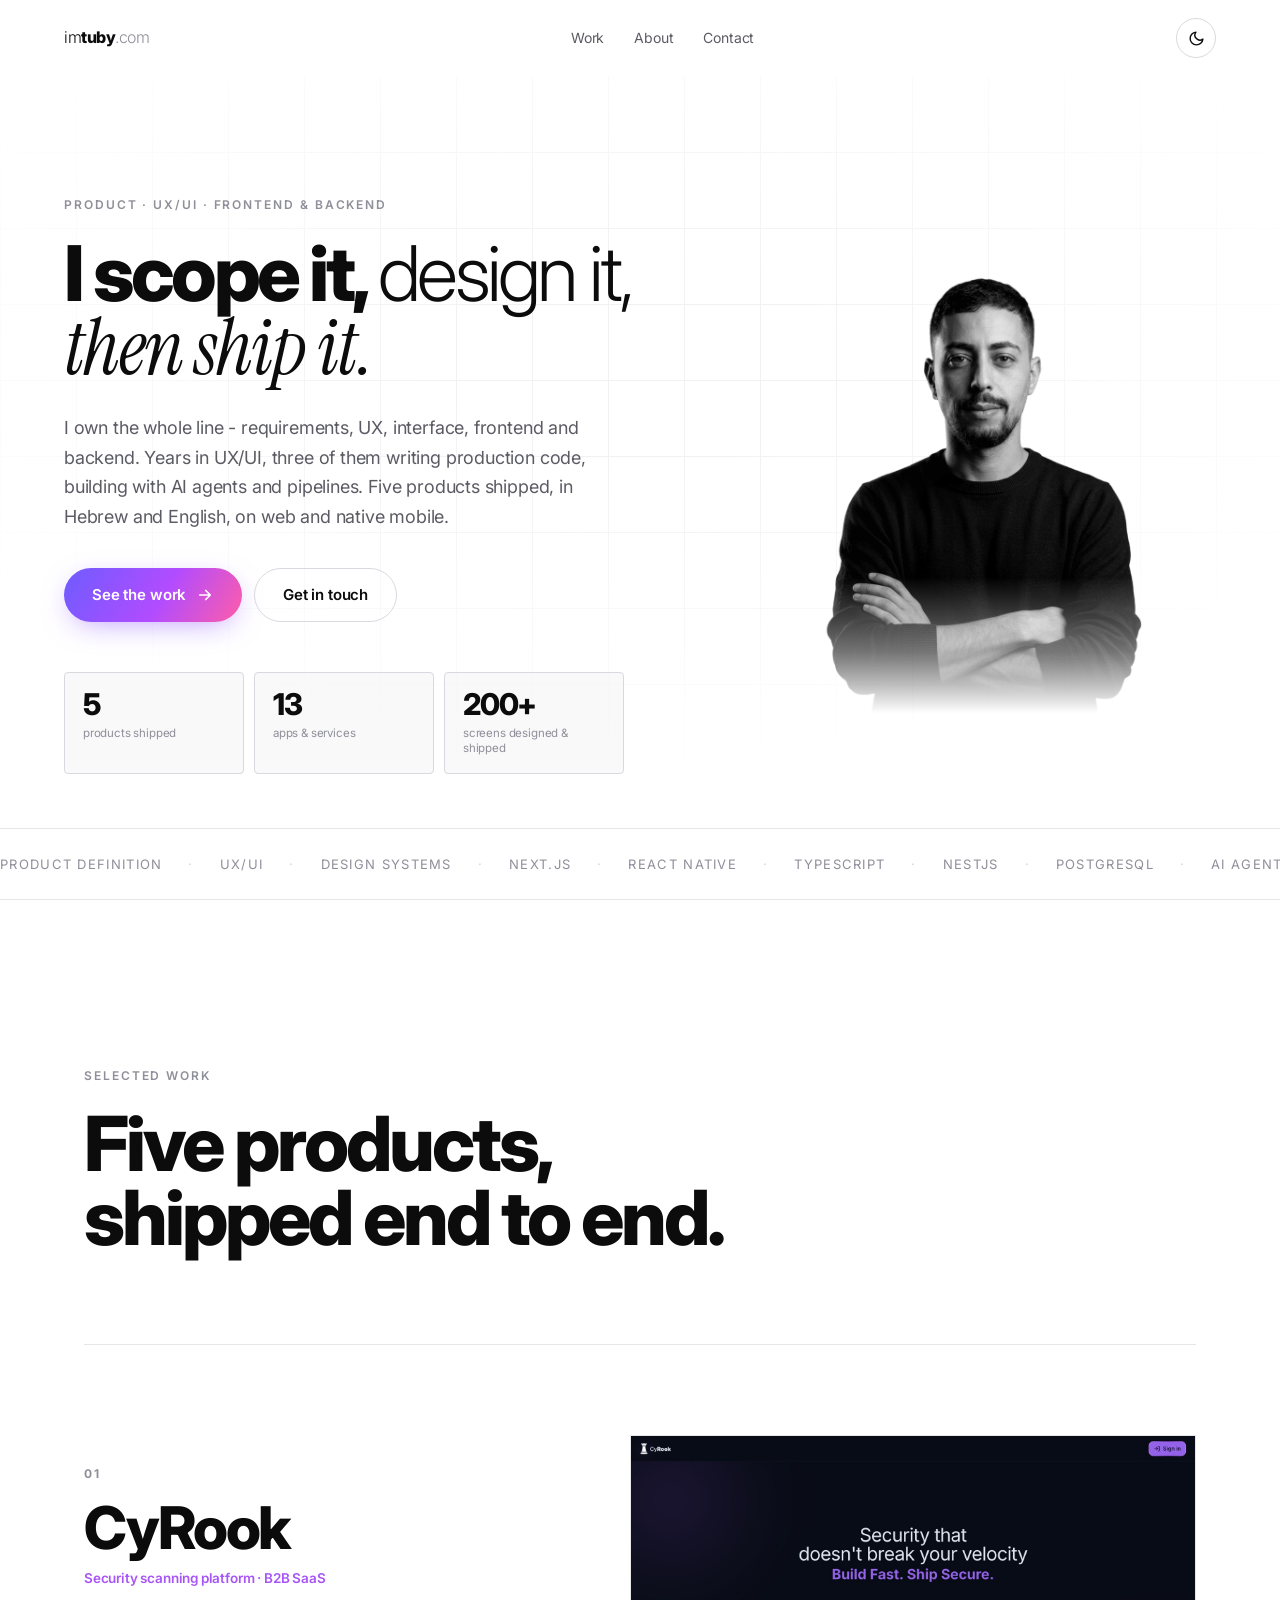
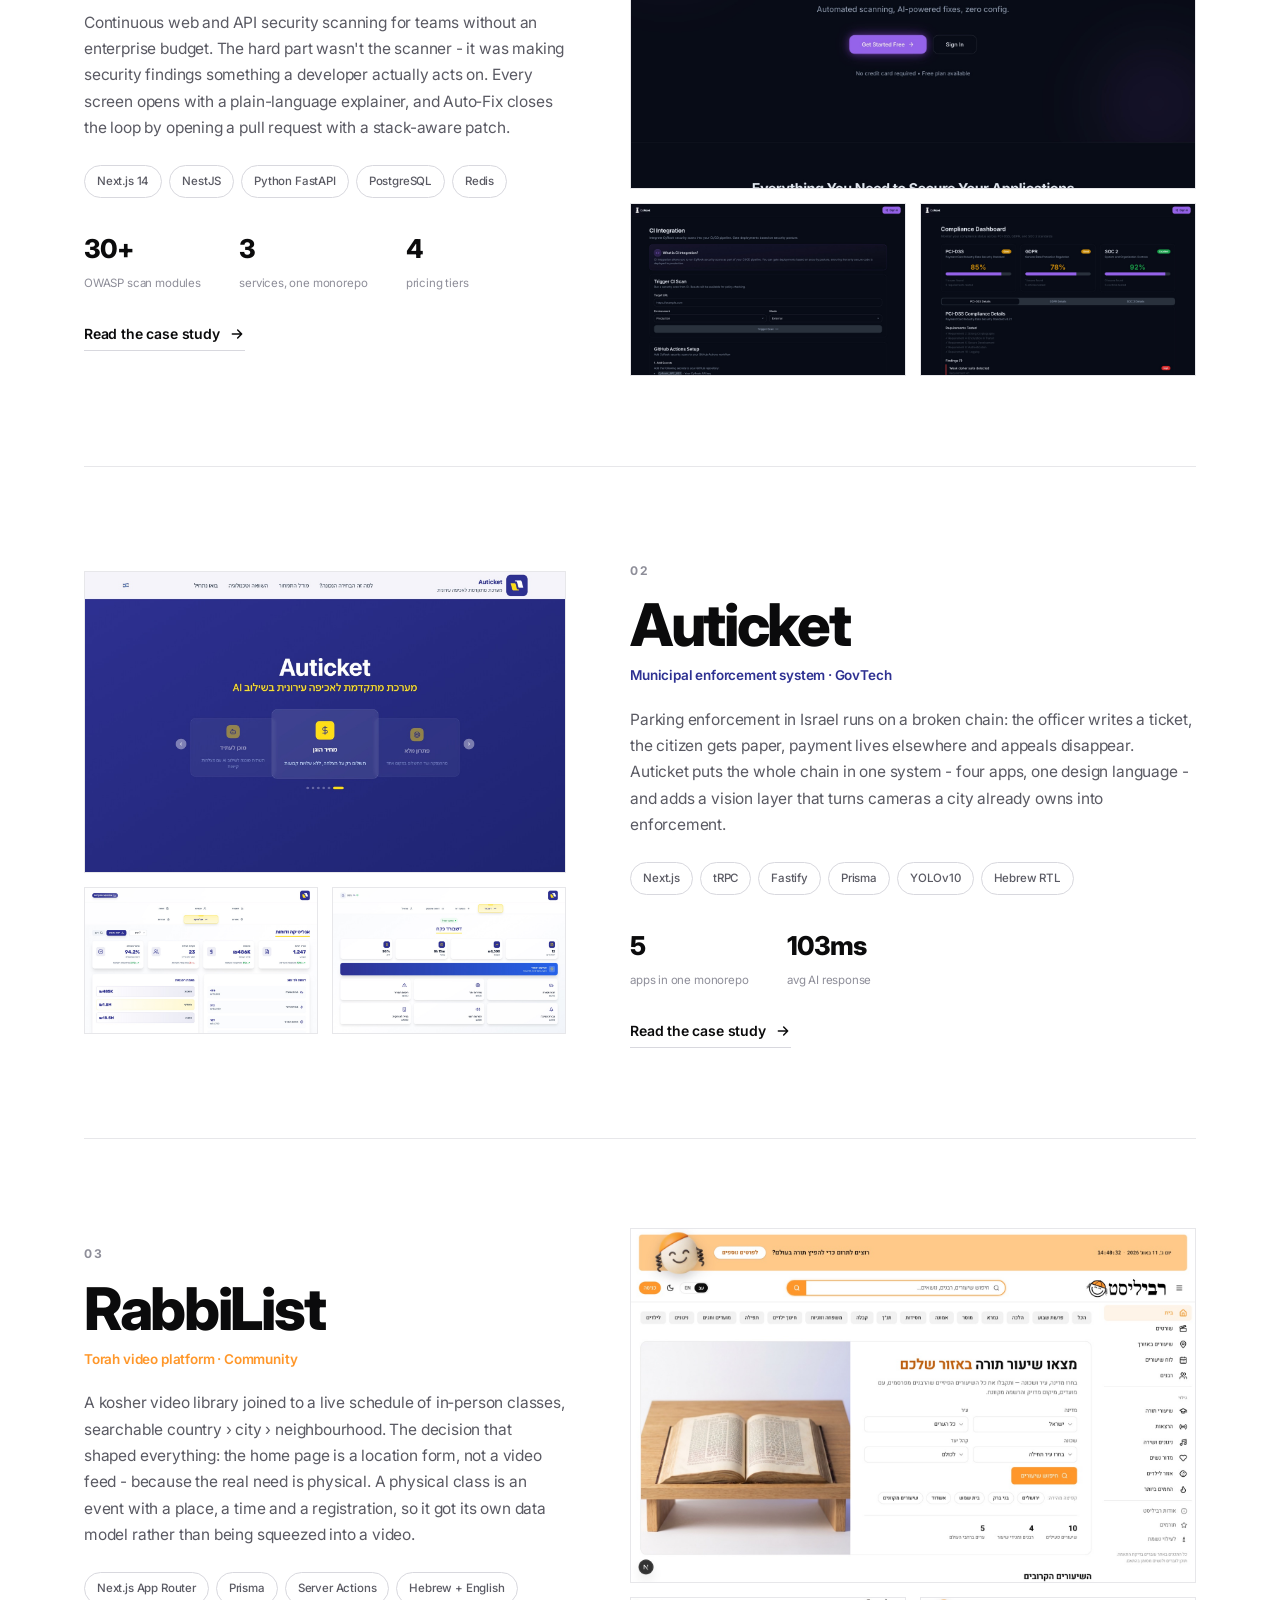
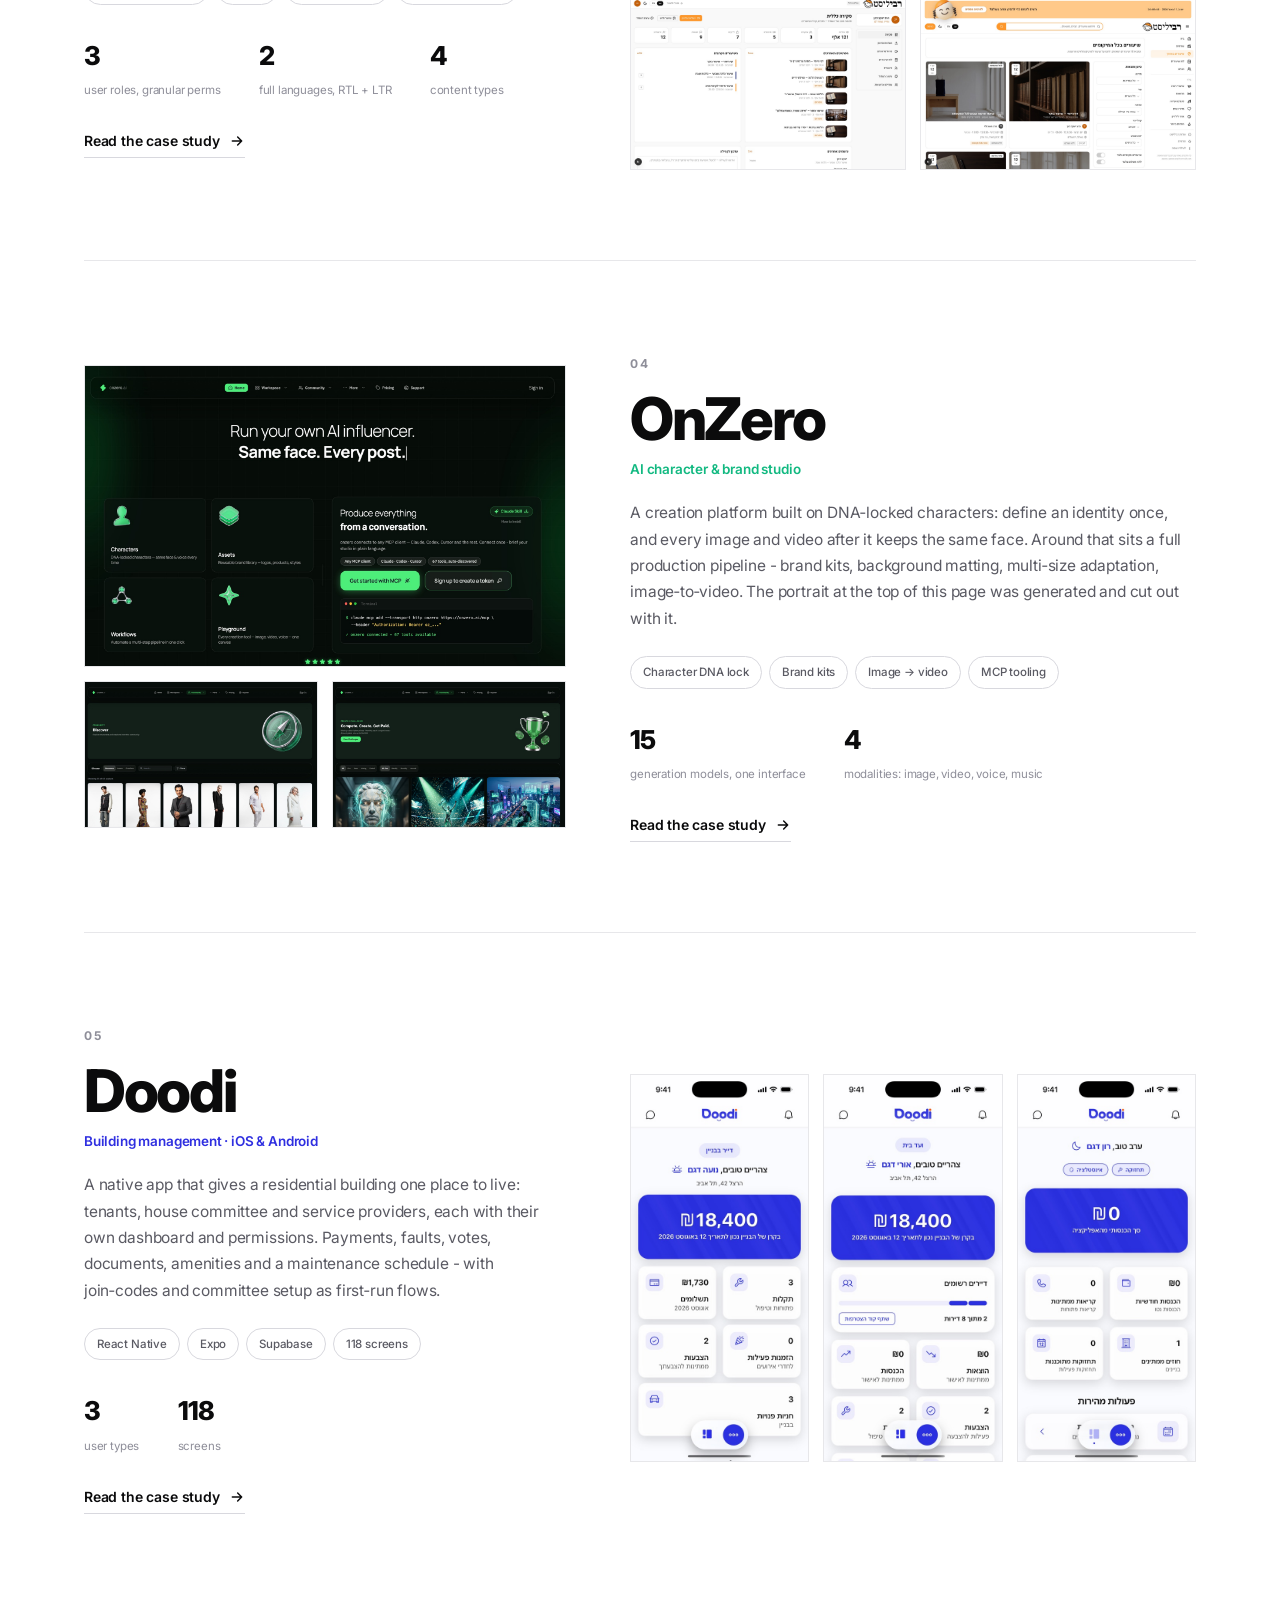
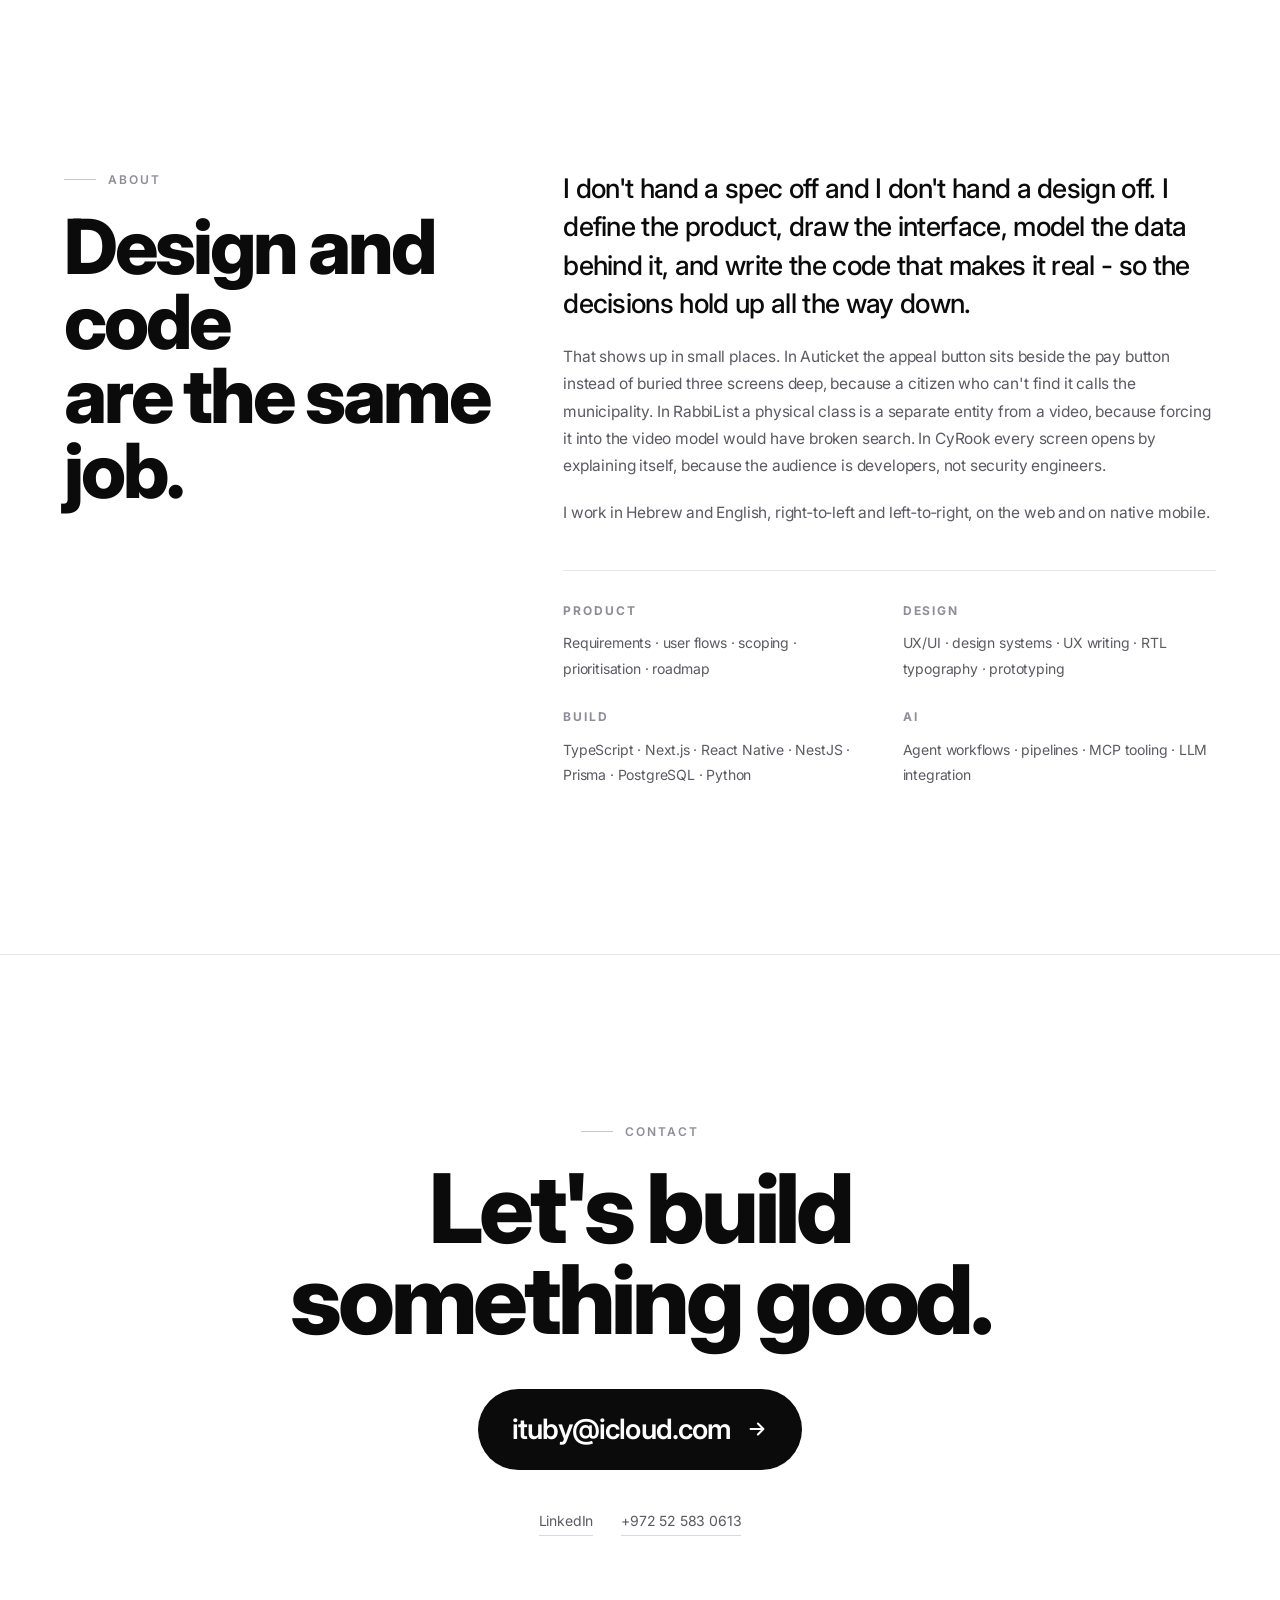
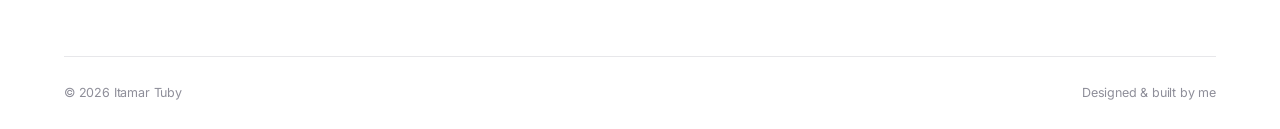
==== index.html @ cc118e78 "Make the cursor trail purple and drain like the onzero neon pulse. Co-authored-by: Cursor <cursorage" ====
<!doctype html>
<html lang="en" data-theme="dark">
<head>
<meta charset="utf-8">
<meta name="viewport" content="width=device-width, initial-scale=1">
<title>Itamar Tuby - Product, UX/UI &amp; Full-stack</title>
<meta name="description" content="Product person, UX/UI and full-stack. I define, design and build products end to end - web, native mobile, Hebrew and English.">
<link rel="preconnect" href="https://fonts.googleapis.com">
<link rel="preconnect" href="https://fonts.gstatic.com" crossorigin>
<link href="https://fonts.googleapis.com/css2?family=Inter:wght@300;400;500;600;700;800;900&family=Instrument+Serif:ital@0;1&display=swap" rel="stylesheet">
<link rel="stylesheet" href="style.css?v=1786964700">
</head>
<body>

<div class="grain" aria-hidden="true"></div>

<!-- ============ NAV ============ -->
<header class="nav">
  <a class="nav__mark" href="#top" aria-label="Home"><span class="nm-i">im</span><span class="nm-n">tuby</span><span class="nm-t">.com</span></a>
  <nav class="nav__links">
    <a href="#work">Work</a>
    <a href="#about">About</a>
    <a href="#contact">Contact</a>
  </nav>
  <button class="themetoggle" id="themetoggle" aria-label="Toggle colour theme" title="Toggle theme">
    <svg class="themetoggle__sun" viewBox="0 0 24 24" fill="none" stroke="currentColor" stroke-width="2" stroke-linecap="round">
      <circle cx="12" cy="12" r="4.5"/><path d="M12 2v2M12 20v2M2 12h2M20 12h2M4.9 4.9l1.4 1.4M17.7 17.7l1.4 1.4M19.1 4.9l-1.4 1.4M6.3 17.7l-1.4 1.4"/>
    </svg>
    <svg class="themetoggle__moon" viewBox="0 0 24 24" fill="none" stroke="currentColor" stroke-width="2" stroke-linecap="round" stroke-linejoin="round">
      <path d="M21 12.8A9 9 0 1 1 11.2 3a7 7 0 0 0 9.8 9.8z"/>
    </svg>
  </button>
  <button class="burger" id="burger" aria-label="Open menu" aria-expanded="false" aria-controls="drawer">
    <span></span><span></span>
  </button>
</header>

<div class="scrim" id="scrim" hidden></div>
<aside class="drawer" id="drawer" aria-label="Menu" aria-hidden="true" inert>
  <nav class="drawer__links">
    <a href="#work"><span>01</span>Work</a>
    <a href="#about"><span>02</span>About</a>
    <a href="#contact"><span>03</span>Contact</a>
  </nav>
  <div class="drawer__foot">
    <a href="mailto:ituby@icloud.com">ituby@icloud.com</a>
    <a href="https://www.linkedin.com/in/tubyitamar/" target="_blank" rel="noopener">LinkedIn</a>
  </div>
</aside>

<!-- ============ HERO ============ -->
<section class="hero" id="top">
  <div class="hero__grid" aria-hidden="true"></div>

  <div class="hero__inner">
    <div class="hero__copy">
      <p class="eyebrow reveal">Product · UX/UI · Frontend &amp; Backend</p>

      <h1 class="hero__title">
        <span class="line"><span class="line__i">I scope it, <span class="lt">design it,</span></span></span>
        <span class="line"><span class="line__i"><em>then ship it.</em></span></span>
      </h1>

      <p class="hero__lede reveal">
        I own the whole line - requirements, UX, interface, frontend and backend. Years in
        UX/UI, three of them writing production code, building with AI agents and pipelines.
        Five products shipped, in Hebrew and English, on web and native mobile.
      </p>

      <div class="hero__cta reveal">
        <a class="btn btn--primary magnetic" href="#work">
          <span>See the work</span>
          <svg viewBox="0 0 24 24" fill="none" stroke="currentColor" stroke-width="2.2" stroke-linecap="round" stroke-linejoin="round"><path d="M5 12h14M13 6l6 6-6 6"/></svg>
        </a>
        <a class="btn btn--ghost magnetic" href="#contact"><span>Get in touch</span></a>
      </div>

      <dl class="hero__stats reveal">
        <div><dt>5</dt><dd>products shipped</dd></div>
        <div><dt>13</dt><dd>apps &amp; services</dd></div>
        <div><dt>200+</dt><dd>screens designed &amp; shipped</dd></div>
      </dl>
    </div>

    <figure class="hero__portrait">
      <img class="hero__still" src="img/hero-still.png" alt="Portrait of Itamar Tuby" width="1000" height="1000">
    </figure>
  </div>

  <div class="marquee" aria-hidden="true">
    <div class="marquee__track">
      <span>Product Definition</span><span>·</span><span>UX/UI</span><span>·</span><span>Design Systems</span><span>·</span><span>Next.js</span><span>·</span><span>React Native</span><span>·</span><span>TypeScript</span><span>·</span><span>NestJS</span><span>·</span><span>PostgreSQL</span><span>·</span><span>AI Agents</span><span>·</span><span>Pipelines</span><span>·</span><span>RTL / i18n</span><span>·</span>
      <span>Product Definition</span><span>·</span><span>UX/UI</span><span>·</span><span>Design Systems</span><span>·</span><span>Next.js</span><span>·</span><span>React Native</span><span>·</span><span>TypeScript</span><span>·</span><span>NestJS</span><span>·</span><span>PostgreSQL</span><span>·</span><span>AI Agents</span><span>·</span><span>Pipelines</span><span>·</span><span>RTL / i18n</span><span>·</span>
    </div>
  </div>
</section>

<!-- ============ WORK ============ -->
<main id="work" class="work">
  <div class="sechead reveal">
    <p class="eyebrow">Selected work</p>
    <h2 class="sechead__h">Five products,<br>shipped end to end.</h2>
  </div>

  <!-- CYROOK -->
  <article class="proj reveal" id="cyrook" style="--accent:#A855F7">
    <div class="proj__meta">
      <span class="proj__num">01</span>
      <h3 class="proj__name"><a href="cyrook.html">CyRook</a></h3>
      <p class="proj__kind">Security scanning platform · B2B SaaS</p>
      <p class="proj__desc">
        Continuous web and API security scanning for teams without an enterprise budget.
        The hard part wasn't the scanner - it was making security findings something a
        developer actually acts on. Every screen opens with a plain-language explainer, and
        Auto&#8209;Fix closes the loop by opening a pull request with a stack-aware patch.
      </p>
      <ul class="proj__tags">
        <li>Next.js 14</li><li>NestJS</li><li>Python FastAPI</li><li>PostgreSQL</li><li>Redis</li>
      </ul>
      <div class="proj__facts">
        <div><b>30+</b><span>OWASP scan modules</span></div>
        <div><b>3</b><span>services, one monorepo</span></div>
        <div><b>4</b><span>pricing tiers</span></div>
      </div>
          <a class="proj__more" href="cyrook.html">
        <span>Read the case study</span>
        <svg viewBox="0 0 24 24" fill="none" stroke="currentColor" stroke-width="2.2" stroke-linecap="round" stroke-linejoin="round"><path d="M5 12h14M13 6l6 6-6 6"/></svg>
      </a>
    </div>
    <div class="proj__shots">
      <figure class="shot shot--lead"><img loading="lazy" src="img/shots/cyrook-home.jpg" alt="CyRook landing page"></figure>
      <figure class="shot"><img loading="lazy" src="img/shots/cyrook-ci.jpg" alt="CyRook CI integration screen"></figure>
      <figure class="shot"><img loading="lazy" src="img/shots/cyrook-compliance.jpg" alt="CyRook compliance dashboard"></figure>
    </div>
  </article>

  <!-- AUTICKET -->
  <article class="proj proj--flip reveal" id="auticket" style="--accent:#2E3192">
    <div class="proj__meta">
      <span class="proj__num">02</span>
      <h3 class="proj__name"><a href="auticket.html">Auticket</a></h3>
      <p class="proj__kind">Municipal enforcement system · GovTech</p>
      <p class="proj__desc">
        Parking enforcement in Israel runs on a broken chain: the officer writes a ticket, the
        citizen gets paper, payment lives elsewhere and appeals disappear. Auticket puts the whole
        chain in one system - four apps, one design language - and adds a vision layer that turns
        cameras a city already owns into enforcement.
      </p>
      <ul class="proj__tags">
        <li>Next.js</li><li>tRPC</li><li>Fastify</li><li>Prisma</li><li>YOLOv10</li><li>Hebrew RTL</li>
      </ul>
      <div class="proj__facts">
        <div><b>5</b><span>apps in one monorepo</span></div>
        <div><b>103ms</b><span>avg AI response</span></div>
      </div>
          <a class="proj__more" href="auticket.html">
        <span>Read the case study</span>
        <svg viewBox="0 0 24 24" fill="none" stroke="currentColor" stroke-width="2.2" stroke-linecap="round" stroke-linejoin="round"><path d="M5 12h14M13 6l6 6-6 6"/></svg>
      </a>
    </div>
    <div class="proj__shots">
      <figure class="shot shot--lead"><img loading="lazy" src="img/shots/auticket-landing-home.jpg" alt="Auticket landing page"></figure>
      <figure class="shot"><img loading="lazy" src="img/shots/auticket-authority-analytics.jpg" alt="Auticket authority analytics"></figure>
      <figure class="shot"><img loading="lazy" src="img/shots/auticket-officer-home.jpg" alt="Auticket officer dashboard"></figure>
    </div>
  </article>

  <!-- RABBILIST -->
  <article class="proj reveal" id="rabbilist" style="--accent:#FF972A">
    <div class="proj__meta">
      <span class="proj__num">03</span>
      <h3 class="proj__name"><a href="rabbilist.html">RabbiList</a></h3>
      <p class="proj__kind">Torah video platform · Community</p>
      <p class="proj__desc">
        A kosher video library joined to a live schedule of in&#8209;person classes, searchable
        country&nbsp;›&nbsp;city&nbsp;›&nbsp;neighbourhood. The decision that shaped everything: the home
        page is a location form, not a video feed - because the real need is physical. A physical
        class is an event with a place, a time and a registration, so it got its own data model
        rather than being squeezed into a video.
      </p>
      <ul class="proj__tags">
        <li>Next.js App Router</li><li>Prisma</li><li>Server Actions</li><li>Hebrew + English</li>
      </ul>
      <div class="proj__facts">
        <div><b>3</b><span>user roles, granular perms</span></div>
        <div><b>2</b><span>full languages, RTL + LTR</span></div>
        <div><b>4</b><span>content types</span></div>
      </div>
          <a class="proj__more" href="rabbilist.html">
        <span>Read the case study</span>
        <svg viewBox="0 0 24 24" fill="none" stroke="currentColor" stroke-width="2.2" stroke-linecap="round" stroke-linejoin="round"><path d="M5 12h14M13 6l6 6-6 6"/></svg>
      </a>
    </div>
    <div class="proj__shots">
      <figure class="shot shot--lead"><img loading="lazy" src="img/shots/rabbilist-home.jpg" alt="RabbiList home page"></figure>
      <figure class="shot"><img loading="lazy" src="img/shots/rabbilist-studio-overview.jpg" alt="RabbiList creator studio"></figure>
      <figure class="shot"><img loading="lazy" src="img/shots/rabbilist-lessons.jpg" alt="RabbiList lessons search"></figure>
    </div>
  </article>

  <!-- ONZERO -->
  <article class="proj proj--flip reveal" id="onzero" style="--accent:#12B981">
    <div class="proj__meta">
      <span class="proj__num">04</span>
      <h3 class="proj__name"><a href="onzero.html">OnZero</a></h3>
      <p class="proj__kind">AI character &amp; brand studio</p>
      <p class="proj__desc">
        A creation platform built on DNA&#8209;locked characters: define an identity once, and every
        image and video after it keeps the same face. Around that sits a full production
        pipeline - brand kits, background matting, multi&#8209;size adaptation, image&#8209;to&#8209;video.
        The portrait at the top of this page was generated and cut out with it.
      </p>
      <ul class="proj__tags">
        <li>Character DNA lock</li><li>Brand kits</li><li>Image → video</li><li>MCP tooling</li>
      </ul>
      <div class="proj__facts">
        <div><b>15</b><span>generation models, one interface</span></div>
        <div><b>4</b><span>modalities: image, video, voice, music</span></div>
      </div>
          <a class="proj__more" href="onzero.html">
        <span>Read the case study</span>
        <svg viewBox="0 0 24 24" fill="none" stroke="currentColor" stroke-width="2.2" stroke-linecap="round" stroke-linejoin="round"><path d="M5 12h14M13 6l6 6-6 6"/></svg>
      </a>
    </div>
    <div class="proj__shots">
      <figure class="shot shot--lead"><img loading="lazy" src="img/shots/onzero-home.jpg" alt="OnZero home"></figure>
      <figure class="shot"><img loading="lazy" src="img/shots/onzero-discover.jpg" alt="OnZero community discover"></figure>
      <figure class="shot"><img loading="lazy" src="img/shots/onzero-challenges.jpg" alt="OnZero challenges"></figure>
    </div>
  </article>

  <!-- DOODI -->
  <article class="proj reveal" id="doodi" style="--accent:#2F2FE0">
    <div class="proj__meta">
      <span class="proj__num">05</span>
      <h3 class="proj__name"><a href="doodi.html">Doodi</a></h3>
      <p class="proj__kind">Building management · iOS &amp; Android</p>
      <p class="proj__desc">
        A native app that gives a residential building one place to live: tenants, house committee
        and service providers, each with their own dashboard and permissions. Payments, faults,
        votes, documents, amenities and a maintenance schedule - with join&#8209;codes and committee
        setup as first&#8209;run flows.
      </p>
      <ul class="proj__tags">
        <li>React Native</li><li>Expo</li><li>Supabase</li><li>118 screens</li>
      </ul>
      <div class="proj__facts">
        <div><b>3</b><span>user types</span></div>
        <div><b>118</b><span>screens</span></div>
      </div>
          <a class="proj__more" href="doodi.html">
        <span>Read the case study</span>
        <svg viewBox="0 0 24 24" fill="none" stroke="currentColor" stroke-width="2.2" stroke-linecap="round" stroke-linejoin="round"><path d="M5 12h14M13 6l6 6-6 6"/></svg>
      </a>
    </div>
    <div class="proj__shots proj__shots--phones">
      <figure class="shot"><img loading="lazy" src="img/shots/doodi-tenant.jpg" alt="Doodi resident dashboard"></figure>
      <figure class="shot"><img loading="lazy" src="img/shots/doodi-board.jpg" alt="Doodi committee dashboard"></figure>
      <figure class="shot"><img loading="lazy" src="img/shots/doodi-vendor.jpg" alt="Doodi service provider dashboard"></figure>
    </div>
  </article>
</main>

<!-- ============ ABOUT ============ -->
<section class="about" id="about">
  <div class="about__inner">
    <div class="sechead reveal">
      <p class="eyebrow"><span class="eyebrow__rule"></span>About</p>
      <h2 class="sechead__h">Design and code<br>are the same job.</h2>
    </div>
    <div class="about__body reveal">
      <p class="about__lead">
        I don't hand a spec off and I don't hand a design off. I define the product, draw the
        interface, model the data behind it, and write the code that makes it real - so the
        decisions hold up all the way down.
      </p>
      <p>
        That shows up in small places. In Auticket the appeal button sits beside the pay button
        instead of buried three screens deep, because a citizen who can't find it calls the
        municipality. In RabbiList a physical class is a separate entity from a video, because
        forcing it into the video model would have broken search. In CyRook every screen opens by
        explaining itself, because the audience is developers, not security engineers.
      </p>
      <p>
        I work in Hebrew and English, right&#8209;to&#8209;left and left&#8209;to&#8209;right, on the web
        and on native mobile.
      </p>
      <ul class="about__cols">
        <li><b>Product</b><span>Requirements · user flows · scoping · prioritisation · roadmap</span></li>
        <li><b>Design</b><span>UX/UI · design systems · UX writing · RTL typography · prototyping</span></li>
        <li><b>Build</b><span>TypeScript · Next.js · React Native · NestJS · Prisma · PostgreSQL · Python</span></li>
        <li><b>AI</b><span>Agent workflows · pipelines · MCP tooling · LLM integration</span></li>
      </ul>
    </div>
  </div>
</section>

<!-- ============ CONTACT ============ -->
<section class="contact" id="contact">
  <div class="contact__inner reveal">
    <p class="eyebrow"><span class="eyebrow__rule"></span>Contact</p>
    <h2 class="contact__h">Let's build<br>something good.</h2>
    <a class="mailto magnetic" href="mailto:ituby@icloud.com">
      <span>ituby@icloud.com</span>
      <svg viewBox="0 0 24 24" fill="none" stroke="currentColor" stroke-width="2.2" stroke-linecap="round" stroke-linejoin="round"><path d="M5 12h14M13 6l6 6-6 6"/></svg>
    </a>
    <div class="contact__links">
      <a href="https://www.linkedin.com/in/tubyitamar/" target="_blank" rel="noopener">LinkedIn</a>
      <a href="tel:+972525830613">+972 52 583 0613</a>
    </div>
  </div>
  <footer class="foot">
    <span>© 2026 Itamar Tuby</span>
    <span>Designed &amp; built by me</span>
  </footer>
</section>

<script src="script.js?v=1786964700"></script>
</body>
</html>
---- style.css ----
/* ============================================================
   Itamar Tuby — portfolio
   Monochrome by default. Colour appears only on CTAs, project
   accents and imagery.
   ============================================================ */

:root {
  --ink:        #0B0B0C;
  --paper:      #FFFFFF;

  --bg:         #08080A;
  --bg-2:       #0E0E11;
  --fg:         #F4F4F5;
  --fg-2:       #A1A1AA;
  --fg-3:       #6B6B76;
  --line:       #1E1E24;
  --line-2:     #2A2A33;

  --cta:        #FFFFFF;
  --cta-fg:     #08080A;

  --maxw:       1240px;
  --gut:        clamp(20px, 5vw, 64px);
  --r:          14px;

  --ease:       cubic-bezier(.22,.61,.36,1);
  --ease-out:   cubic-bezier(.16,1,.3,1);
}

[data-theme="light"] {
  --bg:      #FFFFFF;
  --bg-2:    #F6F6F7;
  --fg:      #0B0B0C;
  --fg-2:    #5A5A63;
  --fg-3:    #8E8E99;
  --line:    #E7E7EA;
  --line-2:  #D8D8DE;
  --cta:     #0B0B0C;
  --cta-fg:  #FFFFFF;
}

* { box-sizing: border-box; margin: 0; padding: 0; }

html {
  scroll-behavior: smooth;
  -webkit-text-size-adjust: 100%;
}

body {
  background: var(--bg);
  color: var(--fg);
  font-family: "Inter", -apple-system, BlinkMacSystemFont, "Segoe UI", sans-serif;
  font-size: 16px;
  line-height: 1.6;
  letter-spacing: -0.011em;
  -webkit-font-smoothing: antialiased;
  overflow-x: hidden;
  transition: background-color .5s var(--ease), color .5s var(--ease);
}

::selection { background: var(--fg); color: var(--bg); }

img { max-width: 100%; display: block; }
a { color: inherit; text-decoration: none; }

/* film grain — barely there, kills banding on the dark theme */
.grain {
  position: fixed; inset: -50%;
  pointer-events: none; z-index: 9999;
  opacity: .16;
  background-image: url("data:image/svg+xml,%3Csvg xmlns='http://www.w3.org/2000/svg' width='240' height='240'%3E%3Cfilter id='n'%3E%3CfeTurbulence type='fractalNoise' baseFrequency='.85' numOctaves='3'/%3E%3C/filter%3E%3Crect width='240' height='240' filter='url(%23n)' opacity='.5'/%3E%3C/svg%3E");
  mix-blend-mode: overlay;
}
[data-theme="light"] .grain { opacity: .07; }

/* ---------------- shared bits ---------------- */

.eyebrow {
  display: flex; align-items: center; gap: 12px;
  font-size: 12px; font-weight: 600; letter-spacing: .16em;
  text-transform: uppercase; color: var(--fg-3);
}
.eyebrow__rule { width: 32px; height: 1px; background: currentColor; opacity: .5; }

.sechead { margin-bottom: clamp(48px, 7vw, 96px); }
.sechead__h {
  margin-top: 20px;
  font-size: clamp(34px, 6vw, 76px);
  line-height: .98; font-weight: 800; letter-spacing: -.04em;
}

.btn {
  display: inline-flex; align-items: center; gap: 10px;
  height: 54px; padding: 0 28px; border-radius: 999px;
  font-size: 15px; font-weight: 600; letter-spacing: -.01em;
  border: 1px solid transparent; cursor: pointer;
  transition: transform .35s var(--ease-out), background-color .3s, color .3s, border-color .3s;
  will-change: transform;
}
.btn svg { width: 18px; height: 18px; transition: transform .35s var(--ease-out); }
.btn:hover svg { transform: translateX(4px); }

/* the one deliberate splash of colour.
   No border here: a transparent 1px border over a gradient makes the browser
   antialias the border-box radius against the padding-box radius, which shows
   up as a faint ring tracing the pill. Height is unaffected — box-sizing is
   border-box and the height is explicit. */
.btn--primary {
  border: none;
  background: linear-gradient(120deg, #6D5BFF, #B14BFF 55%, #FF5CA8);
  color: #fff;
  box-shadow: 0 8px 30px -10px rgba(140,80,255,.65);
}
.btn--primary:hover { box-shadow: 0 14px 40px -10px rgba(140,80,255,.8); }

.btn--ghost { border-color: var(--line-2); color: var(--fg); }
.btn--ghost:hover { border-color: var(--fg); }

/* ---------------- nav ---------------- */

.nav {
  position: fixed; top: 0; left: 0; right: 0; z-index: 100;
  display: flex; align-items: center; justify-content: space-between;
  padding: 18px var(--gut);
  backdrop-filter: blur(14px); -webkit-backdrop-filter: blur(14px);
  background: color-mix(in srgb, var(--bg) 72%, transparent);
  border-bottom: 1px solid transparent;
  transition: border-color .4s, background-color .4s, padding .4s var(--ease);
}
.nav.is-stuck { border-bottom-color: var(--line); padding-top: 12px; padding-bottom: 12px; }

/* the wordmark carries the pun — "im" reads light, "tuby" carries the weight,
   and the TLD steps back so the name stays the loudest thing in it */
.nav__mark { font-size: 16px; letter-spacing: -.03em; display: inline-flex; }
.nav__mark .nm-i { font-weight: 300; }
.nav__mark .nm-n { font-weight: 800; }
.nav__mark .nm-t { font-weight: 300; color: var(--fg-3); }
.nav__mark:hover .nm-t { color: var(--fg-2); }
.nav__mark .nm-i, .nav__mark .nm-n, .nav__mark .nm-t { transition: color .3s var(--ease); }

.nav__links { display: flex; gap: 30px; font-size: 14px; color: var(--fg-2); }
.nav__links a { position: relative; padding: 4px 0; transition: color .25s; }
.nav__links a::after {
  content: ""; position: absolute; left: 0; bottom: 0; height: 1px; width: 0;
  background: currentColor; transition: width .35s var(--ease-out);
}
.nav__links a:hover { color: var(--fg); }
.nav__links a:hover::after { width: 100%; }

.themetoggle {
  width: 40px; height: 40px; border-radius: 50%;
  display: grid; place-items: center;
  background: transparent; border: 1px solid var(--line-2); color: var(--fg);
  cursor: pointer; transition: border-color .25s, transform .5s var(--ease-out);
}
.themetoggle:hover { border-color: var(--fg); transform: rotate(25deg); }
.themetoggle svg { width: 17px; height: 17px; }
.themetoggle__moon { display: none; }
[data-theme="light"] .themetoggle__sun { display: none; }
[data-theme="light"] .themetoggle__moon { display: block; }

/* ---------------- hero ---------------- */

.hero {
  position: relative; min-height: 100svh;
  padding: 140px var(--gut) 0;
  display: flex; flex-direction: column; justify-content: space-between;
  overflow: hidden;
}

/* neon mouse trail — onzero-style glow stroke (canvas from script.js) */
.cursor-trail {
  position: fixed; inset: 0;
  width: 100%; height: 100%;
  pointer-events: none; z-index: 90;
  mix-blend-mode: screen;
}
[data-theme="light"] .cursor-trail {
  mix-blend-mode: multiply;
}
@media (pointer: coarse) {
  .cursor-trail { display: none; }
}

.hero__grid {
  position: absolute; inset: 0; pointer-events: none;
  background-image:
    linear-gradient(to right, var(--line) 1px, transparent 1px),
    linear-gradient(to bottom, var(--line) 1px, transparent 1px);
  background-size: 76px 76px;
  mask-image: radial-gradient(ellipse 80% 60% at 50% 40%, #000 20%, transparent 78%);
  -webkit-mask-image: radial-gradient(ellipse 80% 60% at 50% 40%, #000 20%, transparent 78%);
  opacity: .55;
}

.hero__inner {
  position: relative; width: 100%; max-width: var(--maxw); margin: 0 auto;
  display: grid; grid-template-columns: 1.15fr .85fr; gap: clamp(24px, 4vw, 64px);
  align-items: center; flex: 1;
}

.hero__title {
  margin: 24px 0 0;
  font-size: clamp(46px, 6vw, 78px);
  line-height: .95; font-weight: 800; letter-spacing: -.045em;
}
/* each line is authored to fit - never let it wrap */
.hero__title .line__i { white-space: nowrap; }
/* weight contrast inside the line, same trick as the wordmark */
.hero__title .lt { font-weight: 300; }
.hero__title em {
  font-family: "Instrument Serif", Georgia, serif;
  font-style: italic; font-weight: 400; letter-spacing: -.02em;
}
/* The mask that drives the rise-in animation also clips descenders (g, y, p)
   because line-height is tighter than the font's full box. Pad the mask and
   pull it back with a negative margin so nothing moves. */
.hero__title .line {
  display: block; overflow: hidden;
  padding-bottom: .16em; margin-bottom: -.16em;
}
.hero__title .line__i {
  display: block;
  transform: translateY(135%);
  animation: riseIn 1.05s var(--ease-out) forwards;
}
.hero__title .line:nth-child(2) .line__i { animation-delay: .09s; }
.hero__title .line:nth-child(3) .line__i { animation-delay: .18s; }
@keyframes riseIn { to { transform: translateY(0); } }

.hero__lede {
  margin-top: 28px; max-width: 30em;
  font-size: clamp(15px, 1.5vw, 18px); color: var(--fg-2); line-height: 1.65;
}
.hero__cta { display: flex; flex-wrap: wrap; gap: 12px; margin-top: 36px; }

.hero__stats {
  display: grid; grid-template-columns: repeat(3, minmax(0, 1fr));
  gap: 10px; margin-top: 50px; max-width: 560px;
}
.hero__stats > div {
  border: 1px solid var(--line-2); border-radius: 4px;
  padding: 16px 18px; background: color-mix(in srgb, var(--bg-2) 60%, transparent);
  transition: border-color .35s var(--ease);
}
.hero__stats > div:hover { border-color: var(--fg-3); }
.hero__stats dt { font-size: clamp(22px, 2.6vw, 30px); font-weight: 800; letter-spacing: -.04em; line-height: 1; }
.hero__stats dd { font-size: 11.5px; color: var(--fg-3); margin-top: 7px; line-height: 1.35; }

/* portrait — no glow behind it; monochrome until hover */
.hero__portrait {
  position: relative; justify-self: center;
  width: 100%; max-width: 700px;
  display: flex; align-items: flex-end; justify-content: center;
}
.hero__still {
  position: relative; z-index: 2;
  width: 100%; height: auto;
  filter: grayscale(1) contrast(1.06);
  transition: filter .8s var(--ease);
  animation: floaty 7s ease-in-out infinite;
  /* the crop ends mid-torso — dissolve it instead of showing a sliced edge */
  -webkit-mask-image: linear-gradient(to bottom, #000 70%, rgba(0,0,0,.55) 86%, transparent 99%);
  mask-image: linear-gradient(to bottom, #000 70%, rgba(0,0,0,.55) 86%, transparent 99%);
}
.hero__portrait:hover .hero__still { filter: grayscale(0) contrast(1); }
@keyframes floaty { 0%,100% { transform: translateY(0) } 50% { transform: translateY(-14px) } }

@keyframes spin { to { transform: rotate(360deg) } }


/* marquee */
.marquee {
  position: relative; margin: 0 calc(var(--gut) * -1);
  padding: 22px 0; border-top: 1px solid var(--line); border-bottom: 1px solid var(--line);
  overflow: hidden; white-space: nowrap;
}
.marquee__track {
  display: inline-flex; gap: 26px; align-items: center;
  font-size: 13px; letter-spacing: .1em; text-transform: uppercase; color: var(--fg-3);
  animation: slide 42s linear infinite;
}
.marquee__track span:nth-child(even) { opacity: .4; }
@keyframes slide { to { transform: translateX(-50%) } }

/* ---------------- work ---------------- */

.work { max-width: var(--maxw); margin: 0 auto; padding: clamp(90px, 13vw, 170px) var(--gut) 0; }

.proj {
  display: grid; grid-template-columns: .92fr 1.08fr;
  gap: clamp(28px, 5vw, 76px); align-items: center;
  padding: clamp(52px, 7vw, 96px) 0;
  border-top: 1px solid var(--line);
}
.proj--flip .proj__meta { order: 2; }

.proj__num {
  font-size: 12px; font-weight: 700; letter-spacing: .18em; color: var(--fg-3);
}
.proj__name {
  margin-top: 14px;
  font-size: clamp(32px, 4.6vw, 60px); font-weight: 800; letter-spacing: -.04em; line-height: 1;
}
.proj__kind { margin-top: 10px; font-size: 13.5px; color: var(--accent, var(--fg-2)); font-weight: 600; }
[data-theme="dark"] .proj__kind { filter: brightness(1.45) saturate(1.15); }
.proj__desc { margin-top: 20px; color: var(--fg-2); font-size: 15.5px; line-height: 1.7; max-width: 40em; }

.proj__tags { list-style: none; display: flex; flex-wrap: wrap; gap: 7px; margin-top: 24px; }
.proj__tags li {
  font-size: 11.5px; font-weight: 500; padding: 6px 12px; border-radius: 999px;
  border: 1px solid var(--line-2); color: var(--fg-2);
}

.proj__facts { display: flex; flex-wrap: wrap; gap: clamp(20px, 3vw, 40px); margin-top: 30px; }
.proj__facts b { display: block; font-size: 26px; font-weight: 800; letter-spacing: -.04em; }
.proj__facts span { font-size: 11.5px; color: var(--fg-3); }

.proj__note {
  margin-top: 24px; font-size: 12.5px; color: var(--fg-3);
  padding-left: 12px; border-left: 2px solid var(--accent);
}

/* screenshot stack */
.proj__shots { display: grid; grid-template-columns: 1fr 1fr; gap: 14px; }
.proj__shots--single { grid-template-columns: 1fr; }
.shot {
  overflow: hidden; border-radius: 0;
  border: 1px solid var(--line);
  background: var(--bg-2);
  transition: transform .6s var(--ease-out), border-color .4s;
}
.shot--lead { grid-column: 1 / -1; }
.shot img { width: 100%; transition: transform 1.1s var(--ease-out); }
.shot:hover { transform: translateY(-5px); border-color: var(--accent); }
.shot:hover img { transform: scale(1.035); }

.proj__shots--soon { grid-template-columns: 1fr; }
.soon {
  display: grid; place-items: center; gap: 14px; text-align: center;
  min-height: 300px; border-radius: var(--r);
  border: 1px dashed var(--line-2); color: var(--fg-3);
}
.soon svg { width: 34px; height: 34px; }
.soon p { font-size: 13px; }

/* ---------------- about ---------------- */

.about { padding: clamp(90px, 13vw, 170px) var(--gut); }
.about__inner {
  max-width: var(--maxw); margin: 0 auto;
  display: grid; grid-template-columns: .8fr 1.2fr; gap: clamp(30px, 5vw, 80px);
}
.about__lead { font-size: clamp(19px, 2.3vw, 27px); line-height: 1.42; letter-spacing: -.025em; font-weight: 500; }
.about__body p + p { margin-top: 20px; color: var(--fg-2); font-size: 15.5px; line-height: 1.75; }
.about__cols { list-style: none; display: grid; grid-template-columns: 1fr 1fr; gap: 26px; margin-top: 44px; padding-top: 30px; border-top: 1px solid var(--line); }
.about__cols b { display: block; font-size: 12px; letter-spacing: .16em; text-transform: uppercase; color: var(--fg-3); margin-bottom: 10px; }
.about__cols span { font-size: 14px; color: var(--fg-2); line-height: 1.7; }

/* ---------------- contact ---------------- */

.contact { padding: clamp(90px, 13vw, 170px) var(--gut) 0; border-top: 1px solid var(--line); }
.contact__inner { max-width: var(--maxw); margin: 0 auto; text-align: center; display: grid; justify-items: center; }
.contact__h {
  margin: 22px 0 44px;
  font-size: clamp(38px, 8vw, 96px); font-weight: 800; letter-spacing: -.045em; line-height: .95;
}
.mailto {
  display: inline-flex; align-items: center; gap: 14px;
  font-size: clamp(17px, 2.4vw, 28px); font-weight: 600; letter-spacing: -.03em;
  padding: 18px 34px; border-radius: 999px;
  background: var(--cta); color: var(--cta-fg);
  transition: transform .35s var(--ease-out), box-shadow .35s;
  will-change: transform;
}
.mailto svg { width: 22px; height: 22px; transition: transform .35s var(--ease-out); }
.mailto:hover svg { transform: translateX(5px); }
.mailto:hover { box-shadow: 0 16px 44px -16px color-mix(in srgb, var(--fg) 55%, transparent); }

.contact__links { display: flex; flex-wrap: wrap; gap: 28px; margin-top: 40px; font-size: 14px; color: var(--fg-2); }
.contact__links a { position: relative; padding-bottom: 3px; border-bottom: 1px solid var(--line-2); transition: color .25s, border-color .25s; }
.contact__links a:hover { color: var(--fg); border-color: var(--fg); }
.contact__links a[data-placeholder]::after {
  content: "add link"; margin-left: 8px; font-size: 10px; letter-spacing: .1em;
  text-transform: uppercase; color: var(--fg-3); opacity: .8;
}

.foot {
  max-width: var(--maxw); margin: clamp(70px, 10vw, 120px) auto 0;
  padding: 26px 0; border-top: 1px solid var(--line);
  display: flex; justify-content: space-between; flex-wrap: wrap; gap: 10px;
  font-size: 12.5px; color: var(--fg-3);
}

/* ---------------- reveal on scroll ---------------- */

.reveal { opacity: 0; transform: translateY(26px); transition: opacity .9s var(--ease-out), transform .9s var(--ease-out); }
.reveal.is-in { opacity: 1; transform: none; }

/* ---------------- responsive ----------------
   Ladder rather than two breakpoints:
     >=1024  two-column hero, side-by-side project rows
     768-1023 tablet — one column, portrait demoted, type takes the width
     <768    phone — compact chrome, single column throughout
   ------------------------------------------------ */

/* ---- laptop: tighten before anything collapses ---- */
@media (max-width: 1200px) {
  .hero__inner { gap: clamp(20px, 3vw, 40px); }
  .hero__portrait { max-width: 540px; }
  .proj { gap: clamp(24px, 3.5vw, 48px); }
}

/* ---- tablet: one column, but the type gets the room ---- */
@media (max-width: 1023px) {
  .hero { padding-top: 112px; min-height: auto; padding-bottom: 0; }
  .hero__inner {
    grid-template-columns: 1fr;
    gap: 30px;
    justify-items: start;
  }
  /* the portrait supports the headline here — it never leads */
  /* share the text column edge so the stack reads as one column */
  .hero__portrait { order: -1; max-width: 270px; justify-self: start; margin-left: -14px; }
  .hero__title { font-size: clamp(46px, 8.4vw, 66px); margin-top: 18px; }
  .hero__lede  { font-size: 16.5px; max-width: 44ch; margin-top: 22px; }
  .hero__cta   { margin-top: 30px; }
  .hero__stats { margin-top: 38px; max-width: 620px; width: 100%; }

  /* project rows stack, and the screenshots get the full column */
  .proj { grid-template-columns: 1fr; gap: 34px; padding: 56px 0; }
  .proj--flip .proj__meta { order: 0; }
  .proj__desc { max-width: none; }

  .about__inner { grid-template-columns: 1fr; gap: 34px; }
  .sechead { margin-bottom: 52px; }
}

/* ---- large phone / small tablet ---- */
@media (max-width: 767px) {
  .nav { padding: 14px var(--gut); }
  .nav__mark { font-size: 15px; }
  .nav__links { gap: 18px; font-size: 13px; }
  .themetoggle { width: 36px; height: 36px; }

  /* phone: the hero reads as one centred column */
  .hero { padding-top: 96px; }
  .hero__inner { justify-items: center; }
  .hero__copy { text-align: center; }
  .hero__portrait { max-width: min(58vw, 250px); justify-self: center; margin-left: 0; }
  .hero__copy .eyebrow { justify-content: center; }
  .hero__lede { margin-left: auto; margin-right: auto; }
  .hero__cta { justify-content: center; }
  .hero__stats { margin-left: auto; margin-right: auto; }
  .hero__stats > div { text-align: center; }
  /* min lowered so the long first line keeps headroom at 320px */
  .hero__title { font-size: clamp(30px, 9.6vw, 54px); }
  .hero__lede { font-size: 15.5px; }
  .eyebrow { font-size: 10.5px; letter-spacing: .12em; }
  .eyebrow__rule { width: 22px; }

  .hero__stats { grid-template-columns: repeat(3, 1fr); gap: 8px; }
  .hero__stats > div { padding: 13px 12px; }
  .hero__stats dt { font-size: 20px; }
  .hero__stats dd { font-size: 10.5px; margin-top: 5px; }

  .proj__shots { grid-template-columns: 1fr; }
  .shot--lead { grid-column: auto; }
  .proj__facts { gap: 18px 26px; }
  .about__cols { grid-template-columns: 1fr; }
  .contact__links { gap: 20px; justify-content: center; }
  .foot { justify-content: center; text-align: center; }
}

/* ---- phone portrait: CTAs stack ---- */
@media (max-width: 560px) {
  .hero__cta { flex-direction: column; align-items: stretch; width: 100%; max-width: 340px; gap: 10px; }
  .hero__cta .btn { width: 100%; justify-content: center; }
}

/* ---- small phone ---- */
@media (max-width: 400px) {
  .nav__links { gap: 14px; font-size: 12.5px; }
  .nav__mark { font-size: 14px; }
  .hero__stats dd { font-size: 10px; }
}

@media (prefers-reduced-motion: reduce) {
  html { scroll-behavior: auto; }
  *, *::before, *::after {
    animation-duration: .001ms !important; animation-iteration-count: 1 !important;
    transition-duration: .001ms !important;
  }
  .hero__title .line__i { transform: none; }
  .reveal { opacity: 1; transform: none; }
}

/* ============================================================
   Project pages
   ============================================================ */


.backlink {
  display: inline-flex; align-items: center; gap: 9px;
  font-size: 13.5px; color: var(--fg-2); transition: color .25s, gap .3s var(--ease-out);
}
.backlink svg { width: 16px; height: 16px; }
.backlink:hover { color: var(--fg); gap: 13px; }

.phero { max-width: var(--maxw); margin: 0 auto; padding: 0 var(--gut); }
.phero.pnav { padding-top: 124px; }
/* title left, kind pushed to the far right on the same baseline;
   stacks under the title once there isn't room for both */
.phero__top {
  display: flex; align-items: baseline; justify-content: space-between;
  gap: 18px; flex-wrap: wrap; margin-top: 34px;
}
.phero__name { font-size: clamp(44px, 8vw, 104px); font-weight: 800; letter-spacing: -.05em; line-height: .92; }
.phero__kind {
  font-size: 13px; font-weight: 700; letter-spacing: .12em; text-transform: uppercase;
  color: var(--accent); padding: 7px 14px; border-radius: 999px;
  border: 1px solid color-mix(in srgb, var(--accent) 45%, transparent);
}
[data-theme="dark"] .phero__kind { filter: brightness(1.45) saturate(1.1); }
.phero__lede {
  margin-top: 26px; max-width: 34em;
  font-size: clamp(17px, 2.1vw, 23px); line-height: 1.5; letter-spacing: -.02em; color: var(--fg-2);
}
.phero__meta {
  display: grid; grid-template-columns: repeat(auto-fit, minmax(150px, 1fr)); gap: 22px;
  margin-top: 46px; padding: 26px 0; border-top: 1px solid var(--line); border-bottom: 1px solid var(--line);
}
.phero__meta dt { font-size: 11px; letter-spacing: .15em; text-transform: uppercase; color: var(--fg-3); margin-bottom: 6px; }
.phero__meta dd { font-size: 14.5px; font-weight: 600; }

.psec { max-width: var(--maxw); margin: 0 auto; padding: clamp(56px, 8vw, 104px) var(--gut) 0; }
.psec__h {
  font-size: clamp(26px, 3.6vw, 42px); font-weight: 800; letter-spacing: -.04em; line-height: 1.05;
  margin-bottom: 26px;
}
.psec__p { font-size: 16px; line-height: 1.75; color: var(--fg-2); max-width: 44em; }
.psec__p + .psec__p { margin-top: 18px; }
.psec__p b { color: var(--fg); font-weight: 600; }

.pcols { display: grid; grid-template-columns: 1fr 1fr; gap: clamp(20px, 3vw, 40px); margin-top: 34px; }
.pcard { border: 1px solid var(--line); border-radius: var(--r); padding: 26px; background: var(--bg-2); }
.pcard h4 { font-size: 12px; letter-spacing: .15em; text-transform: uppercase; color: var(--accent); margin-bottom: 14px; }
[data-theme="dark"] .pcard h4 { filter: brightness(1.45) saturate(1.1); }
.pcard ul { list-style: none; }
.pcard li { font-size: 14.5px; line-height: 1.65; color: var(--fg-2); padding-left: 16px; position: relative; margin-bottom: 10px; }
.pcard li::before { content: ""; position: absolute; left: 0; top: 9px; width: 5px; height: 5px; border-radius: 50%; background: var(--accent); }
.pcard li b { color: var(--fg); font-weight: 600; }

.pstack { display: grid; gap: 12px; grid-template-columns: repeat(auto-fit, minmax(190px, 1fr)); margin-top: 30px; }
.plyr { border: 1px solid var(--line); border-radius: var(--r); padding: 20px; background: var(--bg-2); }
.plyr .t { font-size: 10.5px; letter-spacing: .15em; text-transform: uppercase; color: var(--accent); margin-bottom: 9px; }
[data-theme="dark"] .plyr .t { filter: brightness(1.45) saturate(1.1); }
.plyr .n { font-size: 16px; font-weight: 700; letter-spacing: -.02em; margin-bottom: 6px; }
.plyr .d { font-size: 12.5px; color: var(--fg-3); line-height: 1.6; }

.pnums { display: grid; grid-template-columns: repeat(auto-fit, minmax(150px, 1fr)); gap: 16px; margin-top: 30px; }
.pnum { border: 1px solid var(--line); border-radius: var(--r); padding: 22px; }
.pnum b { display: block; font-size: 32px; font-weight: 800; letter-spacing: -.04em; color: var(--accent); }
[data-theme="dark"] .pnum b { filter: brightness(1.5) saturate(1.1); }
.pnum span { font-size: 12.5px; color: var(--fg-3); line-height: 1.5; }

/* a screen with its rationale beside it */
.pshot { margin-top: clamp(40px, 6vw, 76px); }
.pshot__note { max-width: 46em; margin-bottom: 22px; }
.pshot__note h4 { font-size: 19px; font-weight: 700; letter-spacing: -.025em; margin-bottom: 10px; }
.pshot__note p { font-size: 15px; line-height: 1.7; color: var(--fg-2); }
.pshot__note p b { color: var(--fg); font-weight: 600; }
.pshot figure {
  overflow: hidden; border-radius: var(--r); border: 1px solid var(--line); background: var(--bg-2);
  transition: border-color .4s;
}
.pshot figure:hover { border-color: var(--accent); }
.pshot img { width: 100%; }
.pshot--pair { display: grid; grid-template-columns: 1fr 1fr; gap: 14px; }
.pshot--pair .pshot__note { grid-column: 1 / -1; }

.pnext {
  max-width: var(--maxw); margin: clamp(70px, 10vw, 130px) auto 0;
  padding: 0 var(--gut) clamp(60px, 8vw, 110px);
}
.pnext__inner { border-top: 1px solid var(--line); padding-top: 34px; display: flex; justify-content: space-between; align-items: center; gap: 20px; flex-wrap: wrap; }
.pnext__lbl { font-size: 11px; letter-spacing: .16em; text-transform: uppercase; color: var(--fg-3); }
.pnext__name { font-size: clamp(26px, 4vw, 46px); font-weight: 800; letter-spacing: -.04em; margin-top: 8px; }
.pnext a:hover .pnext__name { text-decoration: underline; text-underline-offset: 6px; }

/* ---- project pages ---- */
@media (max-width: 1023px) {
  .phero.pnav { padding-top: 104px; }
  .phero__name { font-size: clamp(40px, 9vw, 68px); }
  .phero__lede { font-size: clamp(16px, 2.6vw, 20px); max-width: 46ch; }
  .phero__meta { gap: 18px; margin-top: 34px; }
  .psec { padding-top: clamp(48px, 7vw, 76px); }
  .psec__h { font-size: clamp(24px, 4.4vw, 34px); }
  .pshot { margin-top: 40px; }
}
@media (max-width: 860px) {
  .pcols, .pshot--pair { grid-template-columns: 1fr; }
  .pshot--pair .pshot__note { grid-column: auto; }
}
@media (max-width: 767px) {
  .phero__meta { grid-template-columns: 1fr 1fr; }
  .phero__top {
    flex-direction: column; align-items: flex-start;
    justify-content: flex-start; gap: 14px;
  }
  .phero__kind { font-size: 11.5px; padding: 6px 12px; }
  .psec__p { font-size: 15px; }
  .pcard { padding: 20px; }
  .pnums { grid-template-columns: 1fr 1fr; }
  .pnum { padding: 18px; }
  .pnum b { font-size: 26px; }
  .pnext__inner { flex-direction: column; align-items: flex-start; gap: 24px; }
}
@media (max-width: 460px) {
  .phero__meta { grid-template-columns: 1fr; gap: 14px; }
  .pnums { grid-template-columns: 1fr; }
  .pphones { grid-template-columns: 1fr 1fr; }
}

.proj__name a { transition: opacity .25s; }
.proj__name a:hover { opacity: .6; }
.proj__more {
  display: inline-flex; align-items: center; gap: 9px; margin-top: 28px;
  font-size: 14px; font-weight: 600; color: var(--fg);
  padding-bottom: 5px; border-bottom: 1px solid var(--line-2);
  transition: gap .3s var(--ease-out), border-color .3s;
}
.proj__more svg { width: 16px; height: 16px; }
.proj__more:hover { gap: 14px; border-color: var(--accent); }

/* phone screenshots on a project page */
.pphones { display: grid; grid-template-columns: repeat(3, 1fr); gap: 16px; margin-top: 22px; }
.pphones figure {
  border: 1px solid var(--line); border-radius: 0; overflow: hidden; background: var(--bg-2);
  transition: border-color .4s;
}
.pphones figure:hover { border-color: var(--accent); }
.pphones img { width: 100%; display: block; }
@media (max-width: 700px) { .pphones { grid-template-columns: 1fr 1fr; } }
.proj__shots--phones { grid-template-columns: repeat(3, 1fr); }
@media (max-width: 640px) { .proj__shots--phones { grid-template-columns: 1fr 1fr; } }

/* ============================================================
   Mobile side menu
   ============================================================ */

/* bare icon, no chrome — it pairs with the theme toggle beside it.
   Still a 44px tap target even though nothing is drawn around it. */
.burger {
  display: none;
  width: 44px; height: 44px;
  background: none; border: none; padding: 0; color: var(--fg);
  cursor: pointer; position: relative;
  transition: opacity .25s;
}
.burger:hover { opacity: .6; }
.burger span {
  position: absolute; left: 50%; width: 17px; height: 1.5px;
  background: currentColor; border-radius: 2px;
  transition: transform .38s var(--ease-out), opacity .2s;
}
.burger span:nth-child(1) { top: 18px; transform: translateX(-50%); }
.burger span:nth-child(2) { top: 24px; transform: translateX(-50%); }
.burger[aria-expanded="true"] span:nth-child(1) { transform: translateX(-50%) translateY(3px) rotate(45deg); }
.burger[aria-expanded="true"] span:nth-child(2) { transform: translateX(-50%) translateY(-3px) rotate(-45deg); }

.scrim {
  position: fixed; inset: 0; z-index: 190;
  background: color-mix(in srgb, var(--bg) 55%, transparent);
  backdrop-filter: blur(6px); -webkit-backdrop-filter: blur(6px);
  opacity: 0; transition: opacity .35s var(--ease);
}
.scrim.is-open { opacity: 1; }

.drawer {
  position: fixed; top: 0; right: 0; bottom: 0; z-index: 200;
  width: min(82vw, 340px);
  padding: 92px var(--gut) 32px;
  background: var(--bg);
  border-left: 1px solid var(--line);
  display: flex; flex-direction: column; justify-content: space-between;
  transform: translateX(101%);
  transition: transform .45s var(--ease-out);
  visibility: hidden;
}
.drawer.is-open { transform: none; visibility: visible; }

.drawer__links { display: flex; flex-direction: column; gap: 4px; }
.drawer__links a {
  display: flex; align-items: baseline; gap: 14px;
  padding: 14px 0; border-bottom: 1px solid var(--line);
  font-size: clamp(26px, 8vw, 34px); font-weight: 800; letter-spacing: -.04em;
  transition: opacity .25s, padding-left .3s var(--ease-out);
}
.drawer__links a span {
  font-size: 11px; font-weight: 600; letter-spacing: .12em; color: var(--fg-3);
}
.drawer__links a:active { opacity: .55; }

.drawer__foot { display: flex; flex-direction: column; gap: 12px; font-size: 14px; color: var(--fg-2); }
.drawer__foot a { border-bottom: 1px solid var(--line-2); padding-bottom: 4px; width: fit-content; }

body.is-locked { overflow: hidden; }

@media (max-width: 767px) {
  .nav__links { display: none; }
  .burger { display: block; }
  .nav { gap: 2px; }
  /* matches the burger — a circled icon beside a bare one reads unbalanced */
  .themetoggle {
    width: 44px; height: 44px;
    border: none; border-radius: 0; background: none;
    /* space-between would otherwise strand it mid-header */
    margin-left: auto;
  }
  .themetoggle:hover { transform: none; opacity: .6; }
}
@media (min-width: 768px) {
  /* the drawer never exists on larger screens */
  .drawer, .scrim { display: none !important; }
}
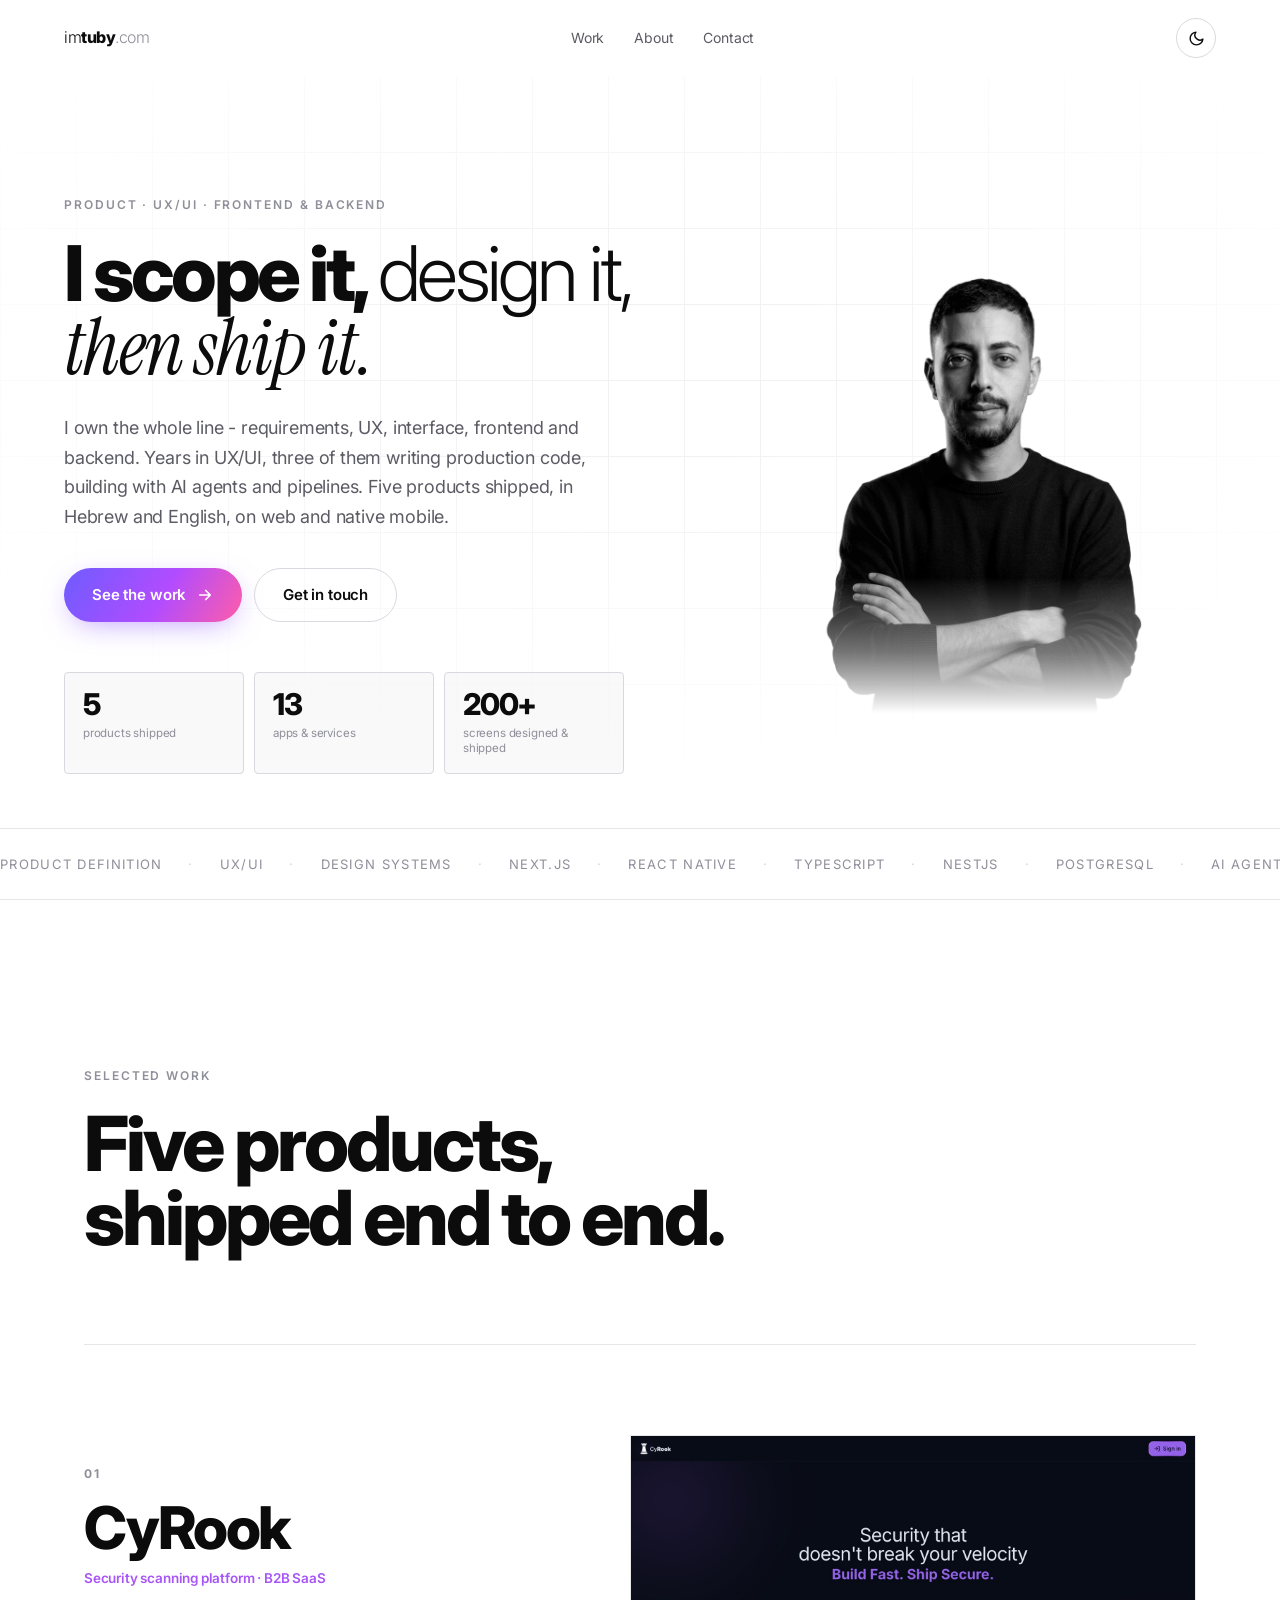
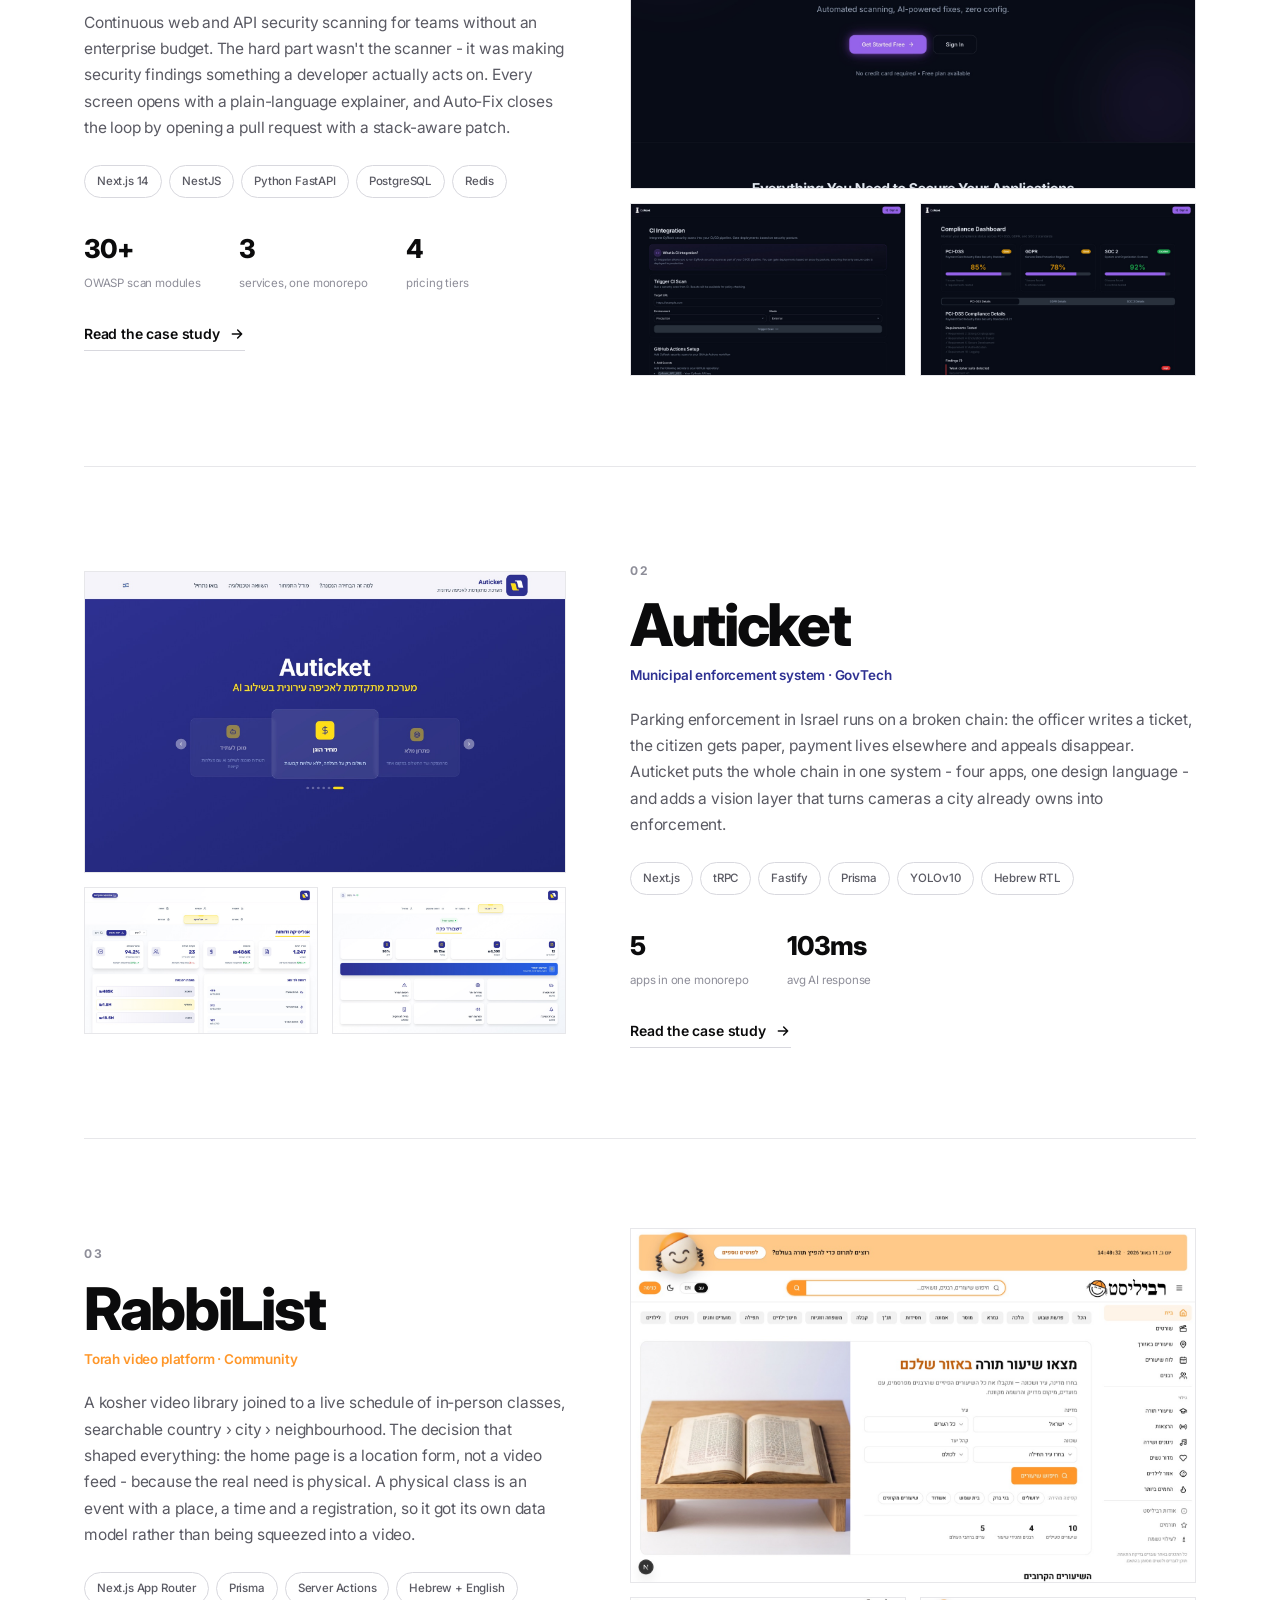
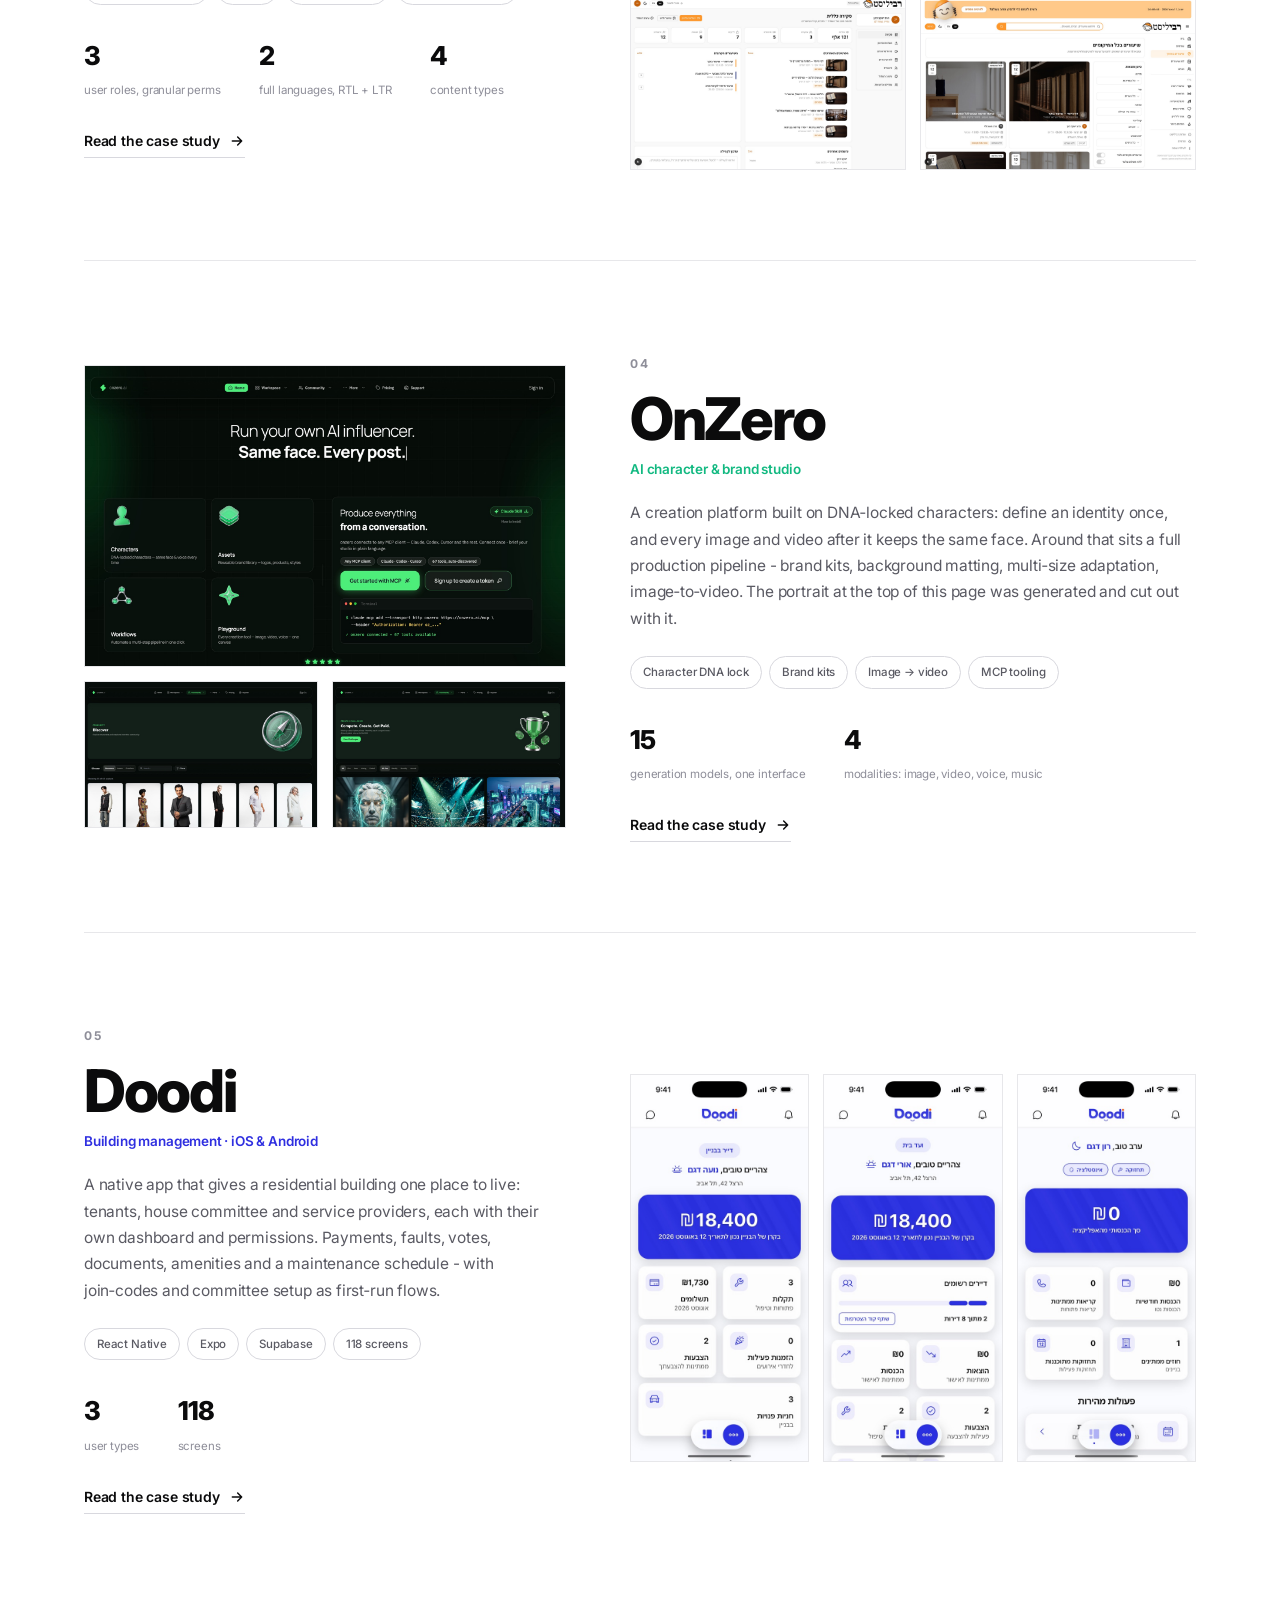
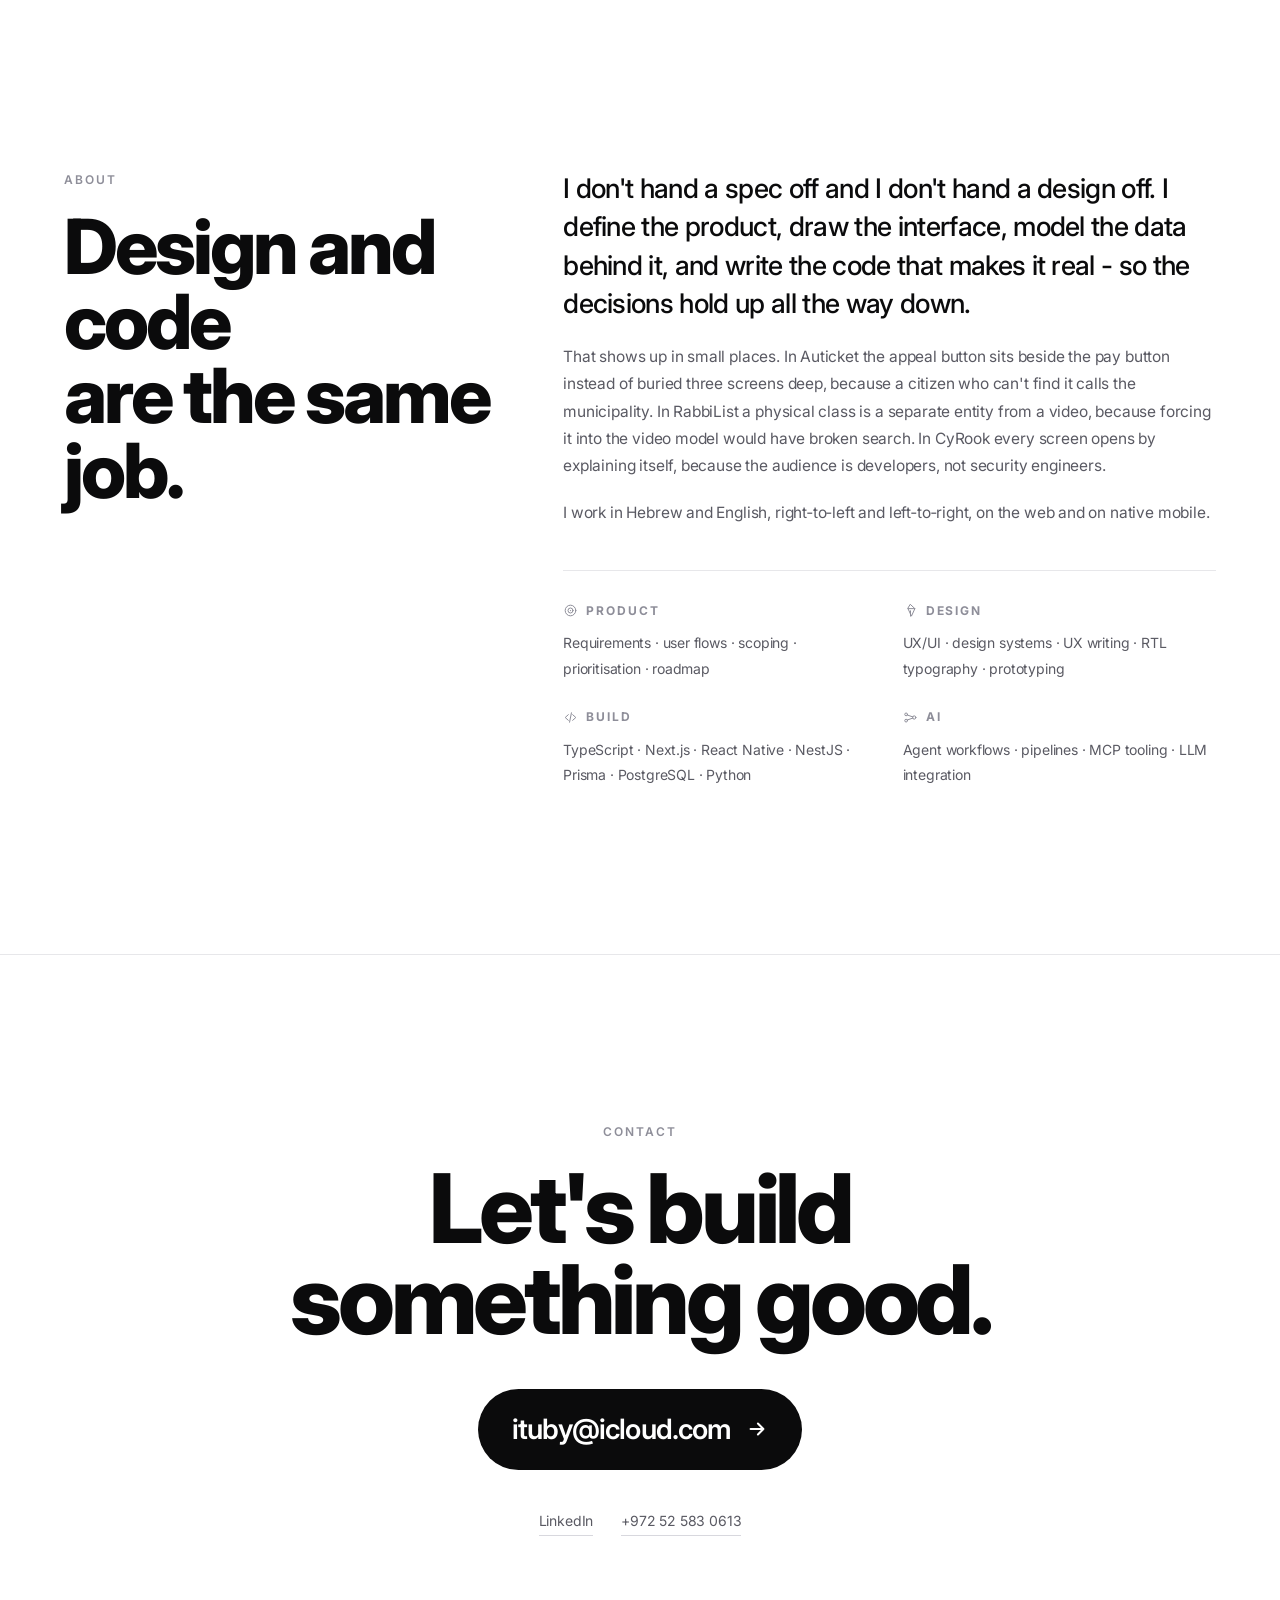
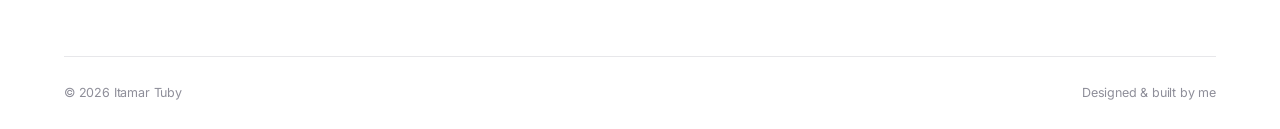
==== commit 92e2fec2: "Add capability icons to the about list, drop section eyebrow rules, refresh resume PDF. Co-authored-" ====
--- a/index.html
+++ b/index.html
@@ -8,7 +8,7 @@
 <link rel="preconnect" href="https://fonts.googleapis.com">
 <link rel="preconnect" href="https://fonts.gstatic.com" crossorigin>
 <link href="https://fonts.googleapis.com/css2?family=Inter:wght@300;400;500;600;700;800;900&family=Instrument+Serif:ital@0;1&display=swap" rel="stylesheet">
-<link rel="stylesheet" href="style.css?v=1786964700">
+<link rel="stylesheet" href="style.css?v=1786967288">
 </head>
 <body>
 
@@ -265,7 +265,7 @@
 <section class="about" id="about">
   <div class="about__inner">
     <div class="sechead reveal">
-      <p class="eyebrow"><span class="eyebrow__rule"></span>About</p>
+      <p class="eyebrow">About</p>
       <h2 class="sechead__h">Design and code<br>are the same job.</h2>
     </div>
     <div class="about__body reveal">
@@ -286,10 +286,10 @@
         and on native mobile.
       </p>
       <ul class="about__cols">
-        <li><b>Product</b><span>Requirements · user flows · scoping · prioritisation · roadmap</span></li>
-        <li><b>Design</b><span>UX/UI · design systems · UX writing · RTL typography · prototyping</span></li>
-        <li><b>Build</b><span>TypeScript · Next.js · React Native · NestJS · Prisma · PostgreSQL · Python</span></li>
-        <li><b>AI</b><span>Agent workflows · pipelines · MCP tooling · LLM integration</span></li>
+        <li><b><svg viewBox="0 0 24 24" fill="none" stroke="currentColor" stroke-width="1.6" stroke-linecap="round"><circle cx="12" cy="12" r="8.5"/><circle cx="12" cy="12" r="4"/><circle cx="12" cy="12" r="1" fill="currentColor" stroke="none"/></svg>Product</b><span>Requirements · user flows · scoping · prioritisation · roadmap</span></li>
+        <li><b><svg viewBox="0 0 24 24" fill="none" stroke="currentColor" stroke-width="1.6" stroke-linecap="round" stroke-linejoin="round"><path d="M12 2.5 19 9l-5.5 12L8 9z"/><path d="M8 9h11"/><path d="M12 12.5v8.5"/></svg>Design</b><span>UX/UI · design systems · UX writing · RTL typography · prototyping</span></li>
+        <li><b><svg viewBox="0 0 24 24" fill="none" stroke="currentColor" stroke-width="1.6" stroke-linecap="round" stroke-linejoin="round"><path d="M8.5 7.5 3.5 12l5 4.5"/><path d="M15.5 7.5 20.5 12l-5 4.5"/><path d="M13.5 4.5l-3 15"/></svg>Build</b><span>TypeScript · Next.js · React Native · NestJS · Prisma · PostgreSQL · Python</span></li>
+        <li><b><svg viewBox="0 0 24 24" fill="none" stroke="currentColor" stroke-width="1.6" stroke-linecap="round"><circle cx="5" cy="7" r="2.2"/><circle cx="5" cy="17" r="2.2"/><circle cx="18" cy="12" r="2.6"/><path d="M7.1 8.1 15.6 11M7.1 15.9 15.6 13"/></svg>AI</b><span>Agent workflows · pipelines · MCP tooling · LLM integration</span></li>
       </ul>
     </div>
   </div>
@@ -298,7 +298,7 @@
 <!-- ============ CONTACT ============ -->
 <section class="contact" id="contact">
   <div class="contact__inner reveal">
-    <p class="eyebrow"><span class="eyebrow__rule"></span>Contact</p>
+    <p class="eyebrow">Contact</p>
     <h2 class="contact__h">Let's build<br>something good.</h2>
     <a class="mailto magnetic" href="mailto:ituby@icloud.com">
       <span>ituby@icloud.com</span>
--- a/style.css
+++ b/style.css
@@ -724,3 +724,7 @@
   /* the drawer never exists on larger screens */
   .drawer, .scrim { display: none !important; }
 }
+
+/* capability icons sit inline with the label, same weight as the type around them */
+.about__cols b { display: flex; align-items: center; gap: 8px; }
+.about__cols b svg { width: 15px; height: 15px; flex: none; }
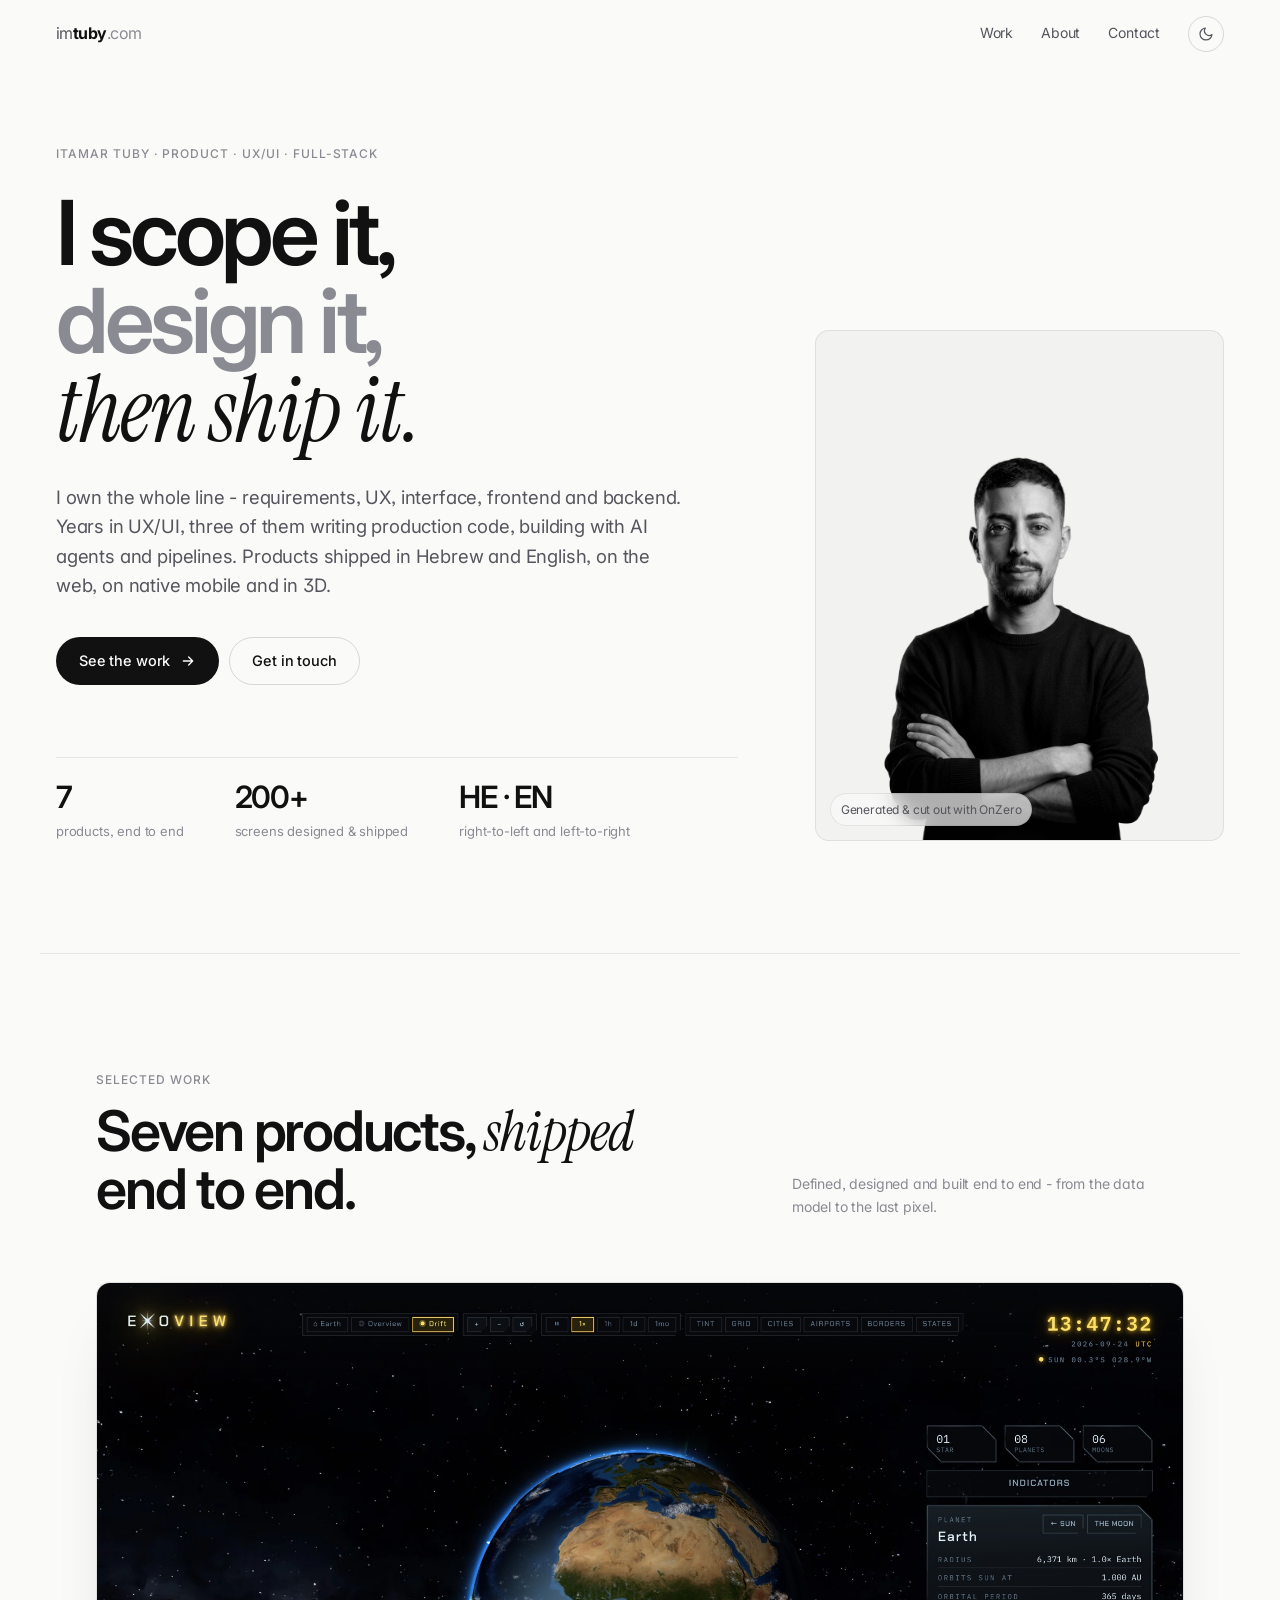
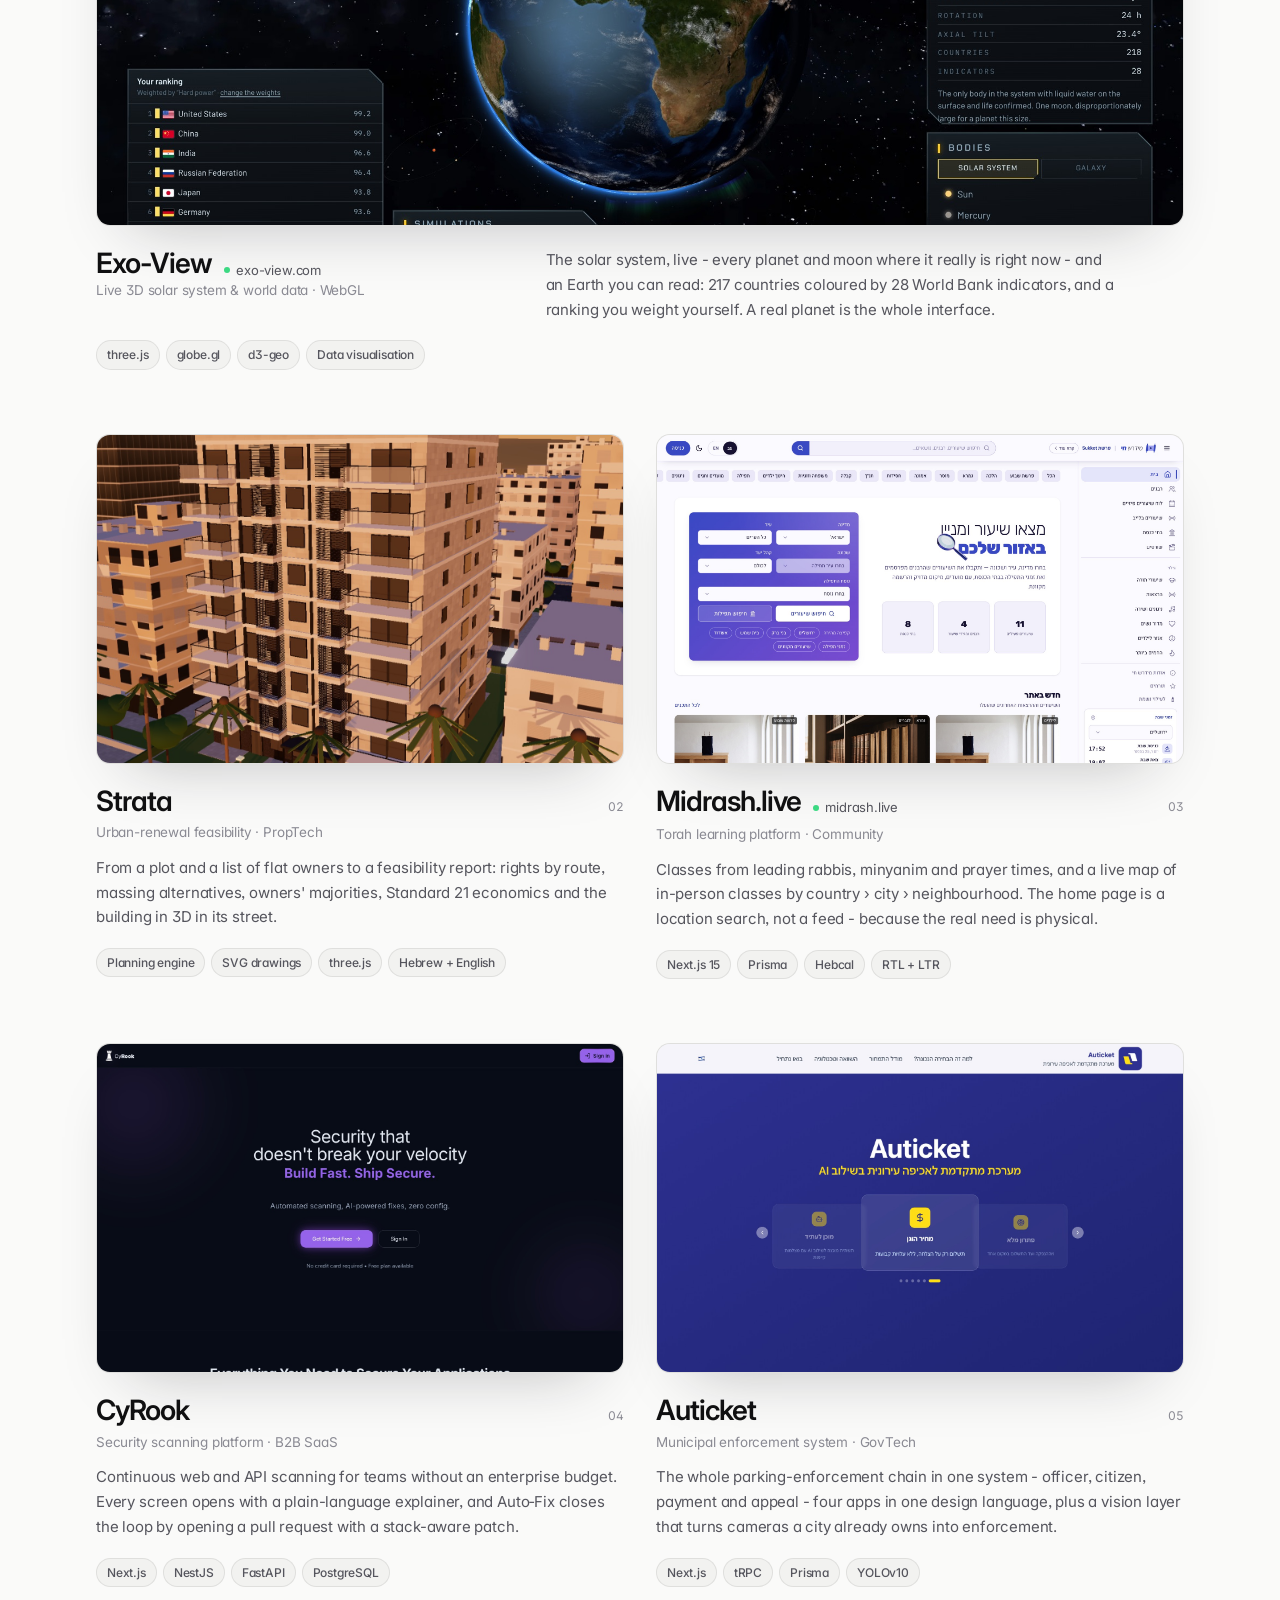
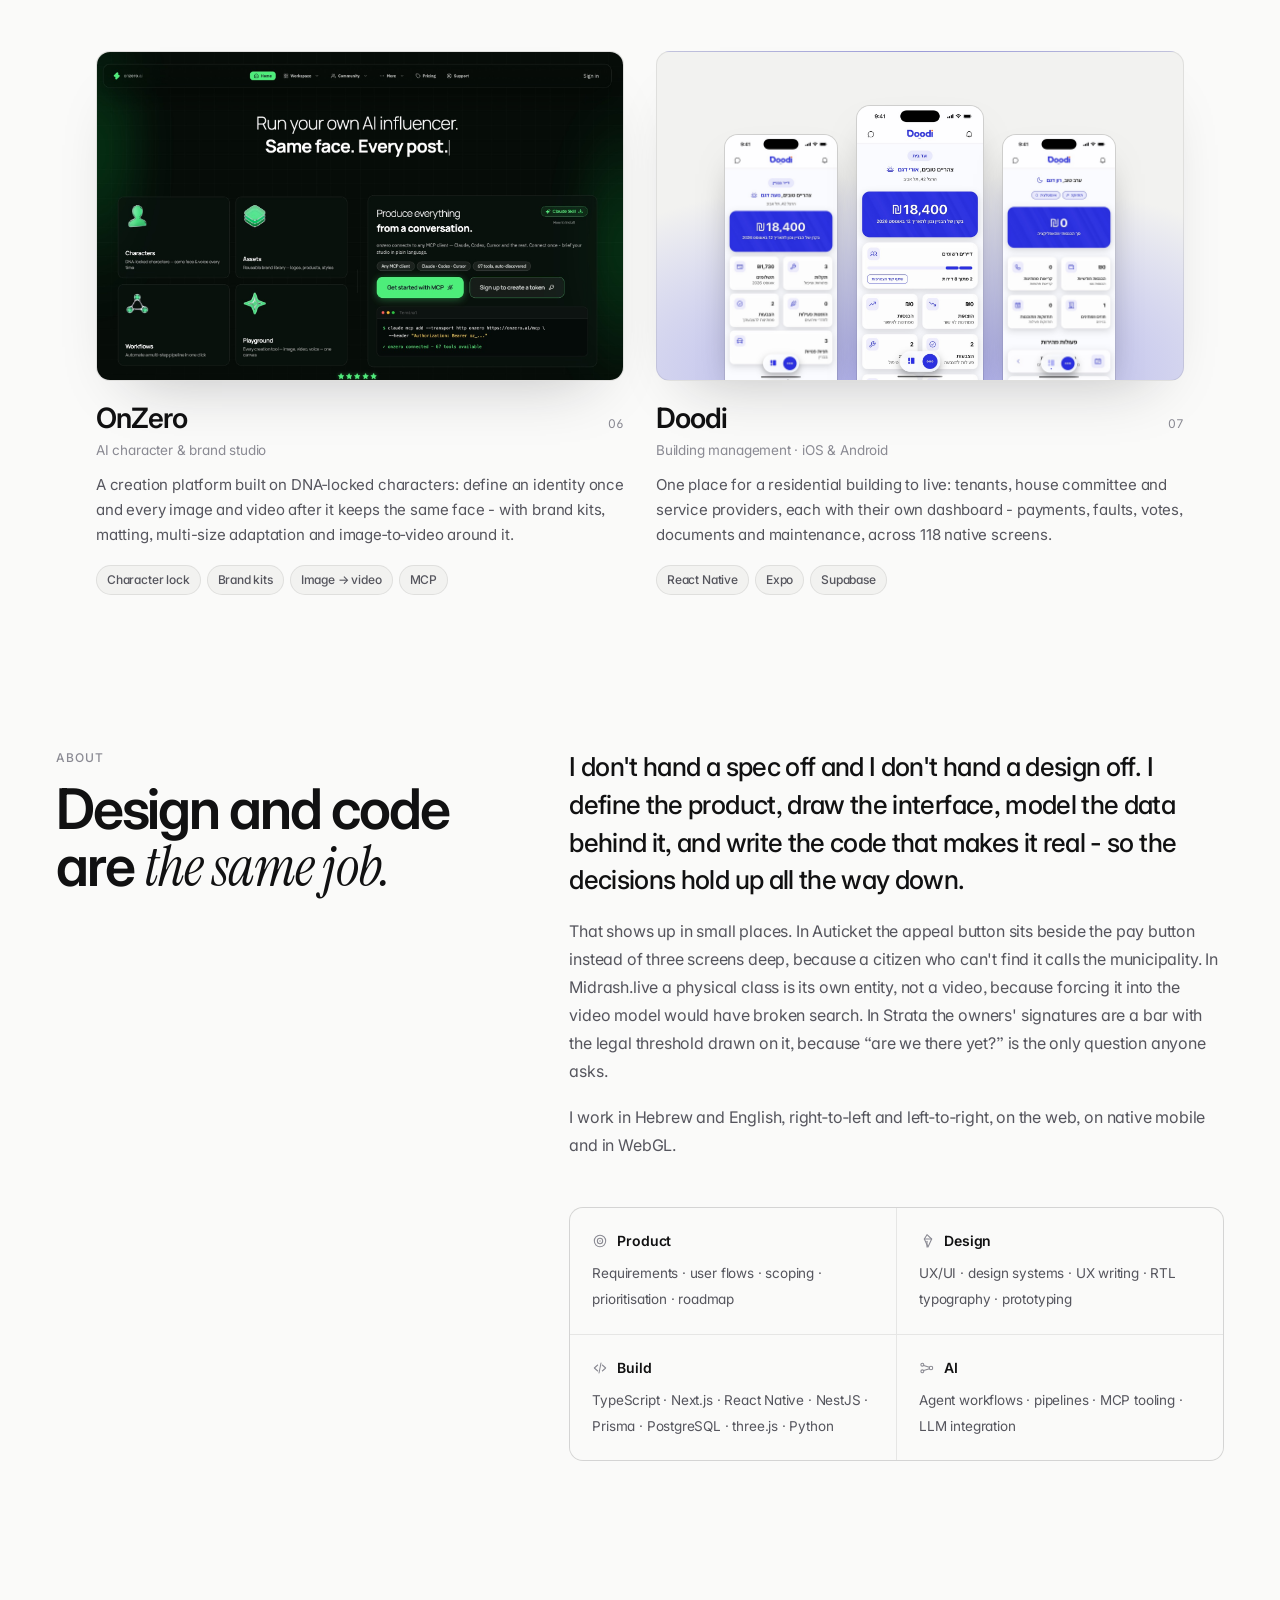
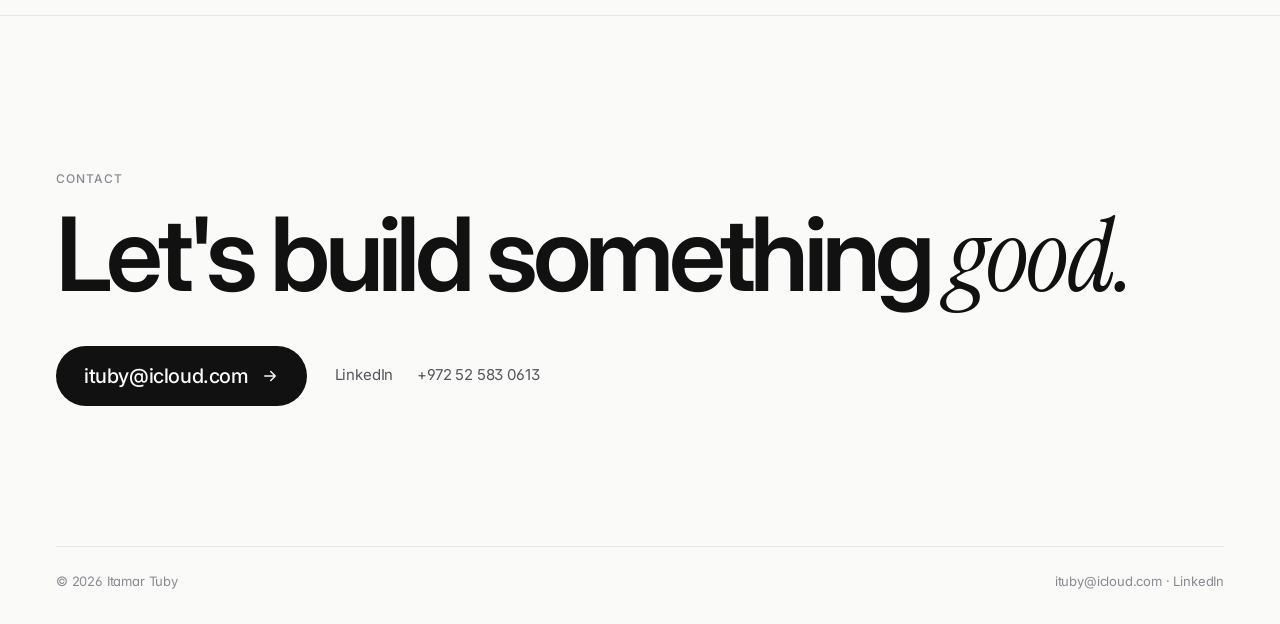
==== commit 9d2bbc83: "Redesign the portfolio; add Exo-View and Strata; RabbiList becomes Midrash.live - New design: monoch" ====
--- a/index.html
+++ b/index.html
@@ -1,38 +1,40 @@
 <!doctype html>
-<html lang="en" data-theme="dark">
+<html lang="en" data-theme="dark" class="no-js">
 <head>
 <meta charset="utf-8">
 <meta name="viewport" content="width=device-width, initial-scale=1">
 <title>Itamar Tuby - Product, UX/UI &amp; Full-stack</title>
-<meta name="description" content="Product person, UX/UI and full-stack. I define, design and build products end to end - web, native mobile, Hebrew and English.">
+<meta name="description" content="Product person, UX/UI and full-stack. I define, design and build products end to end - web, native mobile and 3D, in Hebrew and English.">
+<link rel="canonical" href="https://imtuby.com/">
+<meta property="og:type" content="website">
+<meta property="og:site_name" content="Itamar Tuby">
+<meta property="og:title" content="Itamar Tuby - Product, UX/UI &amp; Full-stack">
+<meta property="og:description" content="Product person, UX/UI and full-stack. I define, design and build products end to end - web, native mobile and 3D, in Hebrew and English.">
+<meta property="og:url" content="https://imtuby.com/">
+<meta property="og:image" content="https://imtuby.com/img/og.jpg">
+<meta name="twitter:card" content="summary_large_image">
+<meta name="theme-color" content="#0A0A0B">
+<link rel="icon" href="favicon.svg" type="image/svg+xml">
+<script>try{var t=localStorage.getItem('it-theme')||(matchMedia('(prefers-color-scheme: light)').matches?'light':'dark');document.documentElement.dataset.theme=t}catch(e){}</script>
 <link rel="preconnect" href="https://fonts.googleapis.com">
 <link rel="preconnect" href="https://fonts.gstatic.com" crossorigin>
-<link href="https://fonts.googleapis.com/css2?family=Inter:wght@300;400;500;600;700;800;900&family=Instrument+Serif:ital@0;1&display=swap" rel="stylesheet">
-<link rel="stylesheet" href="style.css?v=1786967288">
+<link href="https://fonts.googleapis.com/css2?family=Inter:wght@400;500;600;700&family=Instrument+Serif:ital@0;1&display=swap" rel="stylesheet">
+<link rel="stylesheet" href="style.css?v=1790259214">
 </head>
 <body>
 
-<div class="grain" aria-hidden="true"></div>
-
-<!-- ============ NAV ============ -->
 <header class="nav">
-  <a class="nav__mark" href="#top" aria-label="Home"><span class="nm-i">im</span><span class="nm-n">tuby</span><span class="nm-t">.com</span></a>
-  <nav class="nav__links">
+  <a class="nav__mark" href="#top" aria-label="Itamar Tuby - home"><span class="nm-i">im</span><span class="nm-n">tuby</span><span class="nm-t">.com</span></a>
+  <nav class="nav__links" aria-label="Primary">
     <a href="#work">Work</a>
     <a href="#about">About</a>
     <a href="#contact">Contact</a>
   </nav>
   <button class="themetoggle" id="themetoggle" aria-label="Toggle colour theme" title="Toggle theme">
-    <svg class="themetoggle__sun" viewBox="0 0 24 24" fill="none" stroke="currentColor" stroke-width="2" stroke-linecap="round">
-      <circle cx="12" cy="12" r="4.5"/><path d="M12 2v2M12 20v2M2 12h2M20 12h2M4.9 4.9l1.4 1.4M17.7 17.7l1.4 1.4M19.1 4.9l-1.4 1.4M6.3 17.7l-1.4 1.4"/>
-    </svg>
-    <svg class="themetoggle__moon" viewBox="0 0 24 24" fill="none" stroke="currentColor" stroke-width="2" stroke-linecap="round" stroke-linejoin="round">
-      <path d="M21 12.8A9 9 0 1 1 11.2 3a7 7 0 0 0 9.8 9.8z"/>
-    </svg>
+    <svg class="themetoggle__sun" viewBox="0 0 24 24" fill="none" stroke="currentColor" stroke-width="1.8" stroke-linecap="round"><circle cx="12" cy="12" r="4.5"/><path d="M12 2v2M12 20v2M2 12h2M20 12h2M4.9 4.9l1.4 1.4M17.7 17.7l1.4 1.4M19.1 4.9l-1.4 1.4M6.3 17.7l-1.4 1.4"/></svg>
+    <svg class="themetoggle__moon" viewBox="0 0 24 24" fill="none" stroke="currentColor" stroke-width="1.8" stroke-linecap="round" stroke-linejoin="round"><path d="M21 12.8A9 9 0 1 1 11.2 3a7 7 0 0 0 9.8 9.8z"/></svg>
   </button>
-  <button class="burger" id="burger" aria-label="Open menu" aria-expanded="false" aria-controls="drawer">
-    <span></span><span></span>
-  </button>
+  <button class="burger" id="burger" aria-label="Open menu" aria-expanded="false" aria-controls="drawer"><span></span><span></span></button>
 </header>
 
 <div class="scrim" id="scrim" hidden></div>
@@ -50,215 +52,158 @@
 
 <!-- ============ HERO ============ -->
 <section class="hero" id="top">
-  <div class="hero__grid" aria-hidden="true"></div>
-
   <div class="hero__inner">
     <div class="hero__copy">
-      <p class="eyebrow reveal">Product · UX/UI · Frontend &amp; Backend</p>
+      <p class="eyebrow reveal">Itamar Tuby · Product · UX/UI · Full-stack</p>
 
       <h1 class="hero__title">
-        <span class="line"><span class="line__i">I scope it, <span class="lt">design it,</span></span></span>
+        <span class="line"><span class="line__i">I scope it,</span></span>
+        <span class="line"><span class="line__i lt">design it,</span></span>
         <span class="line"><span class="line__i"><em>then ship it.</em></span></span>
       </h1>
 
       <p class="hero__lede reveal">
-        I own the whole line - requirements, UX, interface, frontend and backend. Years in
-        UX/UI, three of them writing production code, building with AI agents and pipelines.
-        Five products shipped, in Hebrew and English, on web and native mobile.
+        I own the whole line - requirements, UX, interface, frontend and backend. Years in UX/UI,
+        three of them writing production code, building with AI agents and pipelines. Products
+        shipped in Hebrew and English, on the web, on native mobile and in 3D.
       </p>
 
       <div class="hero__cta reveal">
-        <a class="btn btn--primary magnetic" href="#work">
+        <a class="btn btn--primary" href="#work">
           <span>See the work</span>
-          <svg viewBox="0 0 24 24" fill="none" stroke="currentColor" stroke-width="2.2" stroke-linecap="round" stroke-linejoin="round"><path d="M5 12h14M13 6l6 6-6 6"/></svg>
+          <svg viewBox="0 0 24 24" fill="none" stroke="currentColor" stroke-width="2" stroke-linecap="round" stroke-linejoin="round"><path d="M5 12h14M13 6l6 6-6 6"/></svg>
         </a>
-        <a class="btn btn--ghost magnetic" href="#contact"><span>Get in touch</span></a>
+        <a class="btn btn--ghost" href="#contact"><span>Get in touch</span></a>
       </div>
 
       <dl class="hero__stats reveal">
-        <div><dt>5</dt><dd>products shipped</dd></div>
-        <div><dt>13</dt><dd>apps &amp; services</dd></div>
+        <div><dt>7</dt><dd>products, end to end</dd></div>
         <div><dt>200+</dt><dd>screens designed &amp; shipped</dd></div>
+        <div><dt>HE · EN</dt><dd>right-to-left and left-to-right</dd></div>
       </dl>
     </div>
 
-    <figure class="hero__portrait">
+    <figure class="hero__portrait reveal">
       <img class="hero__still" src="img/hero-still.png" alt="Portrait of Itamar Tuby" width="1000" height="1000">
+      <figcaption class="hero__caption">Generated &amp; cut out with OnZero</figcaption>
     </figure>
-  </div>
-
-  <div class="marquee" aria-hidden="true">
-    <div class="marquee__track">
-      <span>Product Definition</span><span>·</span><span>UX/UI</span><span>·</span><span>Design Systems</span><span>·</span><span>Next.js</span><span>·</span><span>React Native</span><span>·</span><span>TypeScript</span><span>·</span><span>NestJS</span><span>·</span><span>PostgreSQL</span><span>·</span><span>AI Agents</span><span>·</span><span>Pipelines</span><span>·</span><span>RTL / i18n</span><span>·</span>
-      <span>Product Definition</span><span>·</span><span>UX/UI</span><span>·</span><span>Design Systems</span><span>·</span><span>Next.js</span><span>·</span><span>React Native</span><span>·</span><span>TypeScript</span><span>·</span><span>NestJS</span><span>·</span><span>PostgreSQL</span><span>·</span><span>AI Agents</span><span>·</span><span>Pipelines</span><span>·</span><span>RTL / i18n</span><span>·</span>
-    </div>
   </div>
 </section>
 
 <!-- ============ WORK ============ -->
 <main id="work" class="work">
   <div class="sechead reveal">
-    <p class="eyebrow">Selected work</p>
-    <h2 class="sechead__h">Five products,<br>shipped end to end.</h2>
-  </div>
-
-  <!-- CYROOK -->
-  <article class="proj reveal" id="cyrook" style="--accent:#A855F7">
-    <div class="proj__meta">
-      <span class="proj__num">01</span>
-      <h3 class="proj__name"><a href="cyrook.html">CyRook</a></h3>
-      <p class="proj__kind">Security scanning platform · B2B SaaS</p>
-      <p class="proj__desc">
-        Continuous web and API security scanning for teams without an enterprise budget.
-        The hard part wasn't the scanner - it was making security findings something a
-        developer actually acts on. Every screen opens with a plain-language explainer, and
-        Auto&#8209;Fix closes the loop by opening a pull request with a stack-aware patch.
-      </p>
-      <ul class="proj__tags">
-        <li>Next.js 14</li><li>NestJS</li><li>Python FastAPI</li><li>PostgreSQL</li><li>Redis</li>
-      </ul>
-      <div class="proj__facts">
-        <div><b>30+</b><span>OWASP scan modules</span></div>
-        <div><b>3</b><span>services, one monorepo</span></div>
-        <div><b>4</b><span>pricing tiers</span></div>
-      </div>
-          <a class="proj__more" href="cyrook.html">
-        <span>Read the case study</span>
-        <svg viewBox="0 0 24 24" fill="none" stroke="currentColor" stroke-width="2.2" stroke-linecap="round" stroke-linejoin="round"><path d="M5 12h14M13 6l6 6-6 6"/></svg>
-      </a>
-    </div>
-    <div class="proj__shots">
-      <figure class="shot shot--lead"><img loading="lazy" src="img/shots/cyrook-home.jpg" alt="CyRook landing page"></figure>
-      <figure class="shot"><img loading="lazy" src="img/shots/cyrook-ci.jpg" alt="CyRook CI integration screen"></figure>
-      <figure class="shot"><img loading="lazy" src="img/shots/cyrook-compliance.jpg" alt="CyRook compliance dashboard"></figure>
-    </div>
-  </article>
-
-  <!-- AUTICKET -->
-  <article class="proj proj--flip reveal" id="auticket" style="--accent:#2E3192">
-    <div class="proj__meta">
-      <span class="proj__num">02</span>
-      <h3 class="proj__name"><a href="auticket.html">Auticket</a></h3>
-      <p class="proj__kind">Municipal enforcement system · GovTech</p>
-      <p class="proj__desc">
-        Parking enforcement in Israel runs on a broken chain: the officer writes a ticket, the
-        citizen gets paper, payment lives elsewhere and appeals disappear. Auticket puts the whole
-        chain in one system - four apps, one design language - and adds a vision layer that turns
-        cameras a city already owns into enforcement.
-      </p>
-      <ul class="proj__tags">
-        <li>Next.js</li><li>tRPC</li><li>Fastify</li><li>Prisma</li><li>YOLOv10</li><li>Hebrew RTL</li>
-      </ul>
-      <div class="proj__facts">
-        <div><b>5</b><span>apps in one monorepo</span></div>
-        <div><b>103ms</b><span>avg AI response</span></div>
-      </div>
-          <a class="proj__more" href="auticket.html">
-        <span>Read the case study</span>
-        <svg viewBox="0 0 24 24" fill="none" stroke="currentColor" stroke-width="2.2" stroke-linecap="round" stroke-linejoin="round"><path d="M5 12h14M13 6l6 6-6 6"/></svg>
-      </a>
-    </div>
-    <div class="proj__shots">
-      <figure class="shot shot--lead"><img loading="lazy" src="img/shots/auticket-landing-home.jpg" alt="Auticket landing page"></figure>
-      <figure class="shot"><img loading="lazy" src="img/shots/auticket-authority-analytics.jpg" alt="Auticket authority analytics"></figure>
-      <figure class="shot"><img loading="lazy" src="img/shots/auticket-officer-home.jpg" alt="Auticket officer dashboard"></figure>
-    </div>
-  </article>
-
-  <!-- RABBILIST -->
-  <article class="proj reveal" id="rabbilist" style="--accent:#FF972A">
-    <div class="proj__meta">
-      <span class="proj__num">03</span>
-      <h3 class="proj__name"><a href="rabbilist.html">RabbiList</a></h3>
-      <p class="proj__kind">Torah video platform · Community</p>
-      <p class="proj__desc">
-        A kosher video library joined to a live schedule of in&#8209;person classes, searchable
-        country&nbsp;›&nbsp;city&nbsp;›&nbsp;neighbourhood. The decision that shaped everything: the home
-        page is a location form, not a video feed - because the real need is physical. A physical
-        class is an event with a place, a time and a registration, so it got its own data model
-        rather than being squeezed into a video.
-      </p>
-      <ul class="proj__tags">
-        <li>Next.js App Router</li><li>Prisma</li><li>Server Actions</li><li>Hebrew + English</li>
-      </ul>
-      <div class="proj__facts">
-        <div><b>3</b><span>user roles, granular perms</span></div>
-        <div><b>2</b><span>full languages, RTL + LTR</span></div>
-        <div><b>4</b><span>content types</span></div>
-      </div>
-          <a class="proj__more" href="rabbilist.html">
-        <span>Read the case study</span>
-        <svg viewBox="0 0 24 24" fill="none" stroke="currentColor" stroke-width="2.2" stroke-linecap="round" stroke-linejoin="round"><path d="M5 12h14M13 6l6 6-6 6"/></svg>
-      </a>
-    </div>
-    <div class="proj__shots">
-      <figure class="shot shot--lead"><img loading="lazy" src="img/shots/rabbilist-home.jpg" alt="RabbiList home page"></figure>
-      <figure class="shot"><img loading="lazy" src="img/shots/rabbilist-studio-overview.jpg" alt="RabbiList creator studio"></figure>
-      <figure class="shot"><img loading="lazy" src="img/shots/rabbilist-lessons.jpg" alt="RabbiList lessons search"></figure>
-    </div>
-  </article>
-
-  <!-- ONZERO -->
-  <article class="proj proj--flip reveal" id="onzero" style="--accent:#12B981">
-    <div class="proj__meta">
-      <span class="proj__num">04</span>
-      <h3 class="proj__name"><a href="onzero.html">OnZero</a></h3>
-      <p class="proj__kind">AI character &amp; brand studio</p>
-      <p class="proj__desc">
-        A creation platform built on DNA&#8209;locked characters: define an identity once, and every
-        image and video after it keeps the same face. Around that sits a full production
-        pipeline - brand kits, background matting, multi&#8209;size adaptation, image&#8209;to&#8209;video.
-        The portrait at the top of this page was generated and cut out with it.
-      </p>
-      <ul class="proj__tags">
-        <li>Character DNA lock</li><li>Brand kits</li><li>Image → video</li><li>MCP tooling</li>
-      </ul>
-      <div class="proj__facts">
-        <div><b>15</b><span>generation models, one interface</span></div>
-        <div><b>4</b><span>modalities: image, video, voice, music</span></div>
-      </div>
-          <a class="proj__more" href="onzero.html">
-        <span>Read the case study</span>
-        <svg viewBox="0 0 24 24" fill="none" stroke="currentColor" stroke-width="2.2" stroke-linecap="round" stroke-linejoin="round"><path d="M5 12h14M13 6l6 6-6 6"/></svg>
-      </a>
-    </div>
-    <div class="proj__shots">
-      <figure class="shot shot--lead"><img loading="lazy" src="img/shots/onzero-home.jpg" alt="OnZero home"></figure>
-      <figure class="shot"><img loading="lazy" src="img/shots/onzero-discover.jpg" alt="OnZero community discover"></figure>
-      <figure class="shot"><img loading="lazy" src="img/shots/onzero-challenges.jpg" alt="OnZero challenges"></figure>
-    </div>
-  </article>
-
-  <!-- DOODI -->
-  <article class="proj reveal" id="doodi" style="--accent:#2F2FE0">
-    <div class="proj__meta">
-      <span class="proj__num">05</span>
-      <h3 class="proj__name"><a href="doodi.html">Doodi</a></h3>
-      <p class="proj__kind">Building management · iOS &amp; Android</p>
-      <p class="proj__desc">
-        A native app that gives a residential building one place to live: tenants, house committee
-        and service providers, each with their own dashboard and permissions. Payments, faults,
-        votes, documents, amenities and a maintenance schedule - with join&#8209;codes and committee
-        setup as first&#8209;run flows.
-      </p>
-      <ul class="proj__tags">
-        <li>React Native</li><li>Expo</li><li>Supabase</li><li>118 screens</li>
-      </ul>
-      <div class="proj__facts">
-        <div><b>3</b><span>user types</span></div>
-        <div><b>118</b><span>screens</span></div>
-      </div>
-          <a class="proj__more" href="doodi.html">
-        <span>Read the case study</span>
-        <svg viewBox="0 0 24 24" fill="none" stroke="currentColor" stroke-width="2.2" stroke-linecap="round" stroke-linejoin="round"><path d="M5 12h14M13 6l6 6-6 6"/></svg>
-      </a>
-    </div>
-    <div class="proj__shots proj__shots--phones">
-      <figure class="shot"><img loading="lazy" src="img/shots/doodi-tenant.jpg" alt="Doodi resident dashboard"></figure>
-      <figure class="shot"><img loading="lazy" src="img/shots/doodi-board.jpg" alt="Doodi committee dashboard"></figure>
-      <figure class="shot"><img loading="lazy" src="img/shots/doodi-vendor.jpg" alt="Doodi service provider dashboard"></figure>
-    </div>
-  </article>
+    <div>
+      <p class="eyebrow">Selected work</p>
+      <h2 class="sechead__h">Seven products, <em>shipped</em><br>end to end.</h2>
+    </div>
+    <p class="sechead__aside">Defined, designed and built end to end - from the data model to the last pixel.</p>
+  </div>
+
+  <div class="work__grid">
+
+    <article class="card card--wide reveal" id="exoview" style="--accent:#F5C518">
+      <a class="card__media" href="exoview.html" aria-label="Exo-View case study">
+        <img src="img/shots/exoview-app.jpg" alt="Exo-View - the Earth as the interface" width="2000" height="1250">
+        <span class="card__cta">Case study <svg viewBox="0 0 24 24" fill="none" stroke="currentColor" stroke-width="2" stroke-linecap="round" stroke-linejoin="round"><path d="M5 12h14M13 6l6 6-6 6"/></svg></span>
+      </a>
+      <div class="card__body">
+        <div>
+          <div class="card__head"><h3 class="card__name"><a href="exoview.html">Exo-View</a></h3><a class="card__live" href="https://exo-view.com" target="_blank" rel="noopener">exo-view.com</a></div>
+          <p class="card__kind">Live 3D solar system &amp; world data · WebGL</p>
+        </div>
+        <p class="card__desc">The solar system, live - every planet and moon where it really is right now - and an Earth you can read: 217 countries coloured by 28 World Bank indicators, and a ranking you weight yourself. A real planet is the whole interface.</p>
+        <ul class="card__tags"><li>three.js</li><li>globe.gl</li><li>d3-geo</li><li>Data visualisation</li></ul>
+      </div>
+    </article>
+
+    <article class="card reveal" id="strata" style="--accent:#E0A21B">
+      <a class="card__media" href="strata.html" aria-label="Strata case study">
+        <img loading="lazy" src="img/shots/strata-3d-sunset.jpg" alt="Strata - a proposed building in 3D, at sunset" width="1600" height="816">
+        <span class="card__cta">Case study <svg viewBox="0 0 24 24" fill="none" stroke="currentColor" stroke-width="2" stroke-linecap="round" stroke-linejoin="round"><path d="M5 12h14M13 6l6 6-6 6"/></svg></span>
+      </a>
+      <div class="card__body">
+        <div class="card__head"><h3 class="card__name"><a href="strata.html">Strata</a></h3></div>
+        <span class="card__num">02</span>
+        <p class="card__kind">Urban-renewal feasibility · PropTech</p>
+        <p class="card__desc">From a plot and a list of flat owners to a feasibility report: rights by route, massing alternatives, owners' majorities, Standard 21 economics and the building in 3D in its street.</p>
+        <ul class="card__tags"><li>Planning engine</li><li>SVG drawings</li><li>three.js</li><li>Hebrew + English</li></ul>
+      </div>
+    </article>
+
+    <article class="card reveal" id="midrash" style="--accent:#3B4BC8">
+      <a class="card__media" href="midrash.html" aria-label="Midrash.live case study">
+        <img loading="lazy" src="img/shots/midrash-home.jpg" alt="Midrash.live - find a class and a minyan in your area" width="2000" height="1250">
+        <span class="card__cta">Case study <svg viewBox="0 0 24 24" fill="none" stroke="currentColor" stroke-width="2" stroke-linecap="round" stroke-linejoin="round"><path d="M5 12h14M13 6l6 6-6 6"/></svg></span>
+      </a>
+      <div class="card__body">
+        <div class="card__head"><h3 class="card__name"><a href="midrash.html">Midrash.live</a></h3><a class="card__live" href="https://midrash.live" target="_blank" rel="noopener">midrash.live</a></div>
+        <span class="card__num">03</span>
+        <p class="card__kind">Torah learning platform · Community</p>
+        <p class="card__desc">Classes from leading rabbis, minyanim and prayer times, and a live map of in-person classes by country › city › neighbourhood. The home page is a location search, not a feed - because the real need is physical.</p>
+        <ul class="card__tags"><li>Next.js 15</li><li>Prisma</li><li>Hebcal</li><li>RTL + LTR</li></ul>
+      </div>
+    </article>
+
+    <article class="card reveal" id="cyrook" style="--accent:#A855F7">
+      <a class="card__media" href="cyrook.html" aria-label="CyRook case study">
+        <img loading="lazy" src="img/shots/cyrook-home.jpg" alt="CyRook landing page" width="1600" height="1000">
+        <span class="card__cta">Case study <svg viewBox="0 0 24 24" fill="none" stroke="currentColor" stroke-width="2" stroke-linecap="round" stroke-linejoin="round"><path d="M5 12h14M13 6l6 6-6 6"/></svg></span>
+      </a>
+      <div class="card__body">
+        <div class="card__head"><h3 class="card__name"><a href="cyrook.html">CyRook</a></h3></div>
+        <span class="card__num">04</span>
+        <p class="card__kind">Security scanning platform · B2B SaaS</p>
+        <p class="card__desc">Continuous web and API scanning for teams without an enterprise budget. Every screen opens with a plain-language explainer, and Auto&#8209;Fix closes the loop by opening a pull request with a stack-aware patch.</p>
+        <ul class="card__tags"><li>Next.js</li><li>NestJS</li><li>FastAPI</li><li>PostgreSQL</li></ul>
+      </div>
+    </article>
+
+    <article class="card reveal" id="auticket" style="--accent:#2E3192">
+      <a class="card__media" href="auticket.html" aria-label="Auticket case study">
+        <img loading="lazy" src="img/shots/auticket-landing-home.jpg" alt="Auticket landing page" width="1600" height="1000">
+        <span class="card__cta">Case study <svg viewBox="0 0 24 24" fill="none" stroke="currentColor" stroke-width="2" stroke-linecap="round" stroke-linejoin="round"><path d="M5 12h14M13 6l6 6-6 6"/></svg></span>
+      </a>
+      <div class="card__body">
+        <div class="card__head"><h3 class="card__name"><a href="auticket.html">Auticket</a></h3></div>
+        <span class="card__num">05</span>
+        <p class="card__kind">Municipal enforcement system · GovTech</p>
+        <p class="card__desc">The whole parking-enforcement chain in one system - officer, citizen, payment and appeal - four apps in one design language, plus a vision layer that turns cameras a city already owns into enforcement.</p>
+        <ul class="card__tags"><li>Next.js</li><li>tRPC</li><li>Prisma</li><li>YOLOv10</li></ul>
+      </div>
+    </article>
+
+    <article class="card reveal" id="onzero" style="--accent:#12B981">
+      <a class="card__media" href="onzero.html" aria-label="OnZero case study">
+        <img loading="lazy" src="img/shots/onzero-home.jpg" alt="OnZero home" width="1600" height="1000">
+        <span class="card__cta">Case study <svg viewBox="0 0 24 24" fill="none" stroke="currentColor" stroke-width="2" stroke-linecap="round" stroke-linejoin="round"><path d="M5 12h14M13 6l6 6-6 6"/></svg></span>
+      </a>
+      <div class="card__body">
+        <div class="card__head"><h3 class="card__name"><a href="onzero.html">OnZero</a></h3></div>
+        <span class="card__num">06</span>
+        <p class="card__kind">AI character &amp; brand studio</p>
+        <p class="card__desc">A creation platform built on DNA&#8209;locked characters: define an identity once and every image and video after it keeps the same face - with brand kits, matting, multi-size adaptation and image&#8209;to&#8209;video around it.</p>
+        <ul class="card__tags"><li>Character lock</li><li>Brand kits</li><li>Image → video</li><li>MCP</li></ul>
+      </div>
+    </article>
+
+    <article class="card reveal" id="doodi" style="--accent:#2F2FE0">
+      <a class="card__media card__media--phones" href="doodi.html" aria-label="Doodi case study">
+        <img loading="lazy" src="img/shots/doodi-tenant.jpg" alt="Doodi resident dashboard" width="460" height="1000">
+        <img loading="lazy" src="img/shots/doodi-board.jpg" alt="Doodi committee dashboard" width="460" height="1000">
+        <img loading="lazy" src="img/shots/doodi-vendor.jpg" alt="Doodi service provider dashboard" width="460" height="1000">
+        <span class="card__cta">Case study <svg viewBox="0 0 24 24" fill="none" stroke="currentColor" stroke-width="2" stroke-linecap="round" stroke-linejoin="round"><path d="M5 12h14M13 6l6 6-6 6"/></svg></span>
+      </a>
+      <div class="card__body">
+        <div class="card__head"><h3 class="card__name"><a href="doodi.html">Doodi</a></h3></div>
+        <span class="card__num">07</span>
+        <p class="card__kind">Building management · iOS &amp; Android</p>
+        <p class="card__desc">One place for a residential building to live: tenants, house committee and service providers, each with their own dashboard - payments, faults, votes, documents and maintenance, across 118 native screens.</p>
+        <ul class="card__tags"><li>React Native</li><li>Expo</li><li>Supabase</li></ul>
+      </div>
+    </article>
+
+  </div>
 </main>
 
 <!-- ============ ABOUT ============ -->
@@ -266,7 +211,7 @@
   <div class="about__inner">
     <div class="sechead reveal">
       <p class="eyebrow">About</p>
-      <h2 class="sechead__h">Design and code<br>are the same job.</h2>
+      <h2 class="sechead__h">Design and code<br>are <em>the same job.</em></h2>
     </div>
     <div class="about__body reveal">
       <p class="about__lead">
@@ -276,19 +221,19 @@
       </p>
       <p>
         That shows up in small places. In Auticket the appeal button sits beside the pay button
-        instead of buried three screens deep, because a citizen who can't find it calls the
-        municipality. In RabbiList a physical class is a separate entity from a video, because
-        forcing it into the video model would have broken search. In CyRook every screen opens by
-        explaining itself, because the audience is developers, not security engineers.
+        instead of three screens deep, because a citizen who can't find it calls the municipality.
+        In Midrash.live a physical class is its own entity, not a video, because forcing it into the
+        video model would have broken search. In Strata the owners' signatures are a bar with the
+        legal threshold drawn on it, because “are we there yet?” is the only question anyone asks.
       </p>
       <p>
-        I work in Hebrew and English, right&#8209;to&#8209;left and left&#8209;to&#8209;right, on the web
-        and on native mobile.
+        I work in Hebrew and English, right&#8209;to&#8209;left and left&#8209;to&#8209;right, on the web,
+        on native mobile and in WebGL.
       </p>
       <ul class="about__cols">
         <li><b><svg viewBox="0 0 24 24" fill="none" stroke="currentColor" stroke-width="1.6" stroke-linecap="round"><circle cx="12" cy="12" r="8.5"/><circle cx="12" cy="12" r="4"/><circle cx="12" cy="12" r="1" fill="currentColor" stroke="none"/></svg>Product</b><span>Requirements · user flows · scoping · prioritisation · roadmap</span></li>
         <li><b><svg viewBox="0 0 24 24" fill="none" stroke="currentColor" stroke-width="1.6" stroke-linecap="round" stroke-linejoin="round"><path d="M12 2.5 19 9l-5.5 12L8 9z"/><path d="M8 9h11"/><path d="M12 12.5v8.5"/></svg>Design</b><span>UX/UI · design systems · UX writing · RTL typography · prototyping</span></li>
-        <li><b><svg viewBox="0 0 24 24" fill="none" stroke="currentColor" stroke-width="1.6" stroke-linecap="round" stroke-linejoin="round"><path d="M8.5 7.5 3.5 12l5 4.5"/><path d="M15.5 7.5 20.5 12l-5 4.5"/><path d="M13.5 4.5l-3 15"/></svg>Build</b><span>TypeScript · Next.js · React Native · NestJS · Prisma · PostgreSQL · Python</span></li>
+        <li><b><svg viewBox="0 0 24 24" fill="none" stroke="currentColor" stroke-width="1.6" stroke-linecap="round" stroke-linejoin="round"><path d="M8.5 7.5 3.5 12l5 4.5"/><path d="M15.5 7.5 20.5 12l-5 4.5"/><path d="M13.5 4.5l-3 15"/></svg>Build</b><span>TypeScript · Next.js · React Native · NestJS · Prisma · PostgreSQL · three.js · Python</span></li>
         <li><b><svg viewBox="0 0 24 24" fill="none" stroke="currentColor" stroke-width="1.6" stroke-linecap="round"><circle cx="5" cy="7" r="2.2"/><circle cx="5" cy="17" r="2.2"/><circle cx="18" cy="12" r="2.6"/><path d="M7.1 8.1 15.6 11M7.1 15.9 15.6 13"/></svg>AI</b><span>Agent workflows · pipelines · MCP tooling · LLM integration</span></li>
       </ul>
     </div>
@@ -299,22 +244,24 @@
 <section class="contact" id="contact">
   <div class="contact__inner reveal">
     <p class="eyebrow">Contact</p>
-    <h2 class="contact__h">Let's build<br>something good.</h2>
-    <a class="mailto magnetic" href="mailto:ituby@icloud.com">
-      <span>ituby@icloud.com</span>
-      <svg viewBox="0 0 24 24" fill="none" stroke="currentColor" stroke-width="2.2" stroke-linecap="round" stroke-linejoin="round"><path d="M5 12h14M13 6l6 6-6 6"/></svg>
-    </a>
-    <div class="contact__links">
-      <a href="https://www.linkedin.com/in/tubyitamar/" target="_blank" rel="noopener">LinkedIn</a>
-      <a href="tel:+972525830613">+972 52 583 0613</a>
+    <h2 class="contact__h">Let's build something <em>good.</em></h2>
+    <div class="contact__row">
+      <a class="mailto" href="mailto:ituby@icloud.com">
+        <span>ituby@icloud.com</span>
+        <svg viewBox="0 0 24 24" fill="none" stroke="currentColor" stroke-width="2" stroke-linecap="round" stroke-linejoin="round"><path d="M5 12h14M13 6l6 6-6 6"/></svg>
+      </a>
+      <div class="contact__links">
+        <a class="ulink" href="https://www.linkedin.com/in/tubyitamar/" target="_blank" rel="noopener">LinkedIn</a>
+        <a class="ulink" href="tel:+972525830613">+972 52 583 0613</a>
+      </div>
     </div>
   </div>
   <footer class="foot">
     <span>© 2026 Itamar Tuby</span>
-    <span>Designed &amp; built by me</span>
+    <span><a href="mailto:ituby@icloud.com">ituby@icloud.com</a> · <a href="https://www.linkedin.com/in/tubyitamar/" target="_blank" rel="noopener">LinkedIn</a></span>
   </footer>
 </section>
 
-<script src="script.js?v=1786964700"></script>
+<script src="script.js?v=1790259214"></script>
 </body>
 </html>
--- a/style.css
+++ b/style.css
@@ -1,730 +1,511 @@
 /* ============================================================
    Itamar Tuby — portfolio
-   Monochrome by default. Colour appears only on CTAs, project
-   accents and imagery.
+   Quiet by default: monochrome surfaces, one type family doing
+   the work, colour only where a project brings its own.
    ============================================================ */
 
 :root {
-  --ink:        #0B0B0C;
-  --paper:      #FFFFFF;
-
-  --bg:         #08080A;
-  --bg-2:       #0E0E11;
-  --fg:         #F4F4F5;
-  --fg-2:       #A1A1AA;
-  --fg-3:       #6B6B76;
-  --line:       #1E1E24;
-  --line-2:     #2A2A33;
-
-  --cta:        #FFFFFF;
-  --cta-fg:     #08080A;
-
-  --maxw:       1240px;
-  --gut:        clamp(20px, 5vw, 64px);
-  --r:          14px;
-
-  --ease:       cubic-bezier(.22,.61,.36,1);
-  --ease-out:   cubic-bezier(.16,1,.3,1);
+  --bg:       #0A0A0B;
+  --bg-2:     #111113;
+  --bg-3:     #17171A;
+  --fg:       #EDEDEF;
+  --fg-2:     #A1A1A9;
+  --fg-3:     #6C6C76;
+  --line:     rgba(255,255,255,.08);
+  --line-2:   rgba(255,255,255,.14);
+  --cta:      #EDEDEF;
+  --cta-fg:   #0A0A0B;
+  --shadow:   0 1px 0 rgba(255,255,255,.04) inset, 0 30px 60px -30px rgba(0,0,0,.8);
+
+  --maxw:     1200px;
+  --gut:      clamp(20px, 5vw, 56px);
+  --r:        14px;
+  --r-sm:     10px;
+
+  --ease:     cubic-bezier(.22,.61,.36,1);
+  --ease-out: cubic-bezier(.16,1,.3,1);
+
+  color-scheme: dark;
 }
 
 [data-theme="light"] {
-  --bg:      #FFFFFF;
-  --bg-2:    #F6F6F7;
-  --fg:      #0B0B0C;
-  --fg-2:    #5A5A63;
-  --fg-3:    #8E8E99;
-  --line:    #E7E7EA;
-  --line-2:  #D8D8DE;
-  --cta:     #0B0B0C;
-  --cta-fg:  #FFFFFF;
+  --bg:       #FAFAF9;
+  --bg-2:     #F2F2F0;
+  --bg-3:     #EAEAE7;
+  --fg:       #111112;
+  --fg-2:     #55555D;
+  --fg-3:     #8A8A93;
+  --line:     rgba(0,0,0,.08);
+  --line-2:   rgba(0,0,0,.14);
+  --cta:      #111112;
+  --cta-fg:   #FAFAF9;
+  --shadow:   0 30px 60px -34px rgba(20,20,30,.28);
+  color-scheme: light;
 }
 
 * { box-sizing: border-box; margin: 0; padding: 0; }
 
-html {
-  scroll-behavior: smooth;
-  -webkit-text-size-adjust: 100%;
-}
+html { scroll-behavior: smooth; -webkit-text-size-adjust: 100%; scroll-padding-top: 84px; }
 
 body {
   background: var(--bg);
   color: var(--fg);
   font-family: "Inter", -apple-system, BlinkMacSystemFont, "Segoe UI", sans-serif;
-  font-size: 16px;
-  line-height: 1.6;
-  letter-spacing: -0.011em;
-  -webkit-font-smoothing: antialiased;
+  font-feature-settings: "cv11", "ss01", "ss03";
+  font-size: 16px; line-height: 1.6; letter-spacing: -.011em;
+  -webkit-font-smoothing: antialiased; -moz-osx-font-smoothing: grayscale;
   overflow-x: hidden;
-  transition: background-color .5s var(--ease), color .5s var(--ease);
+  transition: background-color .4s var(--ease), color .4s var(--ease);
 }
 
 ::selection { background: var(--fg); color: var(--bg); }
-
 img { max-width: 100%; display: block; }
 a { color: inherit; text-decoration: none; }
-
-/* film grain — barely there, kills banding on the dark theme */
-.grain {
-  position: fixed; inset: -50%;
-  pointer-events: none; z-index: 9999;
-  opacity: .16;
-  background-image: url("data:image/svg+xml,%3Csvg xmlns='http://www.w3.org/2000/svg' width='240' height='240'%3E%3Cfilter id='n'%3E%3CfeTurbulence type='fractalNoise' baseFrequency='.85' numOctaves='3'/%3E%3C/filter%3E%3Crect width='240' height='240' filter='url(%23n)' opacity='.5'/%3E%3C/svg%3E");
-  mix-blend-mode: overlay;
-}
-[data-theme="light"] .grain { opacity: .07; }
-
-/* ---------------- shared bits ---------------- */
+:focus-visible { outline: 2px solid var(--fg); outline-offset: 3px; border-radius: 4px; }
+
+/* ---------------- shared ---------------- */
 
 .eyebrow {
-  display: flex; align-items: center; gap: 12px;
-  font-size: 12px; font-weight: 600; letter-spacing: .16em;
+  display: flex; align-items: center; gap: 10px;
+  font-size: 12px; font-weight: 500; letter-spacing: .08em;
   text-transform: uppercase; color: var(--fg-3);
 }
-.eyebrow__rule { width: 32px; height: 1px; background: currentColor; opacity: .5; }
-
-.sechead { margin-bottom: clamp(48px, 7vw, 96px); }
+.eyebrow__dot { width: 6px; height: 6px; border-radius: 50%; background: #3DDC84; box-shadow: 0 0 0 3px rgba(61,220,132,.16); }
+
+.sechead {
+  display: flex; align-items: flex-end; justify-content: space-between; gap: 24px; flex-wrap: wrap;
+  margin-bottom: clamp(36px, 5vw, 64px);
+}
 .sechead__h {
-  margin-top: 20px;
-  font-size: clamp(34px, 6vw, 76px);
-  line-height: .98; font-weight: 800; letter-spacing: -.04em;
-}
+  margin-top: 14px;
+  font-size: clamp(32px, 4.6vw, 56px);
+  line-height: 1.02; font-weight: 600; letter-spacing: -.04em;
+}
+.sechead__h em, .contact__h em, .hero__title em {
+  font-family: "Instrument Serif", Georgia, serif;
+  font-style: italic; font-weight: 400; letter-spacing: -.015em;
+}
+.sechead__aside { font-size: 14px; color: var(--fg-3); max-width: 28em; }
 
 .btn {
-  display: inline-flex; align-items: center; gap: 10px;
-  height: 54px; padding: 0 28px; border-radius: 999px;
-  font-size: 15px; font-weight: 600; letter-spacing: -.01em;
+  display: inline-flex; align-items: center; justify-content: center; gap: 10px;
+  height: 48px; padding: 0 22px; border-radius: 999px;
+  font-size: 14.5px; font-weight: 500; letter-spacing: -.01em;
   border: 1px solid transparent; cursor: pointer;
-  transition: transform .35s var(--ease-out), background-color .3s, color .3s, border-color .3s;
-  will-change: transform;
-}
-.btn svg { width: 18px; height: 18px; transition: transform .35s var(--ease-out); }
-.btn:hover svg { transform: translateX(4px); }
-
-/* the one deliberate splash of colour.
-   No border here: a transparent 1px border over a gradient makes the browser
-   antialias the border-box radius against the padding-box radius, which shows
-   up as a faint ring tracing the pill. Height is unaffected — box-sizing is
-   border-box and the height is explicit. */
-.btn--primary {
-  border: none;
-  background: linear-gradient(120deg, #6D5BFF, #B14BFF 55%, #FF5CA8);
-  color: #fff;
-  box-shadow: 0 8px 30px -10px rgba(140,80,255,.65);
-}
-.btn--primary:hover { box-shadow: 0 14px 40px -10px rgba(140,80,255,.8); }
-
+  transition: background-color .25s, color .25s, border-color .25s, transform .25s var(--ease-out);
+}
+.btn svg { width: 16px; height: 16px; transition: transform .3s var(--ease-out); }
+.btn:hover svg { transform: translateX(3px); }
+.btn:active { transform: scale(.98); }
+.btn--primary { background: var(--cta); color: var(--cta-fg); }
+.btn--primary:hover { background: color-mix(in srgb, var(--cta) 86%, var(--bg)); }
 .btn--ghost { border-color: var(--line-2); color: var(--fg); }
-.btn--ghost:hover { border-color: var(--fg); }
+.btn--ghost:hover { border-color: var(--fg-3); background: var(--bg-2); }
+
+/* underline that draws in, for inline text links */
+.ulink { background: linear-gradient(currentColor, currentColor) 0 100% / 0 1px no-repeat; transition: background-size .35s var(--ease-out), color .25s; padding-bottom: 2px; }
+.ulink:hover { background-size: 100% 1px; }
 
 /* ---------------- nav ---------------- */
 
 .nav {
-  position: fixed; top: 0; left: 0; right: 0; z-index: 100;
-  display: flex; align-items: center; justify-content: space-between;
-  padding: 18px var(--gut);
-  backdrop-filter: blur(14px); -webkit-backdrop-filter: blur(14px);
-  background: color-mix(in srgb, var(--bg) 72%, transparent);
+  position: fixed; inset: 0 0 auto; z-index: 100;
+  display: flex; align-items: center; gap: 28px;
+  height: 68px; padding: 0 var(--gut);
+  background: color-mix(in srgb, var(--bg) 78%, transparent);
+  backdrop-filter: saturate(1.4) blur(16px); -webkit-backdrop-filter: saturate(1.4) blur(16px);
   border-bottom: 1px solid transparent;
-  transition: border-color .4s, background-color .4s, padding .4s var(--ease);
-}
-.nav.is-stuck { border-bottom-color: var(--line); padding-top: 12px; padding-bottom: 12px; }
-
-/* the wordmark carries the pun — "im" reads light, "tuby" carries the weight,
-   and the TLD steps back so the name stays the loudest thing in it */
-.nav__mark { font-size: 16px; letter-spacing: -.03em; display: inline-flex; }
-.nav__mark .nm-i { font-weight: 300; }
-.nav__mark .nm-n { font-weight: 800; }
-.nav__mark .nm-t { font-weight: 300; color: var(--fg-3); }
-.nav__mark:hover .nm-t { color: var(--fg-2); }
-.nav__mark .nm-i, .nav__mark .nm-n, .nav__mark .nm-t { transition: color .3s var(--ease); }
-
-.nav__links { display: flex; gap: 30px; font-size: 14px; color: var(--fg-2); }
-.nav__links a { position: relative; padding: 4px 0; transition: color .25s; }
-.nav__links a::after {
-  content: ""; position: absolute; left: 0; bottom: 0; height: 1px; width: 0;
-  background: currentColor; transition: width .35s var(--ease-out);
-}
-.nav__links a:hover { color: var(--fg); }
-.nav__links a:hover::after { width: 100%; }
+  transition: border-color .3s, background-color .4s;
+}
+.nav.is-stuck { border-bottom-color: var(--line); }
+
+.nav__mark { font-size: 16px; letter-spacing: -.035em; display: inline-flex; margin-right: auto; }
+.nav__mark .nm-i { font-weight: 400; color: var(--fg-2); }
+.nav__mark .nm-n { font-weight: 700; }
+.nav__mark .nm-t { font-weight: 400; color: var(--fg-3); }
+
+.nav__links { display: flex; gap: 28px; font-size: 14px; color: var(--fg-2); }
+.nav__links a { transition: color .2s; }
+.nav__links a:hover, .nav__links a[aria-current] { color: var(--fg); }
 
 .themetoggle {
-  width: 40px; height: 40px; border-radius: 50%;
+  width: 36px; height: 36px; border-radius: 50%;
   display: grid; place-items: center;
-  background: transparent; border: 1px solid var(--line-2); color: var(--fg);
-  cursor: pointer; transition: border-color .25s, transform .5s var(--ease-out);
-}
-.themetoggle:hover { border-color: var(--fg); transform: rotate(25deg); }
-.themetoggle svg { width: 17px; height: 17px; }
+  background: transparent; border: 1px solid var(--line-2); color: var(--fg-2);
+  cursor: pointer; transition: color .2s, border-color .2s;
+}
+.themetoggle:hover { color: var(--fg); border-color: var(--fg-3); }
+.themetoggle svg { width: 16px; height: 16px; }
 .themetoggle__moon { display: none; }
 [data-theme="light"] .themetoggle__sun { display: none; }
 [data-theme="light"] .themetoggle__moon { display: block; }
 
 /* ---------------- hero ---------------- */
 
-.hero {
-  position: relative; min-height: 100svh;
-  padding: 140px var(--gut) 0;
-  display: flex; flex-direction: column; justify-content: space-between;
-  overflow: hidden;
-}
-
-/* neon mouse trail — onzero-style glow stroke (canvas from script.js) */
-.cursor-trail {
-  position: fixed; inset: 0;
-  width: 100%; height: 100%;
-  pointer-events: none; z-index: 90;
-  mix-blend-mode: screen;
-}
-[data-theme="light"] .cursor-trail {
-  mix-blend-mode: multiply;
-}
-@media (pointer: coarse) {
-  .cursor-trail { display: none; }
-}
-
-.hero__grid {
-  position: absolute; inset: 0; pointer-events: none;
-  background-image:
-    linear-gradient(to right, var(--line) 1px, transparent 1px),
-    linear-gradient(to bottom, var(--line) 1px, transparent 1px);
-  background-size: 76px 76px;
-  mask-image: radial-gradient(ellipse 80% 60% at 50% 40%, #000 20%, transparent 78%);
-  -webkit-mask-image: radial-gradient(ellipse 80% 60% at 50% 40%, #000 20%, transparent 78%);
-  opacity: .55;
-}
-
+.hero { padding: clamp(120px, 16vh, 168px) var(--gut) clamp(64px, 9vw, 112px); }
 .hero__inner {
-  position: relative; width: 100%; max-width: var(--maxw); margin: 0 auto;
-  display: grid; grid-template-columns: 1.15fr .85fr; gap: clamp(24px, 4vw, 64px);
-  align-items: center; flex: 1;
+  max-width: var(--maxw); margin: 0 auto;
+  display: grid; grid-template-columns: minmax(0, 1.25fr) minmax(0, .75fr);
+  gap: clamp(32px, 6vw, 96px); align-items: end;
 }
 
 .hero__title {
-  margin: 24px 0 0;
-  font-size: clamp(46px, 6vw, 78px);
-  line-height: .95; font-weight: 800; letter-spacing: -.045em;
-}
-/* each line is authored to fit - never let it wrap */
-.hero__title .line__i { white-space: nowrap; }
-/* weight contrast inside the line, same trick as the wordmark */
-.hero__title .lt { font-weight: 300; }
-.hero__title em {
-  font-family: "Instrument Serif", Georgia, serif;
-  font-style: italic; font-weight: 400; letter-spacing: -.02em;
-}
-/* The mask that drives the rise-in animation also clips descenders (g, y, p)
-   because line-height is tighter than the font's full box. Pad the mask and
-   pull it back with a negative margin so nothing moves. */
-.hero__title .line {
-  display: block; overflow: hidden;
-  padding-bottom: .16em; margin-bottom: -.16em;
-}
-.hero__title .line__i {
-  display: block;
-  transform: translateY(135%);
-  animation: riseIn 1.05s var(--ease-out) forwards;
-}
-.hero__title .line:nth-child(2) .line__i { animation-delay: .09s; }
-.hero__title .line:nth-child(3) .line__i { animation-delay: .18s; }
-@keyframes riseIn { to { transform: translateY(0); } }
-
-.hero__lede {
-  margin-top: 28px; max-width: 30em;
-  font-size: clamp(15px, 1.5vw, 18px); color: var(--fg-2); line-height: 1.65;
-}
-.hero__cta { display: flex; flex-wrap: wrap; gap: 12px; margin-top: 36px; }
+  margin-top: 26px;
+  font-size: clamp(44px, 7vw, 96px);
+  line-height: .98; font-weight: 600; letter-spacing: -.048em;
+}
+.hero__title .lt { color: var(--fg-3); }
+.hero__title .line { display: block; overflow: hidden; padding-bottom: .12em; margin-bottom: -.12em; }
+.hero__title .line__i { display: block; white-space: nowrap; transform: translateY(110%); animation: riseIn 1s var(--ease-out) forwards; }
+.hero__title .line:nth-child(2) .line__i { animation-delay: .07s; }
+.hero__title .line:nth-child(3) .line__i { animation-delay: .14s; }
+@keyframes riseIn { to { transform: none; } }
+
+.hero__lede { margin-top: 28px; max-width: 34em; font-size: clamp(16px, 1.45vw, 18.5px); color: var(--fg-2); line-height: 1.6; }
+.hero__cta { display: flex; flex-wrap: wrap; gap: 10px; margin-top: 36px; }
 
 .hero__stats {
-  display: grid; grid-template-columns: repeat(3, minmax(0, 1fr));
-  gap: 10px; margin-top: 50px; max-width: 560px;
-}
-.hero__stats > div {
-  border: 1px solid var(--line-2); border-radius: 4px;
-  padding: 16px 18px; background: color-mix(in srgb, var(--bg-2) 60%, transparent);
-  transition: border-color .35s var(--ease);
-}
-.hero__stats > div:hover { border-color: var(--fg-3); }
-.hero__stats dt { font-size: clamp(22px, 2.6vw, 30px); font-weight: 800; letter-spacing: -.04em; line-height: 1; }
-.hero__stats dd { font-size: 11.5px; color: var(--fg-3); margin-top: 7px; line-height: 1.35; }
-
-/* portrait — no glow behind it; monochrome until hover */
+  display: grid; grid-template-columns: repeat(3, auto); justify-content: start; gap: clamp(28px, 4vw, 56px);
+  margin-top: clamp(44px, 6vw, 72px); padding-top: 24px; border-top: 1px solid var(--line);
+}
+.hero__stats dt { font-size: clamp(24px, 2.4vw, 32px); font-weight: 600; letter-spacing: -.04em; line-height: 1; }
+.hero__stats dd { font-size: 13px; color: var(--fg-3); margin-top: 8px; }
+
 .hero__portrait {
-  position: relative; justify-self: center;
-  width: 100%; max-width: 700px;
-  display: flex; align-items: flex-end; justify-content: center;
+  position: relative; aspect-ratio: 4 / 5; overflow: hidden;
+  border-radius: var(--r); background: var(--bg-2); border: 1px solid var(--line);
 }
 .hero__still {
-  position: relative; z-index: 2;
-  width: 100%; height: auto;
-  filter: grayscale(1) contrast(1.06);
+  position: absolute; inset: auto 0 0; width: 100%; height: auto;
+  filter: grayscale(1) contrast(1.04);
   transition: filter .8s var(--ease);
-  animation: floaty 7s ease-in-out infinite;
-  /* the crop ends mid-torso — dissolve it instead of showing a sliced edge */
-  -webkit-mask-image: linear-gradient(to bottom, #000 70%, rgba(0,0,0,.55) 86%, transparent 99%);
-  mask-image: linear-gradient(to bottom, #000 70%, rgba(0,0,0,.55) 86%, transparent 99%);
-}
-.hero__portrait:hover .hero__still { filter: grayscale(0) contrast(1); }
-@keyframes floaty { 0%,100% { transform: translateY(0) } 50% { transform: translateY(-14px) } }
-
-@keyframes spin { to { transform: rotate(360deg) } }
-
-
-/* marquee */
-.marquee {
-  position: relative; margin: 0 calc(var(--gut) * -1);
-  padding: 22px 0; border-top: 1px solid var(--line); border-bottom: 1px solid var(--line);
-  overflow: hidden; white-space: nowrap;
-}
-.marquee__track {
-  display: inline-flex; gap: 26px; align-items: center;
-  font-size: 13px; letter-spacing: .1em; text-transform: uppercase; color: var(--fg-3);
-  animation: slide 42s linear infinite;
-}
-.marquee__track span:nth-child(even) { opacity: .4; }
-@keyframes slide { to { transform: translateX(-50%) } }
+}
+.hero__portrait:hover .hero__still { filter: grayscale(.2); }
+.hero__caption {
+  position: absolute; left: 14px; bottom: 14px; z-index: 2;
+  font-size: 12px; color: var(--fg-2);
+  padding: 6px 10px; border-radius: 999px;
+  background: color-mix(in srgb, var(--bg) 70%, transparent); backdrop-filter: blur(10px); -webkit-backdrop-filter: blur(10px);
+  border: 1px solid var(--line);
+}
 
 /* ---------------- work ---------------- */
 
-.work { max-width: var(--maxw); margin: 0 auto; padding: clamp(90px, 13vw, 170px) var(--gut) 0; }
-
-.proj {
-  display: grid; grid-template-columns: .92fr 1.08fr;
-  gap: clamp(28px, 5vw, 76px); align-items: center;
-  padding: clamp(52px, 7vw, 96px) 0;
-  border-top: 1px solid var(--line);
-}
-.proj--flip .proj__meta { order: 2; }
-
-.proj__num {
-  font-size: 12px; font-weight: 700; letter-spacing: .18em; color: var(--fg-3);
-}
-.proj__name {
-  margin-top: 14px;
-  font-size: clamp(32px, 4.6vw, 60px); font-weight: 800; letter-spacing: -.04em; line-height: 1;
-}
-.proj__kind { margin-top: 10px; font-size: 13.5px; color: var(--accent, var(--fg-2)); font-weight: 600; }
-[data-theme="dark"] .proj__kind { filter: brightness(1.45) saturate(1.15); }
-.proj__desc { margin-top: 20px; color: var(--fg-2); font-size: 15.5px; line-height: 1.7; max-width: 40em; }
-
-.proj__tags { list-style: none; display: flex; flex-wrap: wrap; gap: 7px; margin-top: 24px; }
-.proj__tags li {
-  font-size: 11.5px; font-weight: 500; padding: 6px 12px; border-radius: 999px;
-  border: 1px solid var(--line-2); color: var(--fg-2);
-}
-
-.proj__facts { display: flex; flex-wrap: wrap; gap: clamp(20px, 3vw, 40px); margin-top: 30px; }
-.proj__facts b { display: block; font-size: 26px; font-weight: 800; letter-spacing: -.04em; }
-.proj__facts span { font-size: 11.5px; color: var(--fg-3); }
-
-.proj__note {
-  margin-top: 24px; font-size: 12.5px; color: var(--fg-3);
-  padding-left: 12px; border-left: 2px solid var(--accent);
-}
-
-/* screenshot stack */
-.proj__shots { display: grid; grid-template-columns: 1fr 1fr; gap: 14px; }
-.proj__shots--single { grid-template-columns: 1fr; }
-.shot {
-  overflow: hidden; border-radius: 0;
-  border: 1px solid var(--line);
-  background: var(--bg-2);
-  transition: transform .6s var(--ease-out), border-color .4s;
-}
-.shot--lead { grid-column: 1 / -1; }
-.shot img { width: 100%; transition: transform 1.1s var(--ease-out); }
-.shot:hover { transform: translateY(-5px); border-color: var(--accent); }
-.shot:hover img { transform: scale(1.035); }
-
-.proj__shots--soon { grid-template-columns: 1fr; }
-.soon {
-  display: grid; place-items: center; gap: 14px; text-align: center;
-  min-height: 300px; border-radius: var(--r);
-  border: 1px dashed var(--line-2); color: var(--fg-3);
-}
-.soon svg { width: 34px; height: 34px; }
-.soon p { font-size: 13px; }
+.work { max-width: var(--maxw); margin: 0 auto; padding: clamp(64px, 9vw, 120px) var(--gut) 0; border-top: 1px solid var(--line); }
+.work__grid { display: grid; grid-template-columns: repeat(2, minmax(0, 1fr)); gap: clamp(40px, 5vw, 64px) clamp(20px, 2.6vw, 32px); }
+
+.card { display: flex; flex-direction: column; gap: 22px; }
+.card--wide { grid-column: 1 / -1; }
+
+.card__media {
+  position: relative; display: block; overflow: hidden;
+  aspect-ratio: 16 / 10; border-radius: var(--r);
+  background: var(--bg-2); border: 1px solid var(--line);
+  box-shadow: var(--shadow);
+  isolation: isolate;
+}
+.card--wide .card__media { aspect-ratio: 16 / 8; }
+.card__media > img { width: 100%; height: 100%; object-fit: cover; object-position: top; transition: transform 1s var(--ease-out); }
+.card__media:hover > img { transform: scale(1.018); }
+
+/* phones sit on a tinted stage instead of being cropped */
+.card__media--phones {
+  display: flex; align-items: center; justify-content: center; gap: 4%;
+  padding: 7% 8% 0;
+  background: radial-gradient(120% 90% at 50% 100%, color-mix(in srgb, var(--accent) 38%, var(--bg-2)), var(--bg-2) 70%);
+}
+.card__media--phones img {
+  width: 26%; height: auto; border-radius: 14px 14px 0 0;
+  border: 1px solid var(--line-2); border-bottom: 0;
+  box-shadow: 0 20px 40px -20px rgba(0,0,0,.6);
+  transition: transform .8s var(--ease-out);
+  align-self: flex-end;
+}
+.card__media--phones img:nth-child(2) { width: 29%; }
+.card__media--phones:hover img { transform: translateY(-6px); }
+
+.card__cta {
+  position: absolute; right: 14px; bottom: 14px; z-index: 2;
+  display: inline-flex; align-items: center; gap: 8px;
+  height: 36px; padding: 0 14px; border-radius: 999px;
+  font-size: 13px; font-weight: 500;
+  background: var(--cta); color: var(--cta-fg);
+  opacity: 0; transform: translateY(6px);
+  transition: opacity .3s var(--ease-out), transform .3s var(--ease-out);
+}
+.card__cta svg { width: 14px; height: 14px; }
+.card__media:hover .card__cta, .card__media:focus-visible .card__cta { opacity: 1; transform: none; }
+
+.card__body { display: grid; grid-template-columns: minmax(0, 1fr) auto; gap: 6px 24px; align-items: baseline; }
+.card--wide .card__body { grid-template-columns: minmax(0, .8fr) minmax(0, 1.2fr); align-items: start; }
+.card__head { display: flex; align-items: baseline; gap: 12px; flex-wrap: wrap; }
+.card__name { font-size: clamp(22px, 2.2vw, 28px); font-weight: 600; letter-spacing: -.035em; line-height: 1.1; }
+.card__name a { transition: opacity .2s; }
+.card__name a:hover { opacity: .7; }
+.card__kind { font-size: 13.5px; color: var(--fg-3); }
+.card__num { font-size: 12px; color: var(--fg-3); font-variant-numeric: tabular-nums; justify-self: end; }
+.card__desc { grid-column: 1 / -1; margin-top: 6px; color: var(--fg-2); font-size: 15px; line-height: 1.65; max-width: 38em; }
+.card--wide .card__desc { grid-column: auto; margin-top: 0; }
+.card__tags { grid-column: 1 / -1; list-style: none; display: flex; flex-wrap: wrap; gap: 6px; margin-top: 12px; }
+.card__tags li {
+  font-size: 12px; font-weight: 500; color: var(--fg-2);
+  padding: 4px 10px; border-radius: 999px; background: var(--bg-2); border: 1px solid var(--line);
+}
+.card__live { display: inline-flex; align-items: center; gap: 6px; font-size: 13px; color: var(--fg-2); }
+.card__live::before { content: ""; width: 6px; height: 6px; border-radius: 50%; background: #3DDC84; }
 
 /* ---------------- about ---------------- */
 
-.about { padding: clamp(90px, 13vw, 170px) var(--gut); }
+.about { padding: clamp(96px, 12vw, 160px) var(--gut); }
 .about__inner {
   max-width: var(--maxw); margin: 0 auto;
-  display: grid; grid-template-columns: .8fr 1.2fr; gap: clamp(30px, 5vw, 80px);
-}
-.about__lead { font-size: clamp(19px, 2.3vw, 27px); line-height: 1.42; letter-spacing: -.025em; font-weight: 500; }
-.about__body p + p { margin-top: 20px; color: var(--fg-2); font-size: 15.5px; line-height: 1.75; }
-.about__cols { list-style: none; display: grid; grid-template-columns: 1fr 1fr; gap: 26px; margin-top: 44px; padding-top: 30px; border-top: 1px solid var(--line); }
-.about__cols b { display: block; font-size: 12px; letter-spacing: .16em; text-transform: uppercase; color: var(--fg-3); margin-bottom: 10px; }
-.about__cols span { font-size: 14px; color: var(--fg-2); line-height: 1.7; }
+  display: grid; grid-template-columns: minmax(0, .8fr) minmax(0, 1.2fr); gap: clamp(32px, 6vw, 96px);
+}
+.about .sechead { display: block; margin: 0; }
+.about__lead { font-size: clamp(20px, 2.2vw, 26px); line-height: 1.45; letter-spacing: -.025em; font-weight: 500; }
+.about__body p + p { margin-top: 18px; color: var(--fg-2); font-size: 16px; line-height: 1.75; }
+.about__cols {
+  list-style: none; display: grid; grid-template-columns: 1fr 1fr; gap: 1px;
+  margin-top: 48px; border: 1px solid var(--line); border-radius: var(--r); overflow: hidden; background: var(--line);
+}
+.about__cols li { padding: 22px; background: var(--bg); }
+.about__cols b { display: flex; align-items: center; gap: 9px; font-size: 14px; font-weight: 600; letter-spacing: -.01em; margin-bottom: 8px; }
+.about__cols b svg { width: 16px; height: 16px; flex: none; color: var(--fg-3); }
+.about__cols span { font-size: 13.5px; color: var(--fg-2); line-height: 1.65; }
 
 /* ---------------- contact ---------------- */
 
-.contact { padding: clamp(90px, 13vw, 170px) var(--gut) 0; border-top: 1px solid var(--line); }
-.contact__inner { max-width: var(--maxw); margin: 0 auto; text-align: center; display: grid; justify-items: center; }
+.contact { padding: clamp(96px, 12vw, 160px) var(--gut) 0; border-top: 1px solid var(--line); }
+.contact__inner { max-width: var(--maxw); margin: 0 auto; }
 .contact__h {
-  margin: 22px 0 44px;
-  font-size: clamp(38px, 8vw, 96px); font-weight: 800; letter-spacing: -.045em; line-height: .95;
-}
+  margin: 18px 0 40px; max-width: 12em;
+  font-size: clamp(44px, 8vw, 112px); font-weight: 600; letter-spacing: -.055em; line-height: .95;
+}
+.contact__row { display: flex; flex-wrap: wrap; align-items: center; gap: 14px 28px; }
 .mailto {
-  display: inline-flex; align-items: center; gap: 14px;
-  font-size: clamp(17px, 2.4vw, 28px); font-weight: 600; letter-spacing: -.03em;
-  padding: 18px 34px; border-radius: 999px;
+  display: inline-flex; align-items: center; gap: 12px;
+  height: 60px; padding: 0 28px; border-radius: 999px;
+  font-size: clamp(16px, 1.8vw, 20px); font-weight: 500; letter-spacing: -.02em;
   background: var(--cta); color: var(--cta-fg);
-  transition: transform .35s var(--ease-out), box-shadow .35s;
-  will-change: transform;
-}
-.mailto svg { width: 22px; height: 22px; transition: transform .35s var(--ease-out); }
-.mailto:hover svg { transform: translateX(5px); }
-.mailto:hover { box-shadow: 0 16px 44px -16px color-mix(in srgb, var(--fg) 55%, transparent); }
-
-.contact__links { display: flex; flex-wrap: wrap; gap: 28px; margin-top: 40px; font-size: 14px; color: var(--fg-2); }
-.contact__links a { position: relative; padding-bottom: 3px; border-bottom: 1px solid var(--line-2); transition: color .25s, border-color .25s; }
-.contact__links a:hover { color: var(--fg); border-color: var(--fg); }
-.contact__links a[data-placeholder]::after {
-  content: "add link"; margin-left: 8px; font-size: 10px; letter-spacing: .1em;
-  text-transform: uppercase; color: var(--fg-3); opacity: .8;
-}
+  transition: background-color .25s, transform .25s var(--ease-out);
+}
+.mailto svg { width: 18px; height: 18px; transition: transform .3s var(--ease-out); }
+.mailto:hover { background: color-mix(in srgb, var(--cta) 86%, var(--bg)); }
+.mailto:hover svg { transform: translateX(3px); }
+.contact__links { display: flex; flex-wrap: wrap; gap: 24px; font-size: 15px; color: var(--fg-2); }
+.contact__links a:hover { color: var(--fg); }
 
 .foot {
-  max-width: var(--maxw); margin: clamp(70px, 10vw, 120px) auto 0;
-  padding: 26px 0; border-top: 1px solid var(--line);
+  max-width: var(--maxw); margin: clamp(80px, 11vw, 140px) auto 0;
+  padding: 24px 0 32px; border-top: 1px solid var(--line);
   display: flex; justify-content: space-between; flex-wrap: wrap; gap: 10px;
-  font-size: 12.5px; color: var(--fg-3);
-}
-
-/* ---------------- reveal on scroll ---------------- */
-
-.reveal { opacity: 0; transform: translateY(26px); transition: opacity .9s var(--ease-out), transform .9s var(--ease-out); }
+  font-size: 13px; color: var(--fg-3);
+}
+.foot a:hover { color: var(--fg); }
+
+/* ---------------- reveal ---------------- */
+
+.reveal { opacity: 0; transform: translateY(14px); transition: opacity .8s var(--ease-out), transform .8s var(--ease-out); }
 .reveal.is-in { opacity: 1; transform: none; }
-
-/* ---------------- responsive ----------------
-   Ladder rather than two breakpoints:
-     >=1024  two-column hero, side-by-side project rows
-     768-1023 tablet — one column, portrait demoted, type takes the width
-     <768    phone — compact chrome, single column throughout
-   ------------------------------------------------ */
-
-/* ---- laptop: tighten before anything collapses ---- */
-@media (max-width: 1200px) {
-  .hero__inner { gap: clamp(20px, 3vw, 40px); }
-  .hero__portrait { max-width: 540px; }
-  .proj { gap: clamp(24px, 3.5vw, 48px); }
-}
-
-/* ---- tablet: one column, but the type gets the room ---- */
+.no-js .reveal { opacity: 1; transform: none; }
+
+/* ---------------- responsive ---------------- */
+
 @media (max-width: 1023px) {
-  .hero { padding-top: 112px; min-height: auto; padding-bottom: 0; }
-  .hero__inner {
-    grid-template-columns: 1fr;
-    gap: 30px;
-    justify-items: start;
-  }
-  /* the portrait supports the headline here — it never leads */
-  /* share the text column edge so the stack reads as one column */
-  .hero__portrait { order: -1; max-width: 270px; justify-self: start; margin-left: -14px; }
-  .hero__title { font-size: clamp(46px, 8.4vw, 66px); margin-top: 18px; }
-  .hero__lede  { font-size: 16.5px; max-width: 44ch; margin-top: 22px; }
-  .hero__cta   { margin-top: 30px; }
-  .hero__stats { margin-top: 38px; max-width: 620px; width: 100%; }
-
-  /* project rows stack, and the screenshots get the full column */
-  .proj { grid-template-columns: 1fr; gap: 34px; padding: 56px 0; }
-  .proj--flip .proj__meta { order: 0; }
-  .proj__desc { max-width: none; }
-
-  .about__inner { grid-template-columns: 1fr; gap: 34px; }
-  .sechead { margin-bottom: 52px; }
-}
-
-/* ---- large phone / small tablet ---- */
+  .hero__inner { grid-template-columns: 1fr; align-items: start; }
+  .hero__portrait { order: -1; width: min(220px, 50vw); aspect-ratio: 1; border-radius: 50%; }
+  .hero__caption { display: none; }
+  .card--wide .card__body { grid-template-columns: 1fr; }
+  .card--wide .card__desc { margin-top: 6px; }
+  .about__inner { grid-template-columns: 1fr; }
+}
+
 @media (max-width: 767px) {
-  .nav { padding: 14px var(--gut); }
-  .nav__mark { font-size: 15px; }
-  .nav__links { gap: 18px; font-size: 13px; }
-  .themetoggle { width: 36px; height: 36px; }
-
-  /* phone: the hero reads as one centred column */
-  .hero { padding-top: 96px; }
-  .hero__inner { justify-items: center; }
-  .hero__copy { text-align: center; }
-  .hero__portrait { max-width: min(58vw, 250px); justify-self: center; margin-left: 0; }
-  .hero__copy .eyebrow { justify-content: center; }
-  .hero__lede { margin-left: auto; margin-right: auto; }
-  .hero__cta { justify-content: center; }
-  .hero__stats { margin-left: auto; margin-right: auto; }
-  .hero__stats > div { text-align: center; }
-  /* min lowered so the long first line keeps headroom at 320px */
-  .hero__title { font-size: clamp(30px, 9.6vw, 54px); }
-  .hero__lede { font-size: 15.5px; }
-  .eyebrow { font-size: 10.5px; letter-spacing: .12em; }
-  .eyebrow__rule { width: 22px; }
-
-  .hero__stats { grid-template-columns: repeat(3, 1fr); gap: 8px; }
-  .hero__stats > div { padding: 13px 12px; }
-  .hero__stats dt { font-size: 20px; }
-  .hero__stats dd { font-size: 10.5px; margin-top: 5px; }
-
-  .proj__shots { grid-template-columns: 1fr; }
-  .shot--lead { grid-column: auto; }
-  .proj__facts { gap: 18px 26px; }
+  .nav { height: 60px; gap: 6px; }
+  .hero { padding-top: 100px; }
+  .hero__portrait { width: 112px; }
+  .hero__title { font-size: clamp(34px, 10.4vw, 56px); margin-top: 20px; }
+  .hero__title .line__i { white-space: normal; }
+  .hero__stats { grid-template-columns: repeat(3, 1fr); gap: 16px; }
+  .hero__stats dd { font-size: 12px; }
+  .work__grid { grid-template-columns: 1fr; gap: 48px; }
+  .card--wide .card__media { aspect-ratio: 16 / 10; }
+  .card__cta { display: none; }
   .about__cols { grid-template-columns: 1fr; }
-  .contact__links { gap: 20px; justify-content: center; }
-  .foot { justify-content: center; text-align: center; }
-}
-
-/* ---- phone portrait: CTAs stack ---- */
-@media (max-width: 560px) {
-  .hero__cta { flex-direction: column; align-items: stretch; width: 100%; max-width: 340px; gap: 10px; }
-  .hero__cta .btn { width: 100%; justify-content: center; }
-}
-
-/* ---- small phone ---- */
-@media (max-width: 400px) {
-  .nav__links { gap: 14px; font-size: 12.5px; }
-  .nav__mark { font-size: 14px; }
-  .hero__stats dd { font-size: 10px; }
+  .mailto { height: 54px; padding: 0 22px; }
+}
+@media (max-width: 480px) {
+  .hero__cta .btn { flex: 1 1 auto; }
 }
 
 @media (prefers-reduced-motion: reduce) {
   html { scroll-behavior: auto; }
-  *, *::before, *::after {
-    animation-duration: .001ms !important; animation-iteration-count: 1 !important;
-    transition-duration: .001ms !important;
-  }
+  *, *::before, *::after { animation-duration: .001ms !important; animation-iteration-count: 1 !important; transition-duration: .001ms !important; }
   .hero__title .line__i { transform: none; }
   .reveal { opacity: 1; transform: none; }
 }
 
 /* ============================================================
-   Project pages
+   Case study pages
    ============================================================ */
 
-
 .backlink {
-  display: inline-flex; align-items: center; gap: 9px;
-  font-size: 13.5px; color: var(--fg-2); transition: color .25s, gap .3s var(--ease-out);
-}
-.backlink svg { width: 16px; height: 16px; }
-.backlink:hover { color: var(--fg); gap: 13px; }
+  display: inline-flex; align-items: center; gap: 8px;
+  font-size: 13.5px; color: var(--fg-3); transition: color .2s, gap .3s var(--ease-out);
+}
+.backlink svg { width: 15px; height: 15px; }
+.backlink:hover { color: var(--fg); gap: 11px; }
 
 .phero { max-width: var(--maxw); margin: 0 auto; padding: 0 var(--gut); }
 .phero.pnav { padding-top: 124px; }
-/* title left, kind pushed to the far right on the same baseline;
-   stacks under the title once there isn't room for both */
-.phero__top {
-  display: flex; align-items: baseline; justify-content: space-between;
-  gap: 18px; flex-wrap: wrap; margin-top: 34px;
-}
-.phero__name { font-size: clamp(44px, 8vw, 104px); font-weight: 800; letter-spacing: -.05em; line-height: .92; }
+.phero__top { display: flex; align-items: center; gap: 16px; flex-wrap: wrap; margin-top: 36px; }
+.phero__name { font-size: clamp(48px, 8vw, 112px); font-weight: 600; letter-spacing: -.055em; line-height: .92; }
 .phero__kind {
-  font-size: 13px; font-weight: 700; letter-spacing: .12em; text-transform: uppercase;
-  color: var(--accent); padding: 7px 14px; border-radius: 999px;
-  border: 1px solid color-mix(in srgb, var(--accent) 45%, transparent);
-}
-[data-theme="dark"] .phero__kind { filter: brightness(1.45) saturate(1.1); }
-.phero__lede {
-  margin-top: 26px; max-width: 34em;
-  font-size: clamp(17px, 2.1vw, 23px); line-height: 1.5; letter-spacing: -.02em; color: var(--fg-2);
-}
+  font-size: 12.5px; font-weight: 500; color: var(--fg-2);
+  padding: 6px 12px; border-radius: 999px; border: 1px solid var(--line-2);
+  display: inline-flex; align-items: center; gap: 8px;
+}
+.phero__kind::before { content: ""; width: 7px; height: 7px; border-radius: 50%; background: var(--accent, var(--fg-3)); }
+.phero__lede { margin-top: 26px; max-width: 32em; font-size: clamp(18px, 2vw, 24px); line-height: 1.45; letter-spacing: -.022em; color: var(--fg-2); }
+.phero__actions { display: flex; flex-wrap: wrap; gap: 10px; margin-top: 30px; }
 .phero__meta {
-  display: grid; grid-template-columns: repeat(auto-fit, minmax(150px, 1fr)); gap: 22px;
-  margin-top: 46px; padding: 26px 0; border-top: 1px solid var(--line); border-bottom: 1px solid var(--line);
-}
-.phero__meta dt { font-size: 11px; letter-spacing: .15em; text-transform: uppercase; color: var(--fg-3); margin-bottom: 6px; }
-.phero__meta dd { font-size: 14.5px; font-weight: 600; }
-
-.psec { max-width: var(--maxw); margin: 0 auto; padding: clamp(56px, 8vw, 104px) var(--gut) 0; }
-.psec__h {
-  font-size: clamp(26px, 3.6vw, 42px); font-weight: 800; letter-spacing: -.04em; line-height: 1.05;
-  margin-bottom: 26px;
-}
-.psec__p { font-size: 16px; line-height: 1.75; color: var(--fg-2); max-width: 44em; }
+  display: grid; grid-template-columns: repeat(auto-fit, minmax(170px, 1fr)); gap: 20px 28px;
+  margin-top: 48px; padding: 24px 0; border-top: 1px solid var(--line); border-bottom: 1px solid var(--line);
+}
+.phero__meta dt { font-size: 12px; color: var(--fg-3); margin-bottom: 6px; }
+.phero__meta dd { font-size: 14.5px; font-weight: 500; line-height: 1.5; }
+
+/* the cover: one large frame right under the header */
+.pcover { max-width: calc(var(--maxw) + 2 * var(--gut)); margin: clamp(40px, 6vw, 72px) auto 0; padding: 0 var(--gut); }
+.pcover figure { overflow: hidden; border-radius: var(--r); border: 1px solid var(--line); background: var(--bg-2); box-shadow: var(--shadow); }
+.pcover img { width: 100%; }
+
+.psec { max-width: var(--maxw); margin: 0 auto; padding: clamp(64px, 9vw, 112px) var(--gut) 0; }
+.psec__h { font-size: clamp(28px, 3.4vw, 42px); font-weight: 600; letter-spacing: -.04em; line-height: 1.08; margin-bottom: 24px; }
+.psec__p { font-size: 17px; line-height: 1.75; color: var(--fg-2); max-width: 42em; }
 .psec__p + .psec__p { margin-top: 18px; }
-.psec__p b { color: var(--fg); font-weight: 600; }
-
-.pcols { display: grid; grid-template-columns: 1fr 1fr; gap: clamp(20px, 3vw, 40px); margin-top: 34px; }
+.psec__p b { color: var(--fg); font-weight: 500; }
+
+.pcols { display: grid; grid-template-columns: 1fr 1fr; gap: 16px; margin-top: 36px; }
 .pcard { border: 1px solid var(--line); border-radius: var(--r); padding: 26px; background: var(--bg-2); }
-.pcard h4 { font-size: 12px; letter-spacing: .15em; text-transform: uppercase; color: var(--accent); margin-bottom: 14px; }
-[data-theme="dark"] .pcard h4 { filter: brightness(1.45) saturate(1.1); }
+.pcard h4 { font-size: 12.5px; font-weight: 500; color: var(--fg-3); margin-bottom: 14px; font-variant-numeric: tabular-nums; }
 .pcard ul { list-style: none; }
-.pcard li { font-size: 14.5px; line-height: 1.65; color: var(--fg-2); padding-left: 16px; position: relative; margin-bottom: 10px; }
-.pcard li::before { content: ""; position: absolute; left: 0; top: 9px; width: 5px; height: 5px; border-radius: 50%; background: var(--accent); }
+.pcard li { font-size: 15px; line-height: 1.65; color: var(--fg-2); padding-left: 16px; position: relative; }
+.pcard li + li { margin-top: 10px; }
+.pcard li::before { content: ""; position: absolute; left: 0; top: .72em; width: 5px; height: 5px; border-radius: 50%; background: var(--accent, var(--fg-3)); }
 .pcard li b { color: var(--fg); font-weight: 600; }
 
-.pstack { display: grid; gap: 12px; grid-template-columns: repeat(auto-fit, minmax(190px, 1fr)); margin-top: 30px; }
-.plyr { border: 1px solid var(--line); border-radius: var(--r); padding: 20px; background: var(--bg-2); }
-.plyr .t { font-size: 10.5px; letter-spacing: .15em; text-transform: uppercase; color: var(--accent); margin-bottom: 9px; }
-[data-theme="dark"] .plyr .t { filter: brightness(1.45) saturate(1.1); }
-.plyr .n { font-size: 16px; font-weight: 700; letter-spacing: -.02em; margin-bottom: 6px; }
-.plyr .d { font-size: 12.5px; color: var(--fg-3); line-height: 1.6; }
-
-.pnums { display: grid; grid-template-columns: repeat(auto-fit, minmax(150px, 1fr)); gap: 16px; margin-top: 30px; }
-.pnum { border: 1px solid var(--line); border-radius: var(--r); padding: 22px; }
-.pnum b { display: block; font-size: 32px; font-weight: 800; letter-spacing: -.04em; color: var(--accent); }
-[data-theme="dark"] .pnum b { filter: brightness(1.5) saturate(1.1); }
-.pnum span { font-size: 12.5px; color: var(--fg-3); line-height: 1.5; }
+.pstack { display: grid; gap: 1px; grid-template-columns: repeat(auto-fit, minmax(200px, 1fr)); margin-top: 32px; border: 1px solid var(--line); border-radius: var(--r); overflow: hidden; background: var(--line); }
+.plyr { padding: 22px; background: var(--bg); }
+.plyr .t { font-size: 12px; color: var(--fg-3); margin-bottom: 10px; }
+.plyr .n { font-size: 17px; font-weight: 600; letter-spacing: -.02em; margin-bottom: 6px; }
+.plyr .d { font-size: 13px; color: var(--fg-2); line-height: 1.6; }
+
+.pnums { display: grid; grid-template-columns: repeat(auto-fit, minmax(160px, 1fr)); gap: 16px 28px; margin-top: 40px; }
+.pnum { padding-top: 18px; border-top: 1px solid var(--line-2); }
+.pnum b { display: block; font-size: clamp(30px, 3.4vw, 42px); font-weight: 600; letter-spacing: -.045em; line-height: 1; }
+.pnum span { display: block; margin-top: 10px; font-size: 13.5px; color: var(--fg-3); line-height: 1.5; }
 
 /* a screen with its rationale beside it */
-.pshot { margin-top: clamp(40px, 6vw, 76px); }
-.pshot__note { max-width: 46em; margin-bottom: 22px; }
-.pshot__note h4 { font-size: 19px; font-weight: 700; letter-spacing: -.025em; margin-bottom: 10px; }
-.pshot__note p { font-size: 15px; line-height: 1.7; color: var(--fg-2); }
-.pshot__note p b { color: var(--fg); font-weight: 600; }
-.pshot figure {
-  overflow: hidden; border-radius: var(--r); border: 1px solid var(--line); background: var(--bg-2);
-  transition: border-color .4s;
-}
-.pshot figure:hover { border-color: var(--accent); }
+.pshot { margin-top: clamp(48px, 7vw, 88px); }
+.pshot__note { max-width: 42em; margin-bottom: 24px; }
+.pshot__note h4 { font-size: 20px; font-weight: 600; letter-spacing: -.025em; margin-bottom: 10px; }
+.pshot__note p { font-size: 16px; line-height: 1.7; color: var(--fg-2); }
+.pshot__note p b { color: var(--fg); font-weight: 500; }
+.pshot figure { overflow: hidden; border-radius: var(--r); border: 1px solid var(--line); background: var(--bg-2); box-shadow: var(--shadow); }
+.pshot figcaption { padding: 12px 16px; font-size: 13px; color: var(--fg-3); border-top: 1px solid var(--line); }
 .pshot img { width: 100%; }
-.pshot--pair { display: grid; grid-template-columns: 1fr 1fr; gap: 14px; }
-.pshot--pair .pshot__note { grid-column: 1 / -1; }
-
-.pnext {
-  max-width: var(--maxw); margin: clamp(70px, 10vw, 130px) auto 0;
-  padding: 0 var(--gut) clamp(60px, 8vw, 110px);
-}
-.pnext__inner { border-top: 1px solid var(--line); padding-top: 34px; display: flex; justify-content: space-between; align-items: center; gap: 20px; flex-wrap: wrap; }
-.pnext__lbl { font-size: 11px; letter-spacing: .16em; text-transform: uppercase; color: var(--fg-3); }
-.pnext__name { font-size: clamp(26px, 4vw, 46px); font-weight: 800; letter-spacing: -.04em; margin-top: 8px; }
-.pnext a:hover .pnext__name { text-decoration: underline; text-underline-offset: 6px; }
-
-/* ---- project pages ---- */
+.pshot--pair, .pshot--trio { display: grid; grid-template-columns: 1fr 1fr; gap: 16px; }
+.pshot--trio { grid-template-columns: repeat(3, 1fr); }
+.pshot--pair .pshot__note, .pshot--trio .pshot__note { grid-column: 1 / -1; margin-bottom: 8px; }
+
+/* phone screenshots */
+.pphones { display: grid; grid-template-columns: repeat(4, 1fr); gap: 16px; margin-top: 22px; }
+.pphones figure { border: 1px solid var(--line); border-radius: 18px; overflow: hidden; background: var(--bg-2); }
+.pphones img { width: 100%; }
+.pshot .pphones { margin-top: 0; }
+.pphones--3 { grid-template-columns: repeat(3, 1fr); }
+.pphones--2 { grid-template-columns: repeat(2, minmax(0, 280px)); }
+
+.pnext { max-width: var(--maxw); margin: clamp(80px, 11vw, 140px) auto 0; padding: 0 var(--gut); }
+.pnext__inner { border-top: 1px solid var(--line); padding-top: 32px; display: flex; justify-content: space-between; align-items: center; gap: 20px; flex-wrap: wrap; }
+.pnext__lbl { font-size: 13px; color: var(--fg-3); }
+.pnext__name { font-size: clamp(30px, 4.4vw, 56px); font-weight: 600; letter-spacing: -.045em; margin-top: 6px; transition: opacity .2s; }
+.pnext a:hover .pnext__name { opacity: .7; }
+.pnext + .foot { padding-left: 0; padding-right: 0; }
+.pfoot { padding: 0 var(--gut); }
+
 @media (max-width: 1023px) {
   .phero.pnav { padding-top: 104px; }
-  .phero__name { font-size: clamp(40px, 9vw, 68px); }
-  .phero__lede { font-size: clamp(16px, 2.6vw, 20px); max-width: 46ch; }
-  .phero__meta { gap: 18px; margin-top: 34px; }
-  .psec { padding-top: clamp(48px, 7vw, 76px); }
-  .psec__h { font-size: clamp(24px, 4.4vw, 34px); }
-  .pshot { margin-top: 40px; }
+  .pphones { grid-template-columns: repeat(2, 1fr); }
 }
 @media (max-width: 860px) {
-  .pcols, .pshot--pair { grid-template-columns: 1fr; }
-  .pshot--pair .pshot__note { grid-column: auto; }
+  .pcols, .pshot--pair, .pshot--trio { grid-template-columns: 1fr; }
 }
 @media (max-width: 767px) {
   .phero__meta { grid-template-columns: 1fr 1fr; }
-  .phero__top {
-    flex-direction: column; align-items: flex-start;
-    justify-content: flex-start; gap: 14px;
-  }
-  .phero__kind { font-size: 11.5px; padding: 6px 12px; }
-  .psec__p { font-size: 15px; }
+  .psec__p { font-size: 16px; }
   .pcard { padding: 20px; }
   .pnums { grid-template-columns: 1fr 1fr; }
-  .pnum { padding: 18px; }
-  .pnum b { font-size: 26px; }
-  .pnext__inner { flex-direction: column; align-items: flex-start; gap: 24px; }
+  .pnext__inner { flex-direction: column; align-items: flex-start; }
+  .pphones--3 { grid-template-columns: repeat(2, 1fr); }
 }
 @media (max-width: 460px) {
-  .phero__meta { grid-template-columns: 1fr; gap: 14px; }
-  .pnums { grid-template-columns: 1fr; }
-  .pphones { grid-template-columns: 1fr 1fr; }
-}
-
-.proj__name a { transition: opacity .25s; }
-.proj__name a:hover { opacity: .6; }
-.proj__more {
-  display: inline-flex; align-items: center; gap: 9px; margin-top: 28px;
-  font-size: 14px; font-weight: 600; color: var(--fg);
-  padding-bottom: 5px; border-bottom: 1px solid var(--line-2);
-  transition: gap .3s var(--ease-out), border-color .3s;
-}
-.proj__more svg { width: 16px; height: 16px; }
-.proj__more:hover { gap: 14px; border-color: var(--accent); }
-
-/* phone screenshots on a project page */
-.pphones { display: grid; grid-template-columns: repeat(3, 1fr); gap: 16px; margin-top: 22px; }
-.pphones figure {
-  border: 1px solid var(--line); border-radius: 0; overflow: hidden; background: var(--bg-2);
-  transition: border-color .4s;
-}
-.pphones figure:hover { border-color: var(--accent); }
-.pphones img { width: 100%; display: block; }
-@media (max-width: 700px) { .pphones { grid-template-columns: 1fr 1fr; } }
-.proj__shots--phones { grid-template-columns: repeat(3, 1fr); }
-@media (max-width: 640px) { .proj__shots--phones { grid-template-columns: 1fr 1fr; } }
+  .phero__meta { grid-template-columns: 1fr; }
+}
 
 /* ============================================================
-   Mobile side menu
+   Mobile menu
    ============================================================ */
 
-/* bare icon, no chrome — it pairs with the theme toggle beside it.
-   Still a 44px tap target even though nothing is drawn around it. */
 .burger {
-  display: none;
-  width: 44px; height: 44px;
+  display: none; width: 40px; height: 40px;
   background: none; border: none; padding: 0; color: var(--fg);
   cursor: pointer; position: relative;
-  transition: opacity .25s;
-}
-.burger:hover { opacity: .6; }
+}
 .burger span {
-  position: absolute; left: 50%; width: 17px; height: 1.5px;
+  position: absolute; left: 50%; width: 18px; height: 1.5px;
   background: currentColor; border-radius: 2px;
-  transition: transform .38s var(--ease-out), opacity .2s;
-}
-.burger span:nth-child(1) { top: 18px; transform: translateX(-50%); }
-.burger span:nth-child(2) { top: 24px; transform: translateX(-50%); }
-.burger[aria-expanded="true"] span:nth-child(1) { transform: translateX(-50%) translateY(3px) rotate(45deg); }
-.burger[aria-expanded="true"] span:nth-child(2) { transform: translateX(-50%) translateY(-3px) rotate(-45deg); }
+  transition: transform .35s var(--ease-out);
+}
+.burger span:nth-child(1) { top: 16px; transform: translateX(-50%); }
+.burger span:nth-child(2) { top: 23px; transform: translateX(-50%); }
+.burger[aria-expanded="true"] span:nth-child(1) { transform: translateX(-50%) translateY(3.5px) rotate(45deg); }
+.burger[aria-expanded="true"] span:nth-child(2) { transform: translateX(-50%) translateY(-3.5px) rotate(-45deg); }
 
 .scrim {
   position: fixed; inset: 0; z-index: 190;
-  background: color-mix(in srgb, var(--bg) 55%, transparent);
+  background: color-mix(in srgb, var(--bg) 60%, transparent);
   backdrop-filter: blur(6px); -webkit-backdrop-filter: blur(6px);
-  opacity: 0; transition: opacity .35s var(--ease);
+  opacity: 0; transition: opacity .3s var(--ease);
 }
 .scrim.is-open { opacity: 1; }
 
 .drawer {
   position: fixed; top: 0; right: 0; bottom: 0; z-index: 200;
-  width: min(82vw, 340px);
-  padding: 92px var(--gut) 32px;
-  background: var(--bg);
-  border-left: 1px solid var(--line);
+  width: min(84vw, 340px); padding: 88px var(--gut) 32px;
+  background: var(--bg); border-left: 1px solid var(--line);
   display: flex; flex-direction: column; justify-content: space-between;
-  transform: translateX(101%);
-  transition: transform .45s var(--ease-out);
-  visibility: hidden;
-}
-.drawer.is-open { transform: none; visibility: visible; }
-
-.drawer__links { display: flex; flex-direction: column; gap: 4px; }
+  transform: translateX(101%); visibility: hidden;
+  transition: transform .45s var(--ease-out), visibility 0s .45s;
+}
+.drawer.is-open { transform: none; visibility: visible; transition: transform .45s var(--ease-out); }
+.drawer__links { display: flex; flex-direction: column; }
 .drawer__links a {
   display: flex; align-items: baseline; gap: 14px;
   padding: 14px 0; border-bottom: 1px solid var(--line);
-  font-size: clamp(26px, 8vw, 34px); font-weight: 800; letter-spacing: -.04em;
-  transition: opacity .25s, padding-left .3s var(--ease-out);
-}
-.drawer__links a span {
-  font-size: 11px; font-weight: 600; letter-spacing: .12em; color: var(--fg-3);
-}
-.drawer__links a:active { opacity: .55; }
-
+  font-size: 28px; font-weight: 600; letter-spacing: -.04em;
+}
+.drawer__links a span { font-size: 12px; font-weight: 500; color: var(--fg-3); }
 .drawer__foot { display: flex; flex-direction: column; gap: 12px; font-size: 14px; color: var(--fg-2); }
-.drawer__foot a { border-bottom: 1px solid var(--line-2); padding-bottom: 4px; width: fit-content; }
 
 body.is-locked { overflow: hidden; }
 
 @media (max-width: 767px) {
   .nav__links { display: none; }
   .burger { display: block; }
-  .nav { gap: 2px; }
-  /* matches the burger — a circled icon beside a bare one reads unbalanced */
-  .themetoggle {
-    width: 44px; height: 44px;
-    border: none; border-radius: 0; background: none;
-    /* space-between would otherwise strand it mid-header */
-    margin-left: auto;
-  }
-  .themetoggle:hover { transform: none; opacity: .6; }
+  .themetoggle { border: none; width: 40px; height: 40px; }
 }
 @media (min-width: 768px) {
-  /* the drawer never exists on larger screens */
   .drawer, .scrim { display: none !important; }
 }
-
-/* capability icons sit inline with the label, same weight as the type around them */
-.about__cols b { display: flex; align-items: center; gap: 8px; }
-.about__cols b svg { width: 15px; height: 15px; flex: none; }
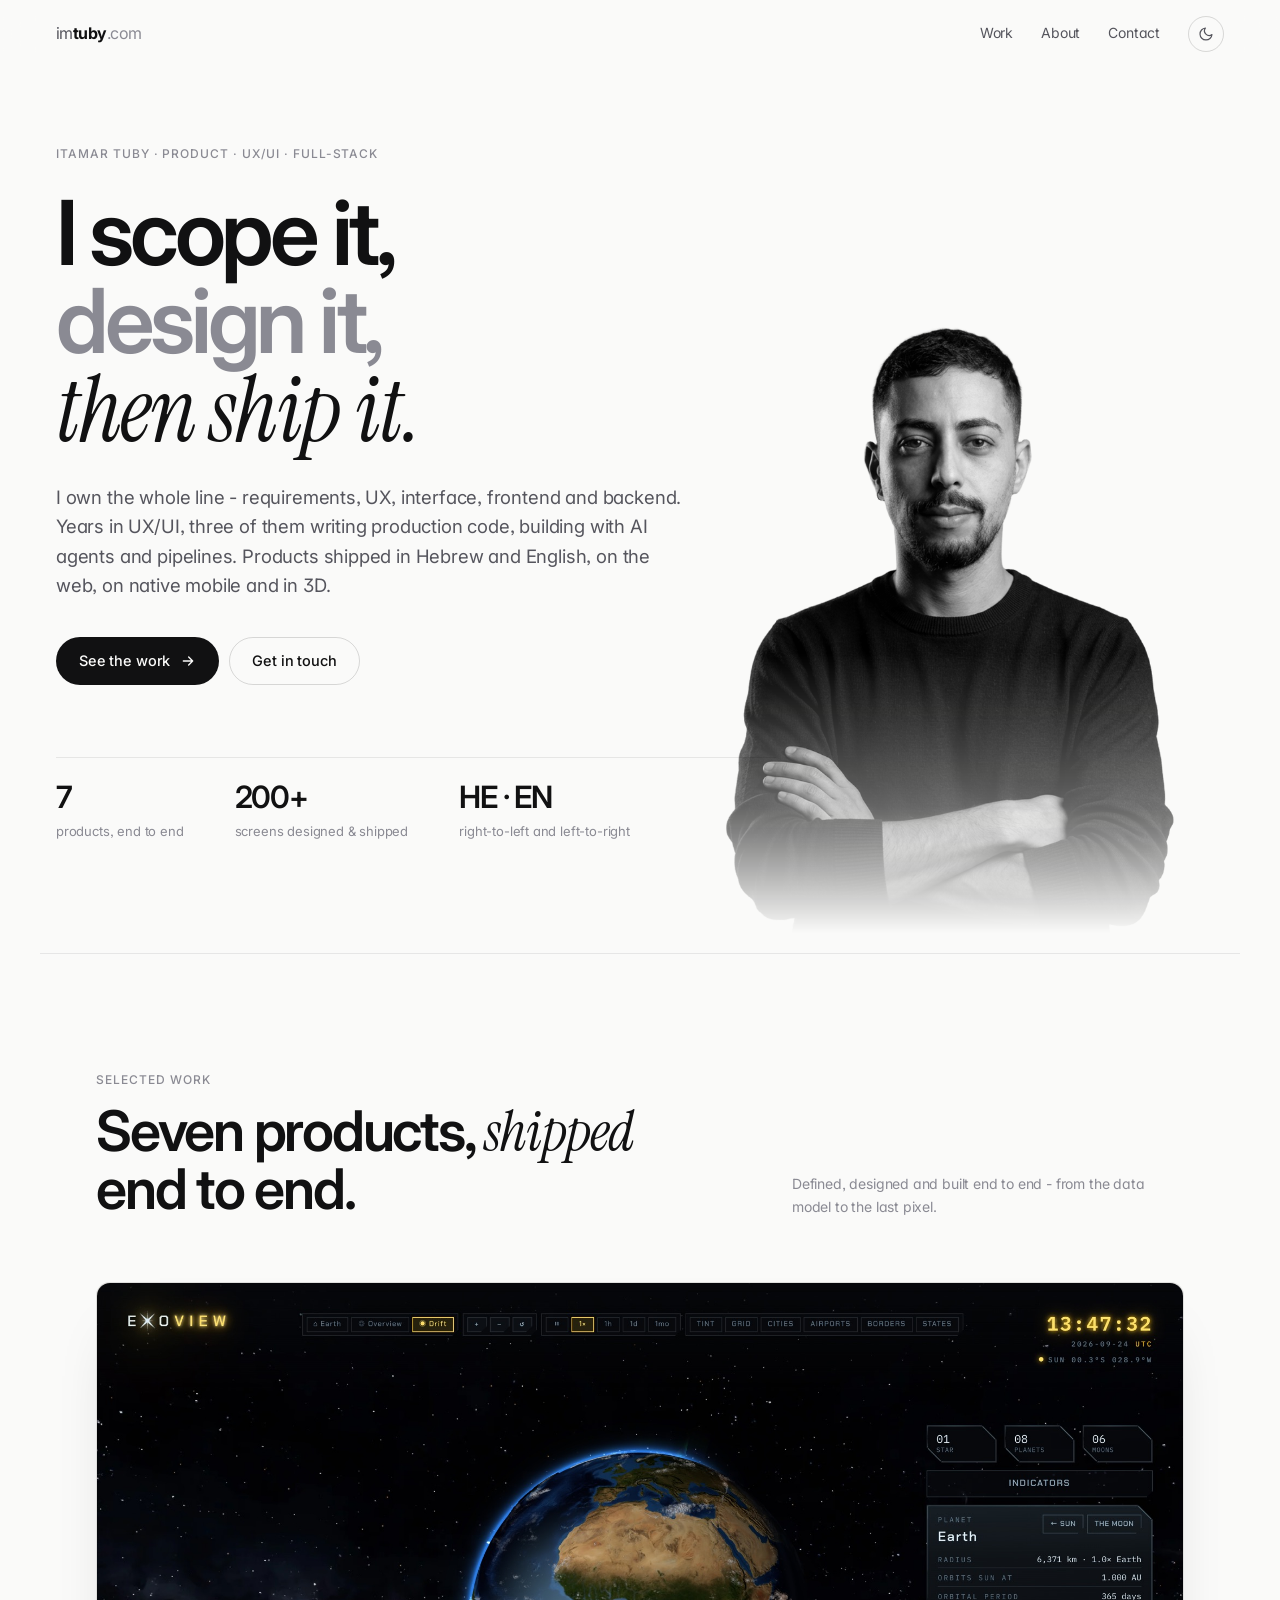
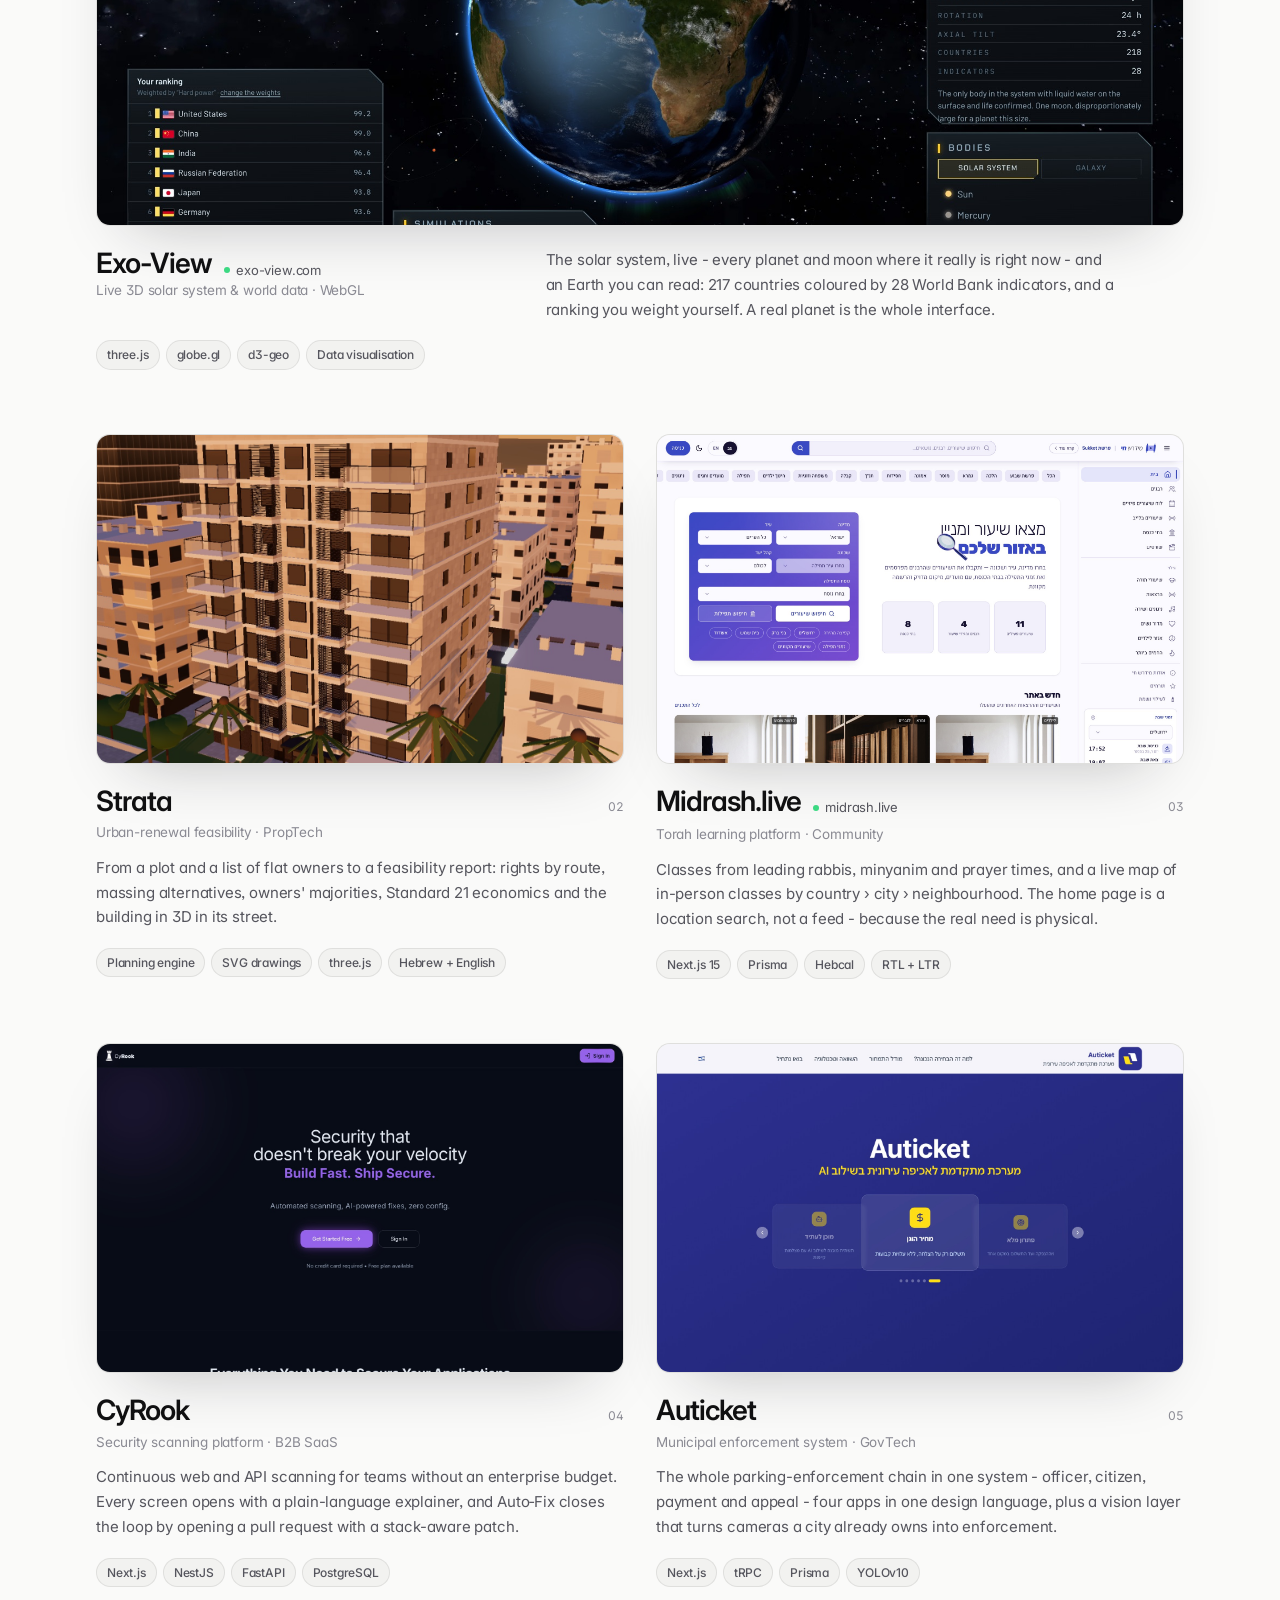
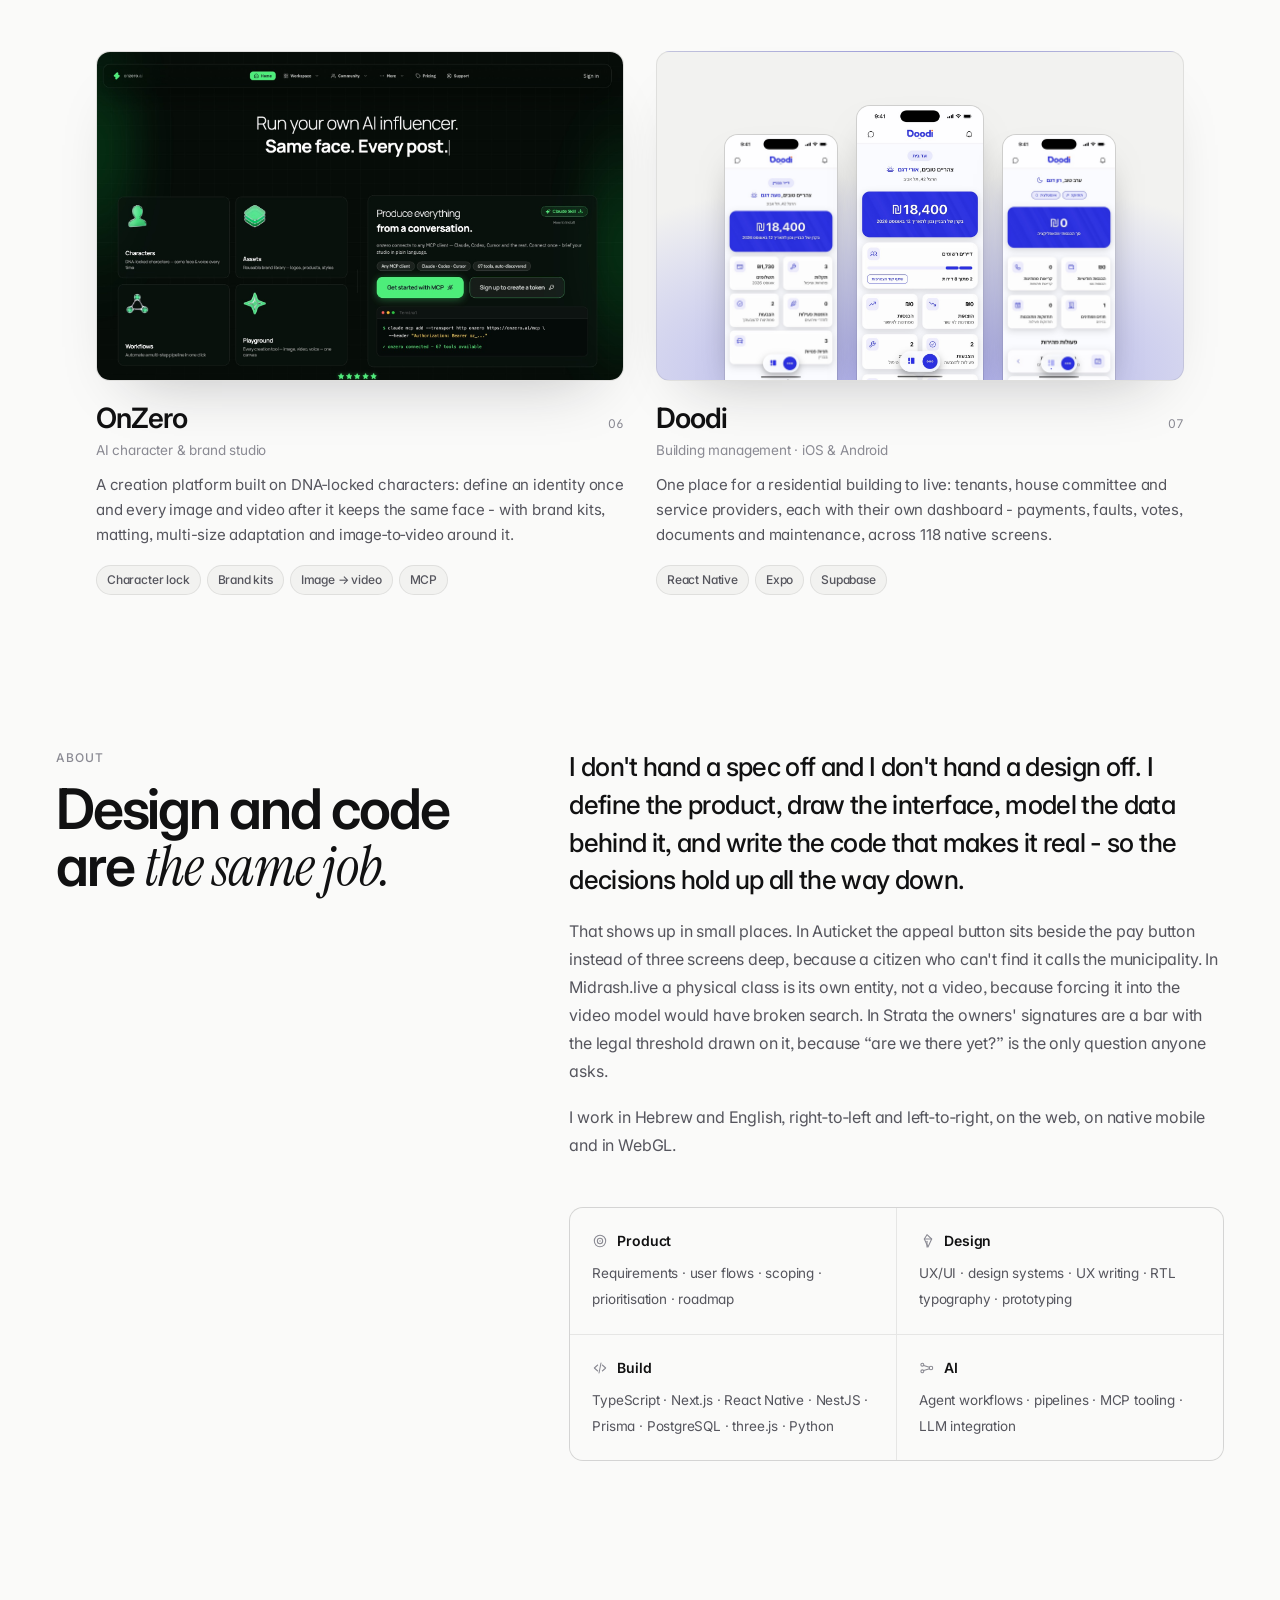
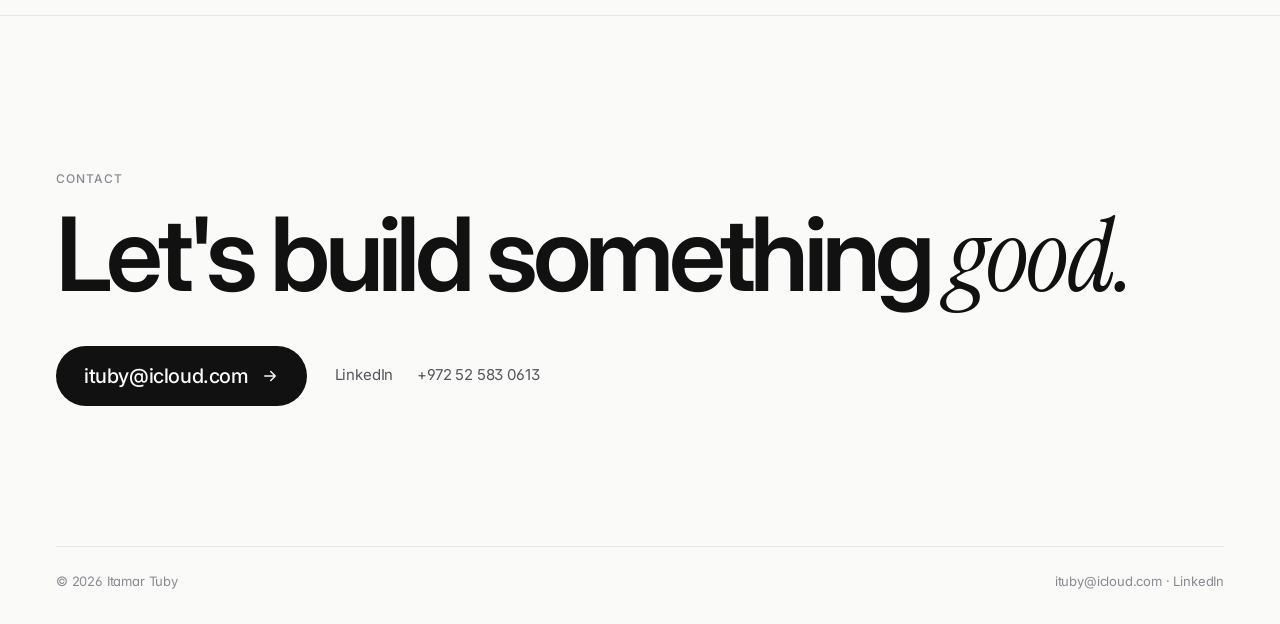
==== commit 292beec2: "Hero portrait: unframed, part of the backdrop on desktop and mobile; drop the caption Co-Authored-By" ====
--- a/index.html
+++ b/index.html
@@ -19,7 +19,7 @@
 <link rel="preconnect" href="https://fonts.googleapis.com">
 <link rel="preconnect" href="https://fonts.gstatic.com" crossorigin>
 <link href="https://fonts.googleapis.com/css2?family=Inter:wght@400;500;600;700&family=Instrument+Serif:ital@0;1&display=swap" rel="stylesheet">
-<link rel="stylesheet" href="style.css?v=1790259214">
+<link rel="stylesheet" href="style.css?v=1790332890">
 </head>
 <body>
 
@@ -52,6 +52,7 @@
 
 <!-- ============ HERO ============ -->
 <section class="hero" id="top">
+  <div class="hero__portrait" aria-hidden="true"><img class="hero__still" src="img/hero-still.png" alt="" width="1000" height="1000" fetchpriority="high"></div>
   <div class="hero__inner">
     <div class="hero__copy">
       <p class="eyebrow reveal">Itamar Tuby · Product · UX/UI · Full-stack</p>
@@ -83,10 +84,6 @@
       </dl>
     </div>
 
-    <figure class="hero__portrait reveal">
-      <img class="hero__still" src="img/hero-still.png" alt="Portrait of Itamar Tuby" width="1000" height="1000">
-      <figcaption class="hero__caption">Generated &amp; cut out with OnZero</figcaption>
-    </figure>
   </div>
 </section>
 
@@ -262,6 +259,6 @@
   </footer>
 </section>
 
-<script src="script.js?v=1790259214"></script>
+<script src="script.js?v=1790332890"></script>
 </body>
 </html>
--- a/style.css
+++ b/style.css
@@ -142,12 +142,9 @@
 
 /* ---------------- hero ---------------- */
 
-.hero { padding: clamp(120px, 16vh, 168px) var(--gut) clamp(64px, 9vw, 112px); }
-.hero__inner {
-  max-width: var(--maxw); margin: 0 auto;
-  display: grid; grid-template-columns: minmax(0, 1.25fr) minmax(0, .75fr);
-  gap: clamp(32px, 6vw, 96px); align-items: end;
-}
+.hero { position: relative; overflow: hidden; padding: clamp(120px, 16vh, 168px) var(--gut) clamp(64px, 9vw, 112px); }
+.hero__inner { position: relative; z-index: 1; max-width: var(--maxw); margin: 0 auto; }
+.hero__copy { max-width: 720px; }
 
 .hero__title {
   margin-top: 26px;
@@ -171,23 +168,22 @@
 .hero__stats dt { font-size: clamp(24px, 2.4vw, 32px); font-weight: 600; letter-spacing: -.04em; line-height: 1; }
 .hero__stats dd { font-size: 13px; color: var(--fg-3); margin-top: 8px; }
 
+/* the portrait is part of the backdrop, not a picture on the page:
+   no frame, anchored to the bottom edge and dissolved into the background */
 .hero__portrait {
-  position: relative; aspect-ratio: 4 / 5; overflow: hidden;
-  border-radius: var(--r); background: var(--bg-2); border: 1px solid var(--line);
+  position: absolute; z-index: 0; bottom: 0; pointer-events: none;
+  right: max(0px, calc((100% - var(--maxw)) / 2 - 40px));
+  width: min(52vw, 760px);
+  animation: portraitIn 1.4s var(--ease-out) .15s both;
 }
 .hero__still {
-  position: absolute; inset: auto 0 0; width: 100%; height: auto;
-  filter: grayscale(1) contrast(1.04);
-  transition: filter .8s var(--ease);
-}
-.hero__portrait:hover .hero__still { filter: grayscale(.2); }
-.hero__caption {
-  position: absolute; left: 14px; bottom: 14px; z-index: 2;
-  font-size: 12px; color: var(--fg-2);
-  padding: 6px 10px; border-radius: 999px;
-  background: color-mix(in srgb, var(--bg) 70%, transparent); backdrop-filter: blur(10px); -webkit-backdrop-filter: blur(10px);
-  border: 1px solid var(--line);
-}
+  width: 100%; height: auto;
+  filter: grayscale(1) contrast(1.05);
+  -webkit-mask-image: linear-gradient(to bottom, #000 55%, rgba(0,0,0,.6) 78%, transparent 97%);
+          mask-image: linear-gradient(to bottom, #000 55%, rgba(0,0,0,.6) 78%, transparent 97%);
+}
+[data-theme="light"] .hero__still { filter: grayscale(1) contrast(1.02) brightness(1.02); }
+@keyframes portraitIn { from { opacity: 0; transform: translateY(24px); } to { opacity: 1; transform: none; } }
 
 /* ---------------- work ---------------- */
 
@@ -312,9 +308,8 @@
 /* ---------------- responsive ---------------- */
 
 @media (max-width: 1023px) {
-  .hero__inner { grid-template-columns: 1fr; align-items: start; }
-  .hero__portrait { order: -1; width: min(220px, 50vw); aspect-ratio: 1; border-radius: 50%; }
-  .hero__caption { display: none; }
+  .hero__portrait { width: min(62vw, 560px); right: -6vw; opacity: .55; }
+  .hero__copy { max-width: 640px; }
   .card--wide .card__body { grid-template-columns: 1fr; }
   .card--wide .card__desc { margin-top: 6px; }
   .about__inner { grid-template-columns: 1fr; }
@@ -322,8 +317,10 @@
 
 @media (max-width: 767px) {
   .nav { height: 60px; gap: 6px; }
-  .hero { padding-top: 100px; }
-  .hero__portrait { width: 112px; }
+  /* phone: the face sits clear at the top, the copy starts over the portrait's dissolving lower half */
+  .hero { padding-top: calc(64px + 58vw); }
+  .hero__portrait { top: 56px; bottom: auto; right: -8vw; width: 86vw; opacity: 1; }
+  .hero__still { -webkit-mask-image: linear-gradient(to bottom, #000 38%, transparent 82%); mask-image: linear-gradient(to bottom, #000 38%, transparent 82%); }
   .hero__title { font-size: clamp(34px, 10.4vw, 56px); margin-top: 20px; }
   .hero__title .line__i { white-space: normal; }
   .hero__stats { grid-template-columns: repeat(3, 1fr); gap: 16px; }
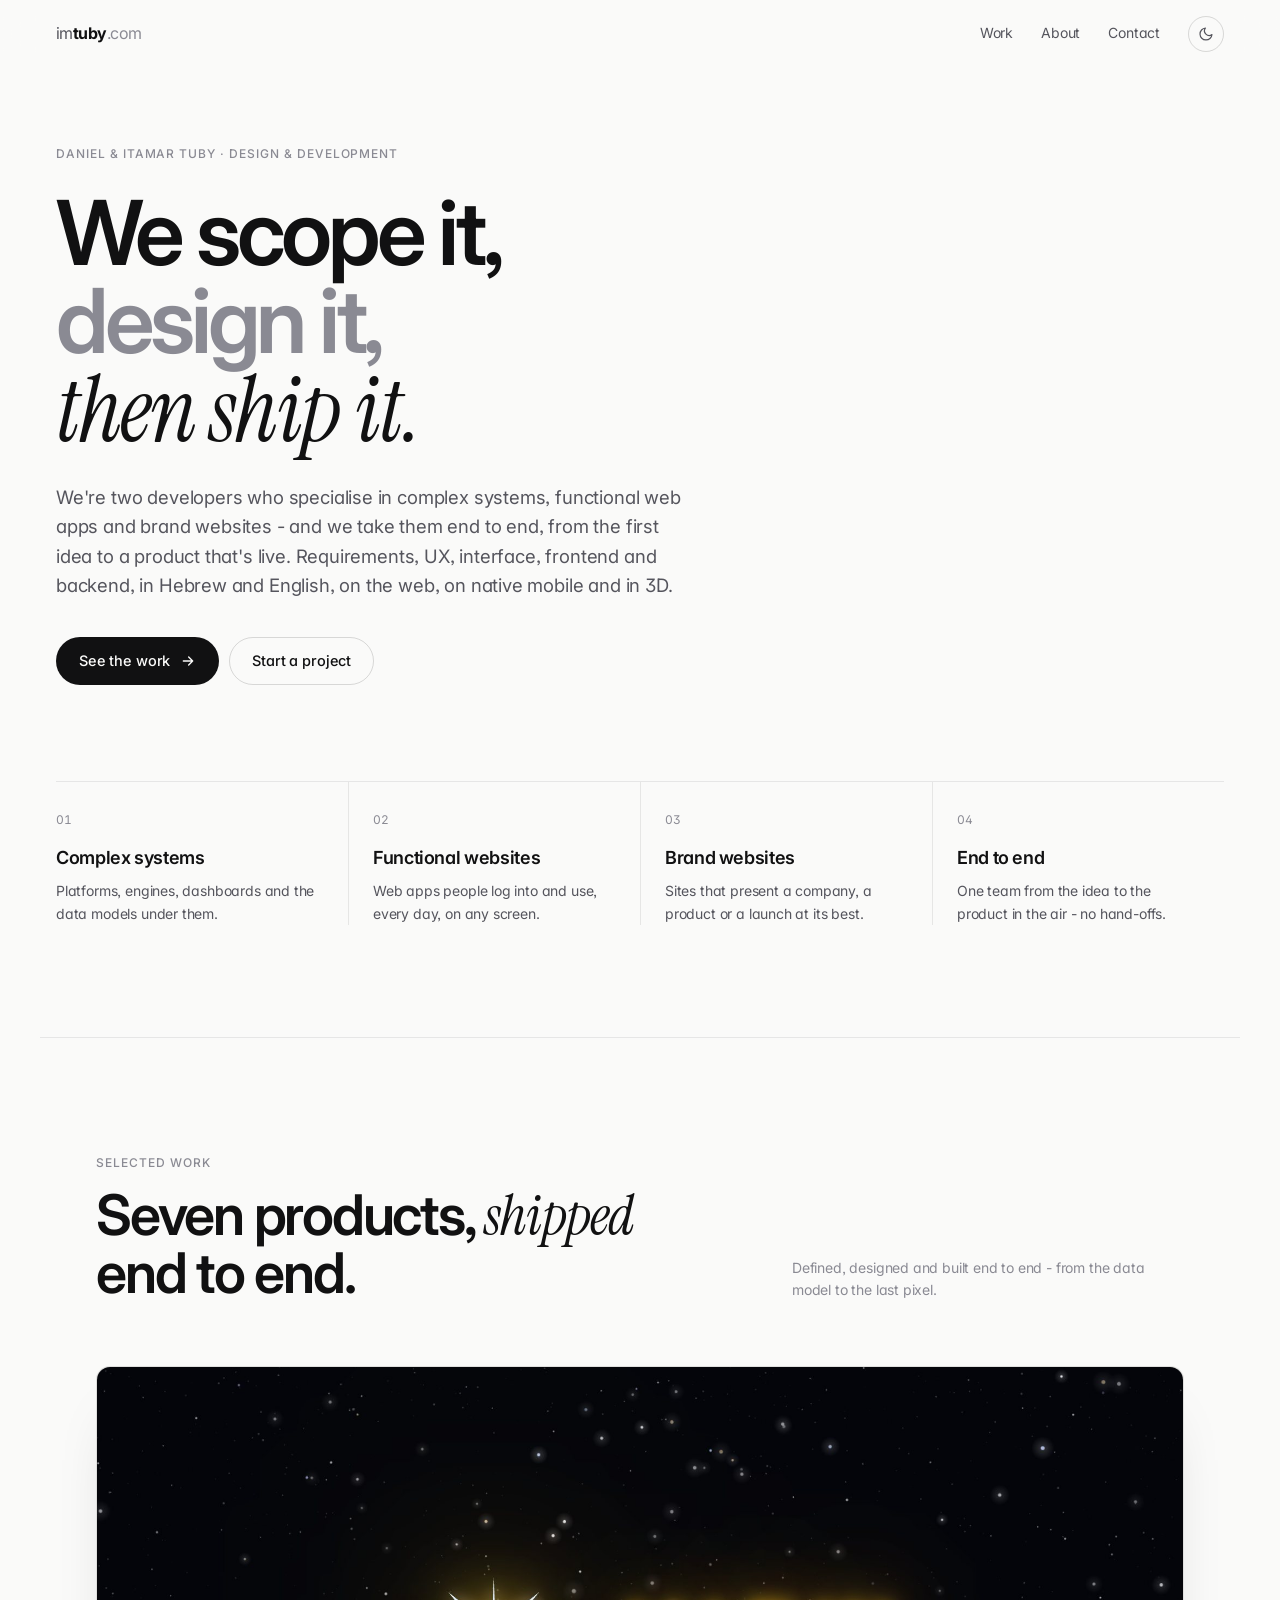
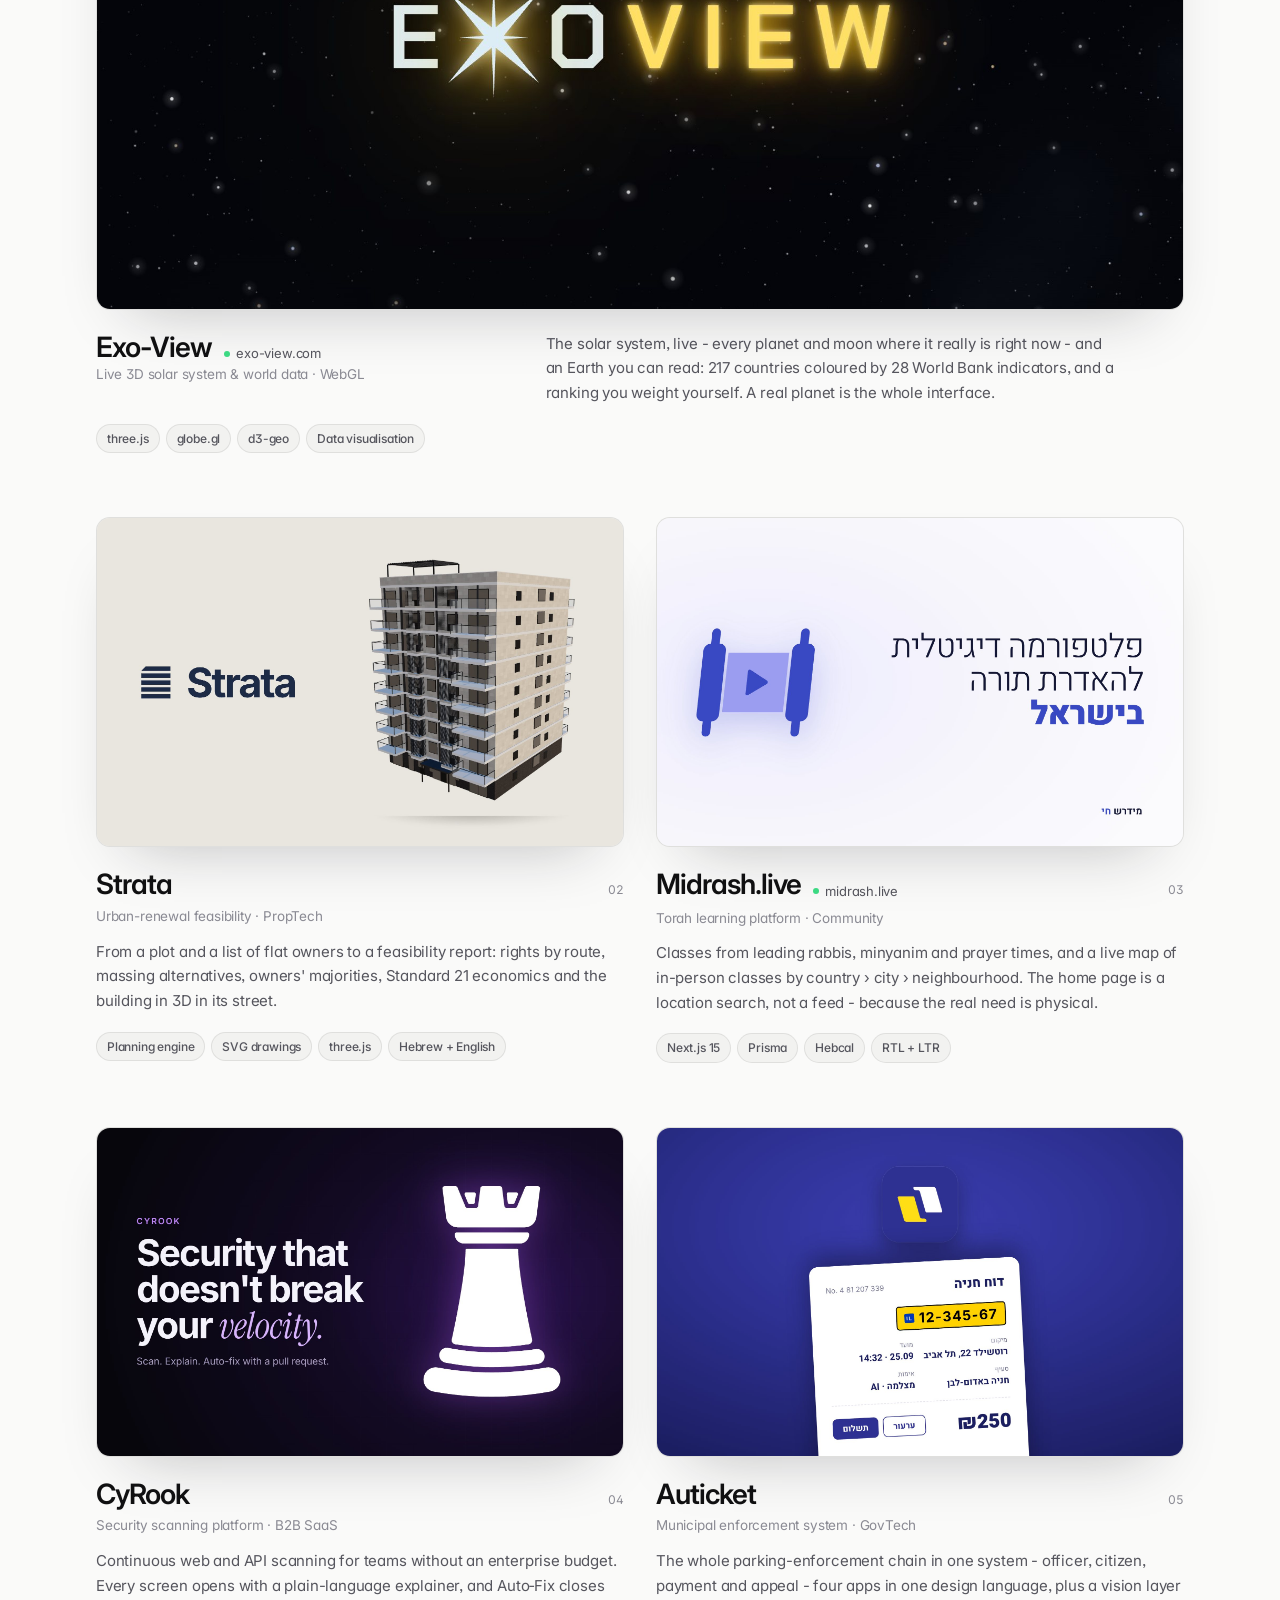
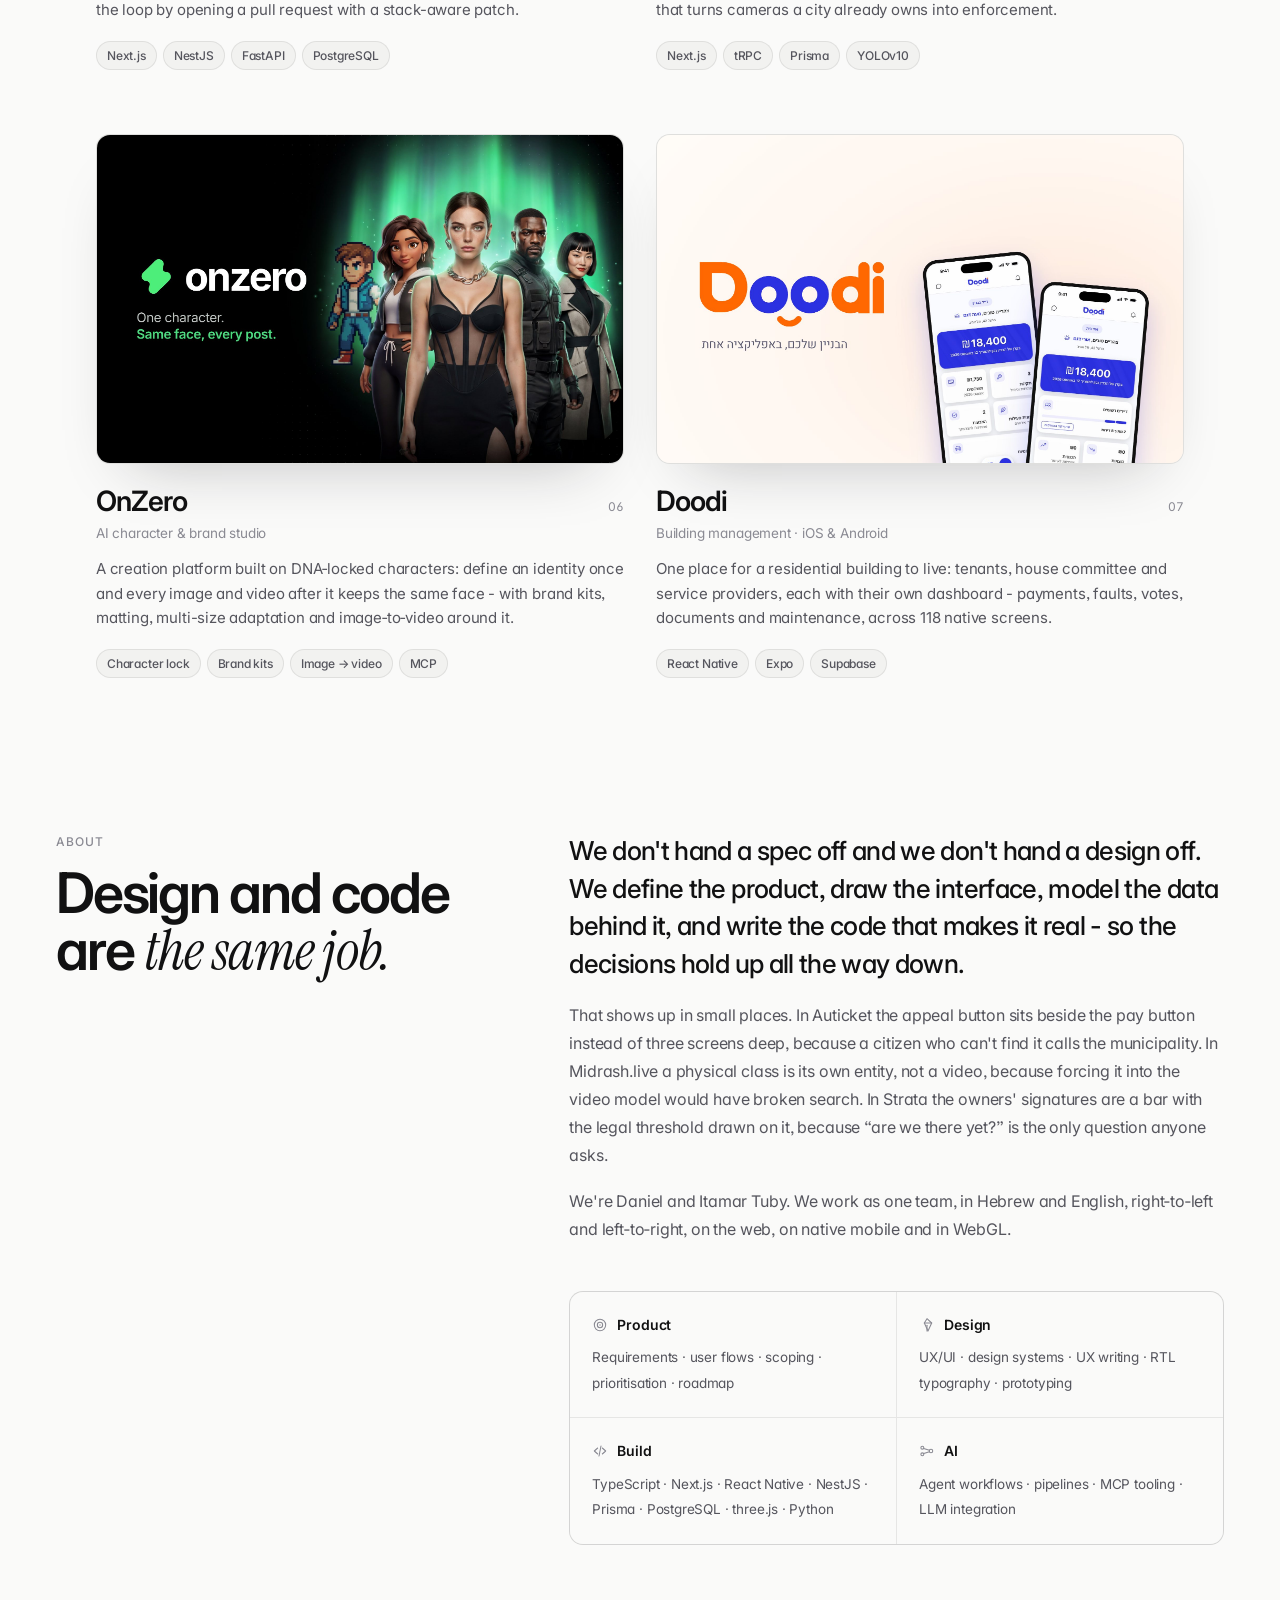
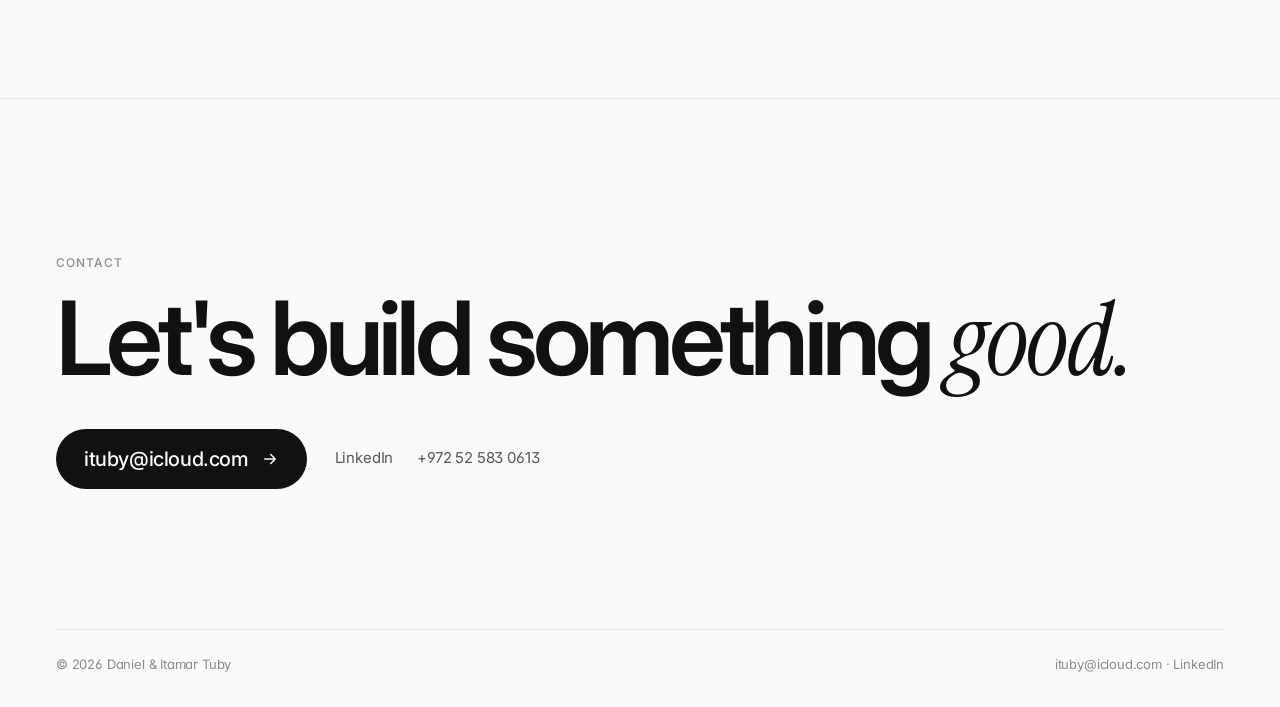
==== commit f01be12f: "Covers for every project, two-person copy, fix squashed covers on mobile - Each home card gets a des" ====
--- a/index.html
+++ b/index.html
@@ -3,13 +3,13 @@
 <head>
 <meta charset="utf-8">
 <meta name="viewport" content="width=device-width, initial-scale=1">
-<title>Itamar Tuby - Product, UX/UI &amp; Full-stack</title>
-<meta name="description" content="Product person, UX/UI and full-stack. I define, design and build products end to end - web, native mobile and 3D, in Hebrew and English.">
+<title>Daniel &amp; Itamar Tuby - Design &amp; development, end to end</title>
+<meta name="description" content="Daniel and Itamar Tuby - two developers specialising in complex systems, functional web apps and brand websites, end to end from idea to live product.">
 <link rel="canonical" href="https://imtuby.com/">
 <meta property="og:type" content="website">
-<meta property="og:site_name" content="Itamar Tuby">
-<meta property="og:title" content="Itamar Tuby - Product, UX/UI &amp; Full-stack">
-<meta property="og:description" content="Product person, UX/UI and full-stack. I define, design and build products end to end - web, native mobile and 3D, in Hebrew and English.">
+<meta property="og:site_name" content="Daniel &amp; Itamar Tuby">
+<meta property="og:title" content="Daniel &amp; Itamar Tuby - Design &amp; development, end to end">
+<meta property="og:description" content="Daniel and Itamar Tuby - two developers specialising in complex systems, functional web apps and brand websites, end to end from idea to live product.">
 <meta property="og:url" content="https://imtuby.com/">
 <meta property="og:image" content="https://imtuby.com/img/og.jpg">
 <meta name="twitter:card" content="summary_large_image">
@@ -19,12 +19,12 @@
 <link rel="preconnect" href="https://fonts.googleapis.com">
 <link rel="preconnect" href="https://fonts.gstatic.com" crossorigin>
 <link href="https://fonts.googleapis.com/css2?family=Inter:wght@400;500;600;700&family=Instrument+Serif:ital@0;1&display=swap" rel="stylesheet">
-<link rel="stylesheet" href="style.css?v=1790332890">
+<link rel="stylesheet" href="style.css?v=1790337916">
 </head>
 <body>
 
 <header class="nav">
-  <a class="nav__mark" href="#top" aria-label="Itamar Tuby - home"><span class="nm-i">im</span><span class="nm-n">tuby</span><span class="nm-t">.com</span></a>
+  <a class="nav__mark" href="#top" aria-label="Daniel &amp; Itamar Tuby - home"><span class="nm-i">im</span><span class="nm-n">tuby</span><span class="nm-t">.com</span></a>
   <nav class="nav__links" aria-label="Primary">
     <a href="#work">Work</a>
     <a href="#about">About</a>
@@ -52,21 +52,21 @@
 
 <!-- ============ HERO ============ -->
 <section class="hero" id="top">
-  <div class="hero__portrait" aria-hidden="true"><img class="hero__still" src="img/hero-still.png" alt="" width="1000" height="1000" fetchpriority="high"></div>
   <div class="hero__inner">
     <div class="hero__copy">
-      <p class="eyebrow reveal">Itamar Tuby · Product · UX/UI · Full-stack</p>
+      <p class="eyebrow reveal">Daniel &amp; Itamar Tuby · Design &amp; development</p>
 
       <h1 class="hero__title">
-        <span class="line"><span class="line__i">I scope it,</span></span>
+        <span class="line"><span class="line__i">We scope it,</span></span>
         <span class="line"><span class="line__i lt">design it,</span></span>
         <span class="line"><span class="line__i"><em>then ship it.</em></span></span>
       </h1>
 
       <p class="hero__lede reveal">
-        I own the whole line - requirements, UX, interface, frontend and backend. Years in UX/UI,
-        three of them writing production code, building with AI agents and pipelines. Products
-        shipped in Hebrew and English, on the web, on native mobile and in 3D.
+        We're two developers who specialise in complex systems, functional web apps and brand
+        websites - and we take them end to end, from the first idea to a product that's live.
+        Requirements, UX, interface, frontend and backend, in Hebrew and English, on the web,
+        on native mobile and in 3D.
       </p>
 
       <div class="hero__cta reveal">
@@ -74,16 +74,16 @@
           <span>See the work</span>
           <svg viewBox="0 0 24 24" fill="none" stroke="currentColor" stroke-width="2" stroke-linecap="round" stroke-linejoin="round"><path d="M5 12h14M13 6l6 6-6 6"/></svg>
         </a>
-        <a class="btn btn--ghost" href="#contact"><span>Get in touch</span></a>
-      </div>
-
-      <dl class="hero__stats reveal">
-        <div><dt>7</dt><dd>products, end to end</dd></div>
-        <div><dt>200+</dt><dd>screens designed &amp; shipped</dd></div>
-        <div><dt>HE · EN</dt><dd>right-to-left and left-to-right</dd></div>
-      </dl>
-    </div>
-
+        <a class="btn btn--ghost" href="#contact"><span>Start a project</span></a>
+      </div>
+    </div>
+
+    <ul class="hero__services reveal">
+      <li><span>01</span><b>Complex systems</b><p>Platforms, engines, dashboards and the data models under them.</p></li>
+      <li><span>02</span><b>Functional websites</b><p>Web apps people log into and use, every day, on any screen.</p></li>
+      <li><span>03</span><b>Brand websites</b><p>Sites that present a company, a product or a launch at its best.</p></li>
+      <li><span>04</span><b>End to end</b><p>One team from the idea to the product in the air - no hand-offs.</p></li>
+    </ul>
   </div>
 </section>
 
@@ -101,7 +101,7 @@
 
     <article class="card card--wide reveal" id="exoview" style="--accent:#F5C518">
       <a class="card__media" href="exoview.html" aria-label="Exo-View case study">
-        <img src="img/shots/exoview-app.jpg" alt="Exo-View - the Earth as the interface" width="2000" height="1250">
+        <img src="img/covers/exoview.jpg" alt="Exo-View" width="2000" height="1250">
         <span class="card__cta">Case study <svg viewBox="0 0 24 24" fill="none" stroke="currentColor" stroke-width="2" stroke-linecap="round" stroke-linejoin="round"><path d="M5 12h14M13 6l6 6-6 6"/></svg></span>
       </a>
       <div class="card__body">
@@ -116,7 +116,7 @@
 
     <article class="card reveal" id="strata" style="--accent:#E0A21B">
       <a class="card__media" href="strata.html" aria-label="Strata case study">
-        <img loading="lazy" src="img/shots/strata-3d-sunset.jpg" alt="Strata - a proposed building in 3D, at sunset" width="1600" height="816">
+        <img loading="lazy" src="img/covers/strata.jpg" alt="Strata" width="2000" height="1250">
         <span class="card__cta">Case study <svg viewBox="0 0 24 24" fill="none" stroke="currentColor" stroke-width="2" stroke-linecap="round" stroke-linejoin="round"><path d="M5 12h14M13 6l6 6-6 6"/></svg></span>
       </a>
       <div class="card__body">
@@ -130,7 +130,7 @@
 
     <article class="card reveal" id="midrash" style="--accent:#3B4BC8">
       <a class="card__media" href="midrash.html" aria-label="Midrash.live case study">
-        <img loading="lazy" src="img/shots/midrash-home.jpg" alt="Midrash.live - find a class and a minyan in your area" width="2000" height="1250">
+        <img loading="lazy" src="img/covers/midrash.jpg" alt="Midrash.live" width="2000" height="1250">
         <span class="card__cta">Case study <svg viewBox="0 0 24 24" fill="none" stroke="currentColor" stroke-width="2" stroke-linecap="round" stroke-linejoin="round"><path d="M5 12h14M13 6l6 6-6 6"/></svg></span>
       </a>
       <div class="card__body">
@@ -144,7 +144,7 @@
 
     <article class="card reveal" id="cyrook" style="--accent:#A855F7">
       <a class="card__media" href="cyrook.html" aria-label="CyRook case study">
-        <img loading="lazy" src="img/shots/cyrook-home.jpg" alt="CyRook landing page" width="1600" height="1000">
+        <img loading="lazy" src="img/covers/cyrook.jpg" alt="CyRook" width="2000" height="1250">
         <span class="card__cta">Case study <svg viewBox="0 0 24 24" fill="none" stroke="currentColor" stroke-width="2" stroke-linecap="round" stroke-linejoin="round"><path d="M5 12h14M13 6l6 6-6 6"/></svg></span>
       </a>
       <div class="card__body">
@@ -158,7 +158,7 @@
 
     <article class="card reveal" id="auticket" style="--accent:#2E3192">
       <a class="card__media" href="auticket.html" aria-label="Auticket case study">
-        <img loading="lazy" src="img/shots/auticket-landing-home.jpg" alt="Auticket landing page" width="1600" height="1000">
+        <img loading="lazy" src="img/covers/auticket.jpg" alt="Auticket" width="2000" height="1250">
         <span class="card__cta">Case study <svg viewBox="0 0 24 24" fill="none" stroke="currentColor" stroke-width="2" stroke-linecap="round" stroke-linejoin="round"><path d="M5 12h14M13 6l6 6-6 6"/></svg></span>
       </a>
       <div class="card__body">
@@ -172,7 +172,7 @@
 
     <article class="card reveal" id="onzero" style="--accent:#12B981">
       <a class="card__media" href="onzero.html" aria-label="OnZero case study">
-        <img loading="lazy" src="img/shots/onzero-home.jpg" alt="OnZero home" width="1600" height="1000">
+        <img loading="lazy" src="img/covers/onzero.jpg" alt="OnZero" width="2000" height="1250">
         <span class="card__cta">Case study <svg viewBox="0 0 24 24" fill="none" stroke="currentColor" stroke-width="2" stroke-linecap="round" stroke-linejoin="round"><path d="M5 12h14M13 6l6 6-6 6"/></svg></span>
       </a>
       <div class="card__body">
@@ -185,10 +185,8 @@
     </article>
 
     <article class="card reveal" id="doodi" style="--accent:#2F2FE0">
-      <a class="card__media card__media--phones" href="doodi.html" aria-label="Doodi case study">
-        <img loading="lazy" src="img/shots/doodi-tenant.jpg" alt="Doodi resident dashboard" width="460" height="1000">
-        <img loading="lazy" src="img/shots/doodi-board.jpg" alt="Doodi committee dashboard" width="460" height="1000">
-        <img loading="lazy" src="img/shots/doodi-vendor.jpg" alt="Doodi service provider dashboard" width="460" height="1000">
+      <a class="card__media" href="doodi.html" aria-label="Doodi case study">
+        <img loading="lazy" src="img/covers/doodi.jpg" alt="Doodi" width="2000" height="1250">
         <span class="card__cta">Case study <svg viewBox="0 0 24 24" fill="none" stroke="currentColor" stroke-width="2" stroke-linecap="round" stroke-linejoin="round"><path d="M5 12h14M13 6l6 6-6 6"/></svg></span>
       </a>
       <div class="card__body">
@@ -212,7 +210,7 @@
     </div>
     <div class="about__body reveal">
       <p class="about__lead">
-        I don't hand a spec off and I don't hand a design off. I define the product, draw the
+        We don't hand a spec off and we don't hand a design off. We define the product, draw the
         interface, model the data behind it, and write the code that makes it real - so the
         decisions hold up all the way down.
       </p>
@@ -224,8 +222,8 @@
         legal threshold drawn on it, because “are we there yet?” is the only question anyone asks.
       </p>
       <p>
-        I work in Hebrew and English, right&#8209;to&#8209;left and left&#8209;to&#8209;right, on the web,
-        on native mobile and in WebGL.
+        We're Daniel and Itamar Tuby. We work as one team, in Hebrew and English, right&#8209;to&#8209;left
+        and left&#8209;to&#8209;right, on the web, on native mobile and in WebGL.
       </p>
       <ul class="about__cols">
         <li><b><svg viewBox="0 0 24 24" fill="none" stroke="currentColor" stroke-width="1.6" stroke-linecap="round"><circle cx="12" cy="12" r="8.5"/><circle cx="12" cy="12" r="4"/><circle cx="12" cy="12" r="1" fill="currentColor" stroke="none"/></svg>Product</b><span>Requirements · user flows · scoping · prioritisation · roadmap</span></li>
@@ -254,11 +252,11 @@
     </div>
   </div>
   <footer class="foot">
-    <span>© 2026 Itamar Tuby</span>
+    <span>© 2026 Daniel &amp; Itamar Tuby</span>
     <span><a href="mailto:ituby@icloud.com">ituby@icloud.com</a> · <a href="https://www.linkedin.com/in/tubyitamar/" target="_blank" rel="noopener">LinkedIn</a></span>
   </footer>
 </section>
 
-<script src="script.js?v=1790332890"></script>
+<script src="script.js?v=1790337916"></script>
 </body>
 </html>
--- a/style.css
+++ b/style.css
@@ -59,7 +59,7 @@
 }
 
 ::selection { background: var(--fg); color: var(--bg); }
-img { max-width: 100%; display: block; }
+img { max-width: 100%; height: auto; display: block; }
 a { color: inherit; text-decoration: none; }
 :focus-visible { outline: 2px solid var(--fg); outline-offset: 3px; border-radius: 4px; }
 
@@ -144,7 +144,7 @@
 
 .hero { position: relative; overflow: hidden; padding: clamp(120px, 16vh, 168px) var(--gut) clamp(64px, 9vw, 112px); }
 .hero__inner { position: relative; z-index: 1; max-width: var(--maxw); margin: 0 auto; }
-.hero__copy { max-width: 720px; }
+.hero__copy { max-width: 820px; }
 
 .hero__title {
   margin-top: 26px;
@@ -161,29 +161,17 @@
 .hero__lede { margin-top: 28px; max-width: 34em; font-size: clamp(16px, 1.45vw, 18.5px); color: var(--fg-2); line-height: 1.6; }
 .hero__cta { display: flex; flex-wrap: wrap; gap: 10px; margin-top: 36px; }
 
-.hero__stats {
-  display: grid; grid-template-columns: repeat(3, auto); justify-content: start; gap: clamp(28px, 4vw, 56px);
-  margin-top: clamp(44px, 6vw, 72px); padding-top: 24px; border-top: 1px solid var(--line);
-}
-.hero__stats dt { font-size: clamp(24px, 2.4vw, 32px); font-weight: 600; letter-spacing: -.04em; line-height: 1; }
-.hero__stats dd { font-size: 13px; color: var(--fg-3); margin-top: 8px; }
-
-/* the portrait is part of the backdrop, not a picture on the page:
-   no frame, anchored to the bottom edge and dissolved into the background */
-.hero__portrait {
-  position: absolute; z-index: 0; bottom: 0; pointer-events: none;
-  right: max(0px, calc((100% - var(--maxw)) / 2 - 40px));
-  width: min(52vw, 760px);
-  animation: portraitIn 1.4s var(--ease-out) .15s both;
-}
-.hero__still {
-  width: 100%; height: auto;
-  filter: grayscale(1) contrast(1.05);
-  -webkit-mask-image: linear-gradient(to bottom, #000 55%, rgba(0,0,0,.6) 78%, transparent 97%);
-          mask-image: linear-gradient(to bottom, #000 55%, rgba(0,0,0,.6) 78%, transparent 97%);
-}
-[data-theme="light"] .hero__still { filter: grayscale(1) contrast(1.02) brightness(1.02); }
-@keyframes portraitIn { from { opacity: 0; transform: translateY(24px); } to { opacity: 1; transform: none; } }
+
+/* what we build - four columns under the headline */
+.hero__services {
+  list-style: none; display: grid; grid-template-columns: repeat(4, minmax(0, 1fr));
+  margin-top: clamp(56px, 8vw, 96px); border-top: 1px solid var(--line);
+}
+.hero__services li { padding: 24px 24px 0 0; }
+.hero__services li + li { padding-left: 24px; border-left: 1px solid var(--line); }
+.hero__services span { font-size: 12px; color: var(--fg-3); font-variant-numeric: tabular-nums; }
+.hero__services b { display: block; margin-top: 12px; font-size: 18px; font-weight: 600; letter-spacing: -.02em; }
+.hero__services p { margin-top: 8px; font-size: 14px; line-height: 1.6; color: var(--fg-2); }
 
 /* ---------------- work ---------------- */
 
@@ -201,7 +189,7 @@
   isolation: isolate;
 }
 .card--wide .card__media { aspect-ratio: 16 / 8; }
-.card__media > img { width: 100%; height: 100%; object-fit: cover; object-position: top; transition: transform 1s var(--ease-out); }
+.card__media > img { width: 100%; height: 100%; object-fit: cover; object-position: center; transition: transform 1s var(--ease-out); }
 .card__media:hover > img { transform: scale(1.018); }
 
 /* phones sit on a tinted stage instead of being cropped */
@@ -308,8 +296,9 @@
 /* ---------------- responsive ---------------- */
 
 @media (max-width: 1023px) {
-  .hero__portrait { width: min(62vw, 560px); right: -6vw; opacity: .55; }
-  .hero__copy { max-width: 640px; }
+  .hero__services { grid-template-columns: repeat(2, minmax(0, 1fr)); }
+  .hero__services li:nth-child(3) { padding-left: 0; border-left: 0; }
+  .hero__services li:nth-child(n+3) { border-top: 1px solid var(--line); margin-top: 24px; }
   .card--wide .card__body { grid-template-columns: 1fr; }
   .card--wide .card__desc { margin-top: 6px; }
   .about__inner { grid-template-columns: 1fr; }
@@ -317,19 +306,19 @@
 
 @media (max-width: 767px) {
   .nav { height: 60px; gap: 6px; }
-  /* phone: the face sits clear at the top, the copy starts over the portrait's dissolving lower half */
-  .hero { padding-top: calc(64px + 58vw); }
-  .hero__portrait { top: 56px; bottom: auto; right: -8vw; width: 86vw; opacity: 1; }
-  .hero__still { -webkit-mask-image: linear-gradient(to bottom, #000 38%, transparent 82%); mask-image: linear-gradient(to bottom, #000 38%, transparent 82%); }
+  .hero { padding-top: 104px; }
   .hero__title { font-size: clamp(34px, 10.4vw, 56px); margin-top: 20px; }
   .hero__title .line__i { white-space: normal; }
-  .hero__stats { grid-template-columns: repeat(3, 1fr); gap: 16px; }
-  .hero__stats dd { font-size: 12px; }
   .work__grid { grid-template-columns: 1fr; gap: 48px; }
   .card--wide .card__media { aspect-ratio: 16 / 10; }
   .card__cta { display: none; }
   .about__cols { grid-template-columns: 1fr; }
   .mailto { height: 54px; padding: 0 22px; }
+}
+@media (max-width: 560px) {
+  .hero__services { grid-template-columns: 1fr; }
+  .hero__services li, .hero__services li + li { padding: 20px 0 0; border-left: 0; }
+  .hero__services li + li { border-top: 1px solid var(--line); margin-top: 20px; }
 }
 @media (max-width: 480px) {
   .hero__cta .btn { flex: 1 1 auto; }
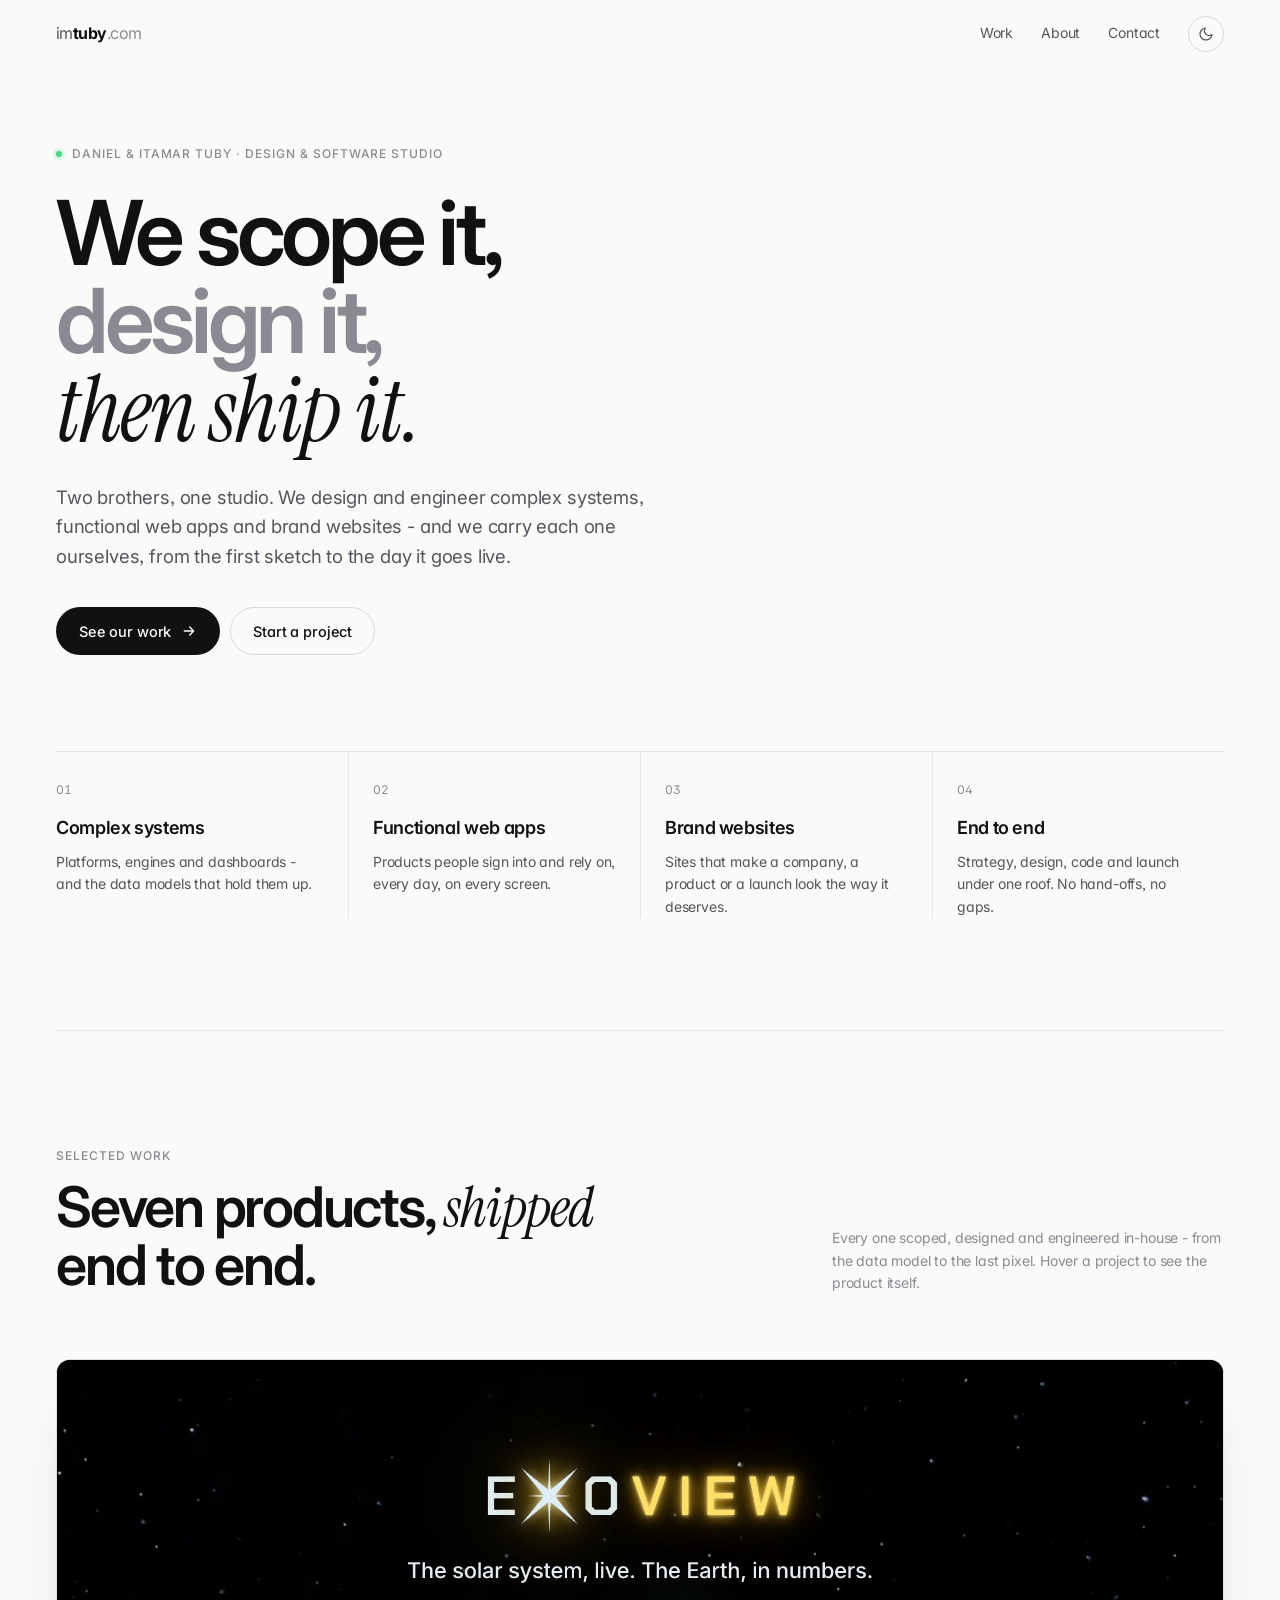
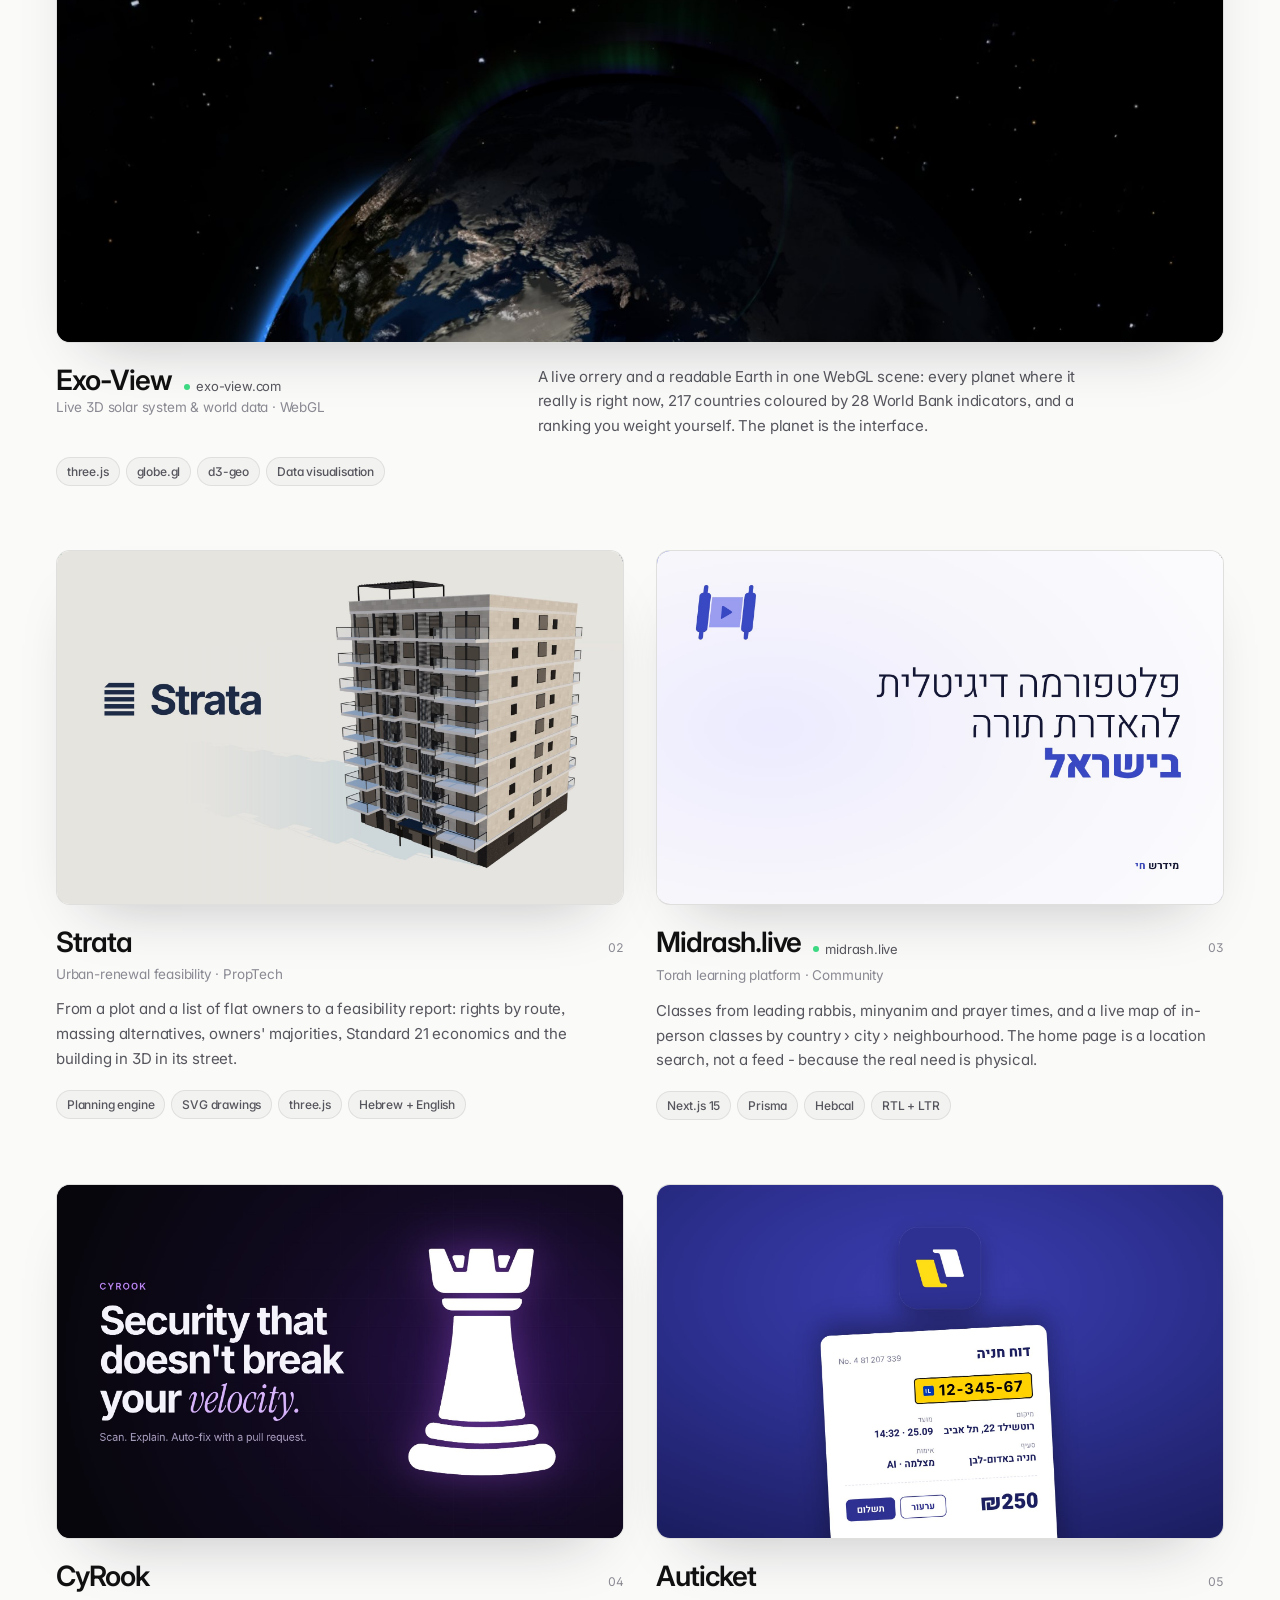
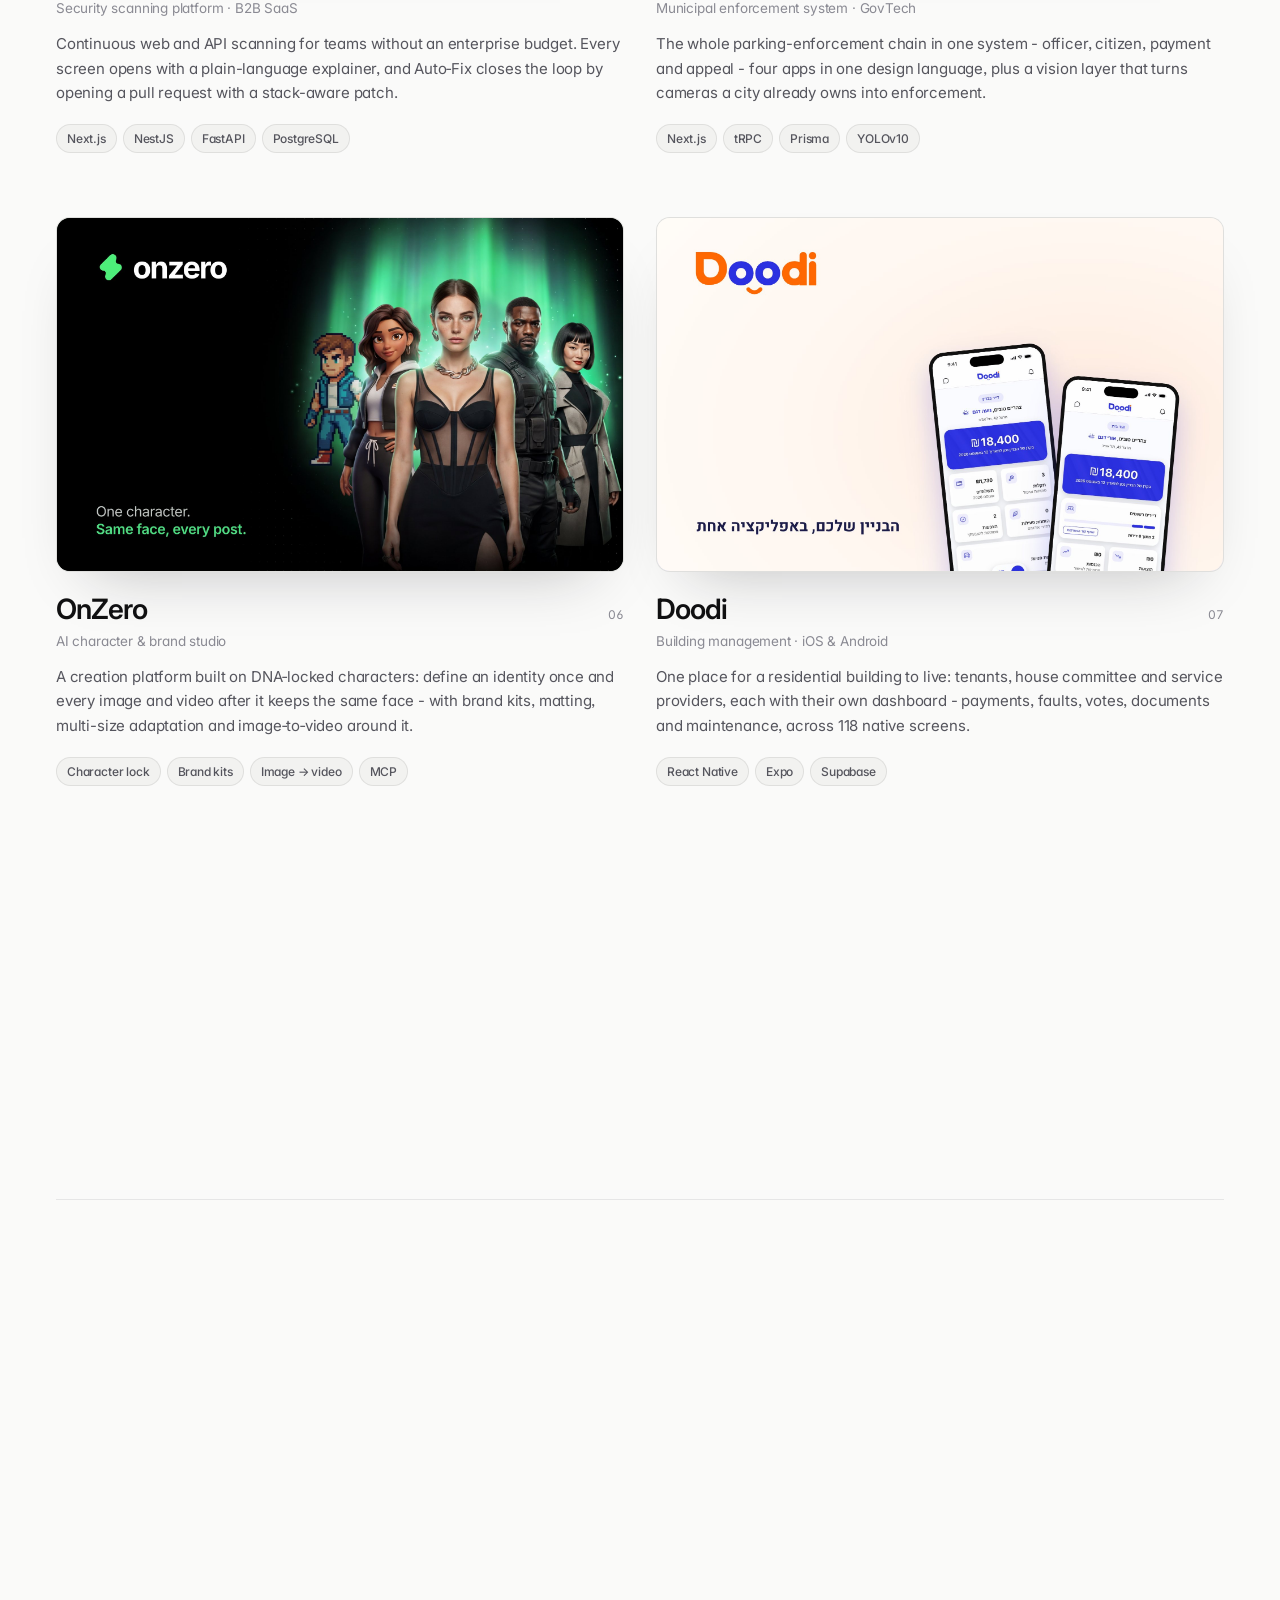
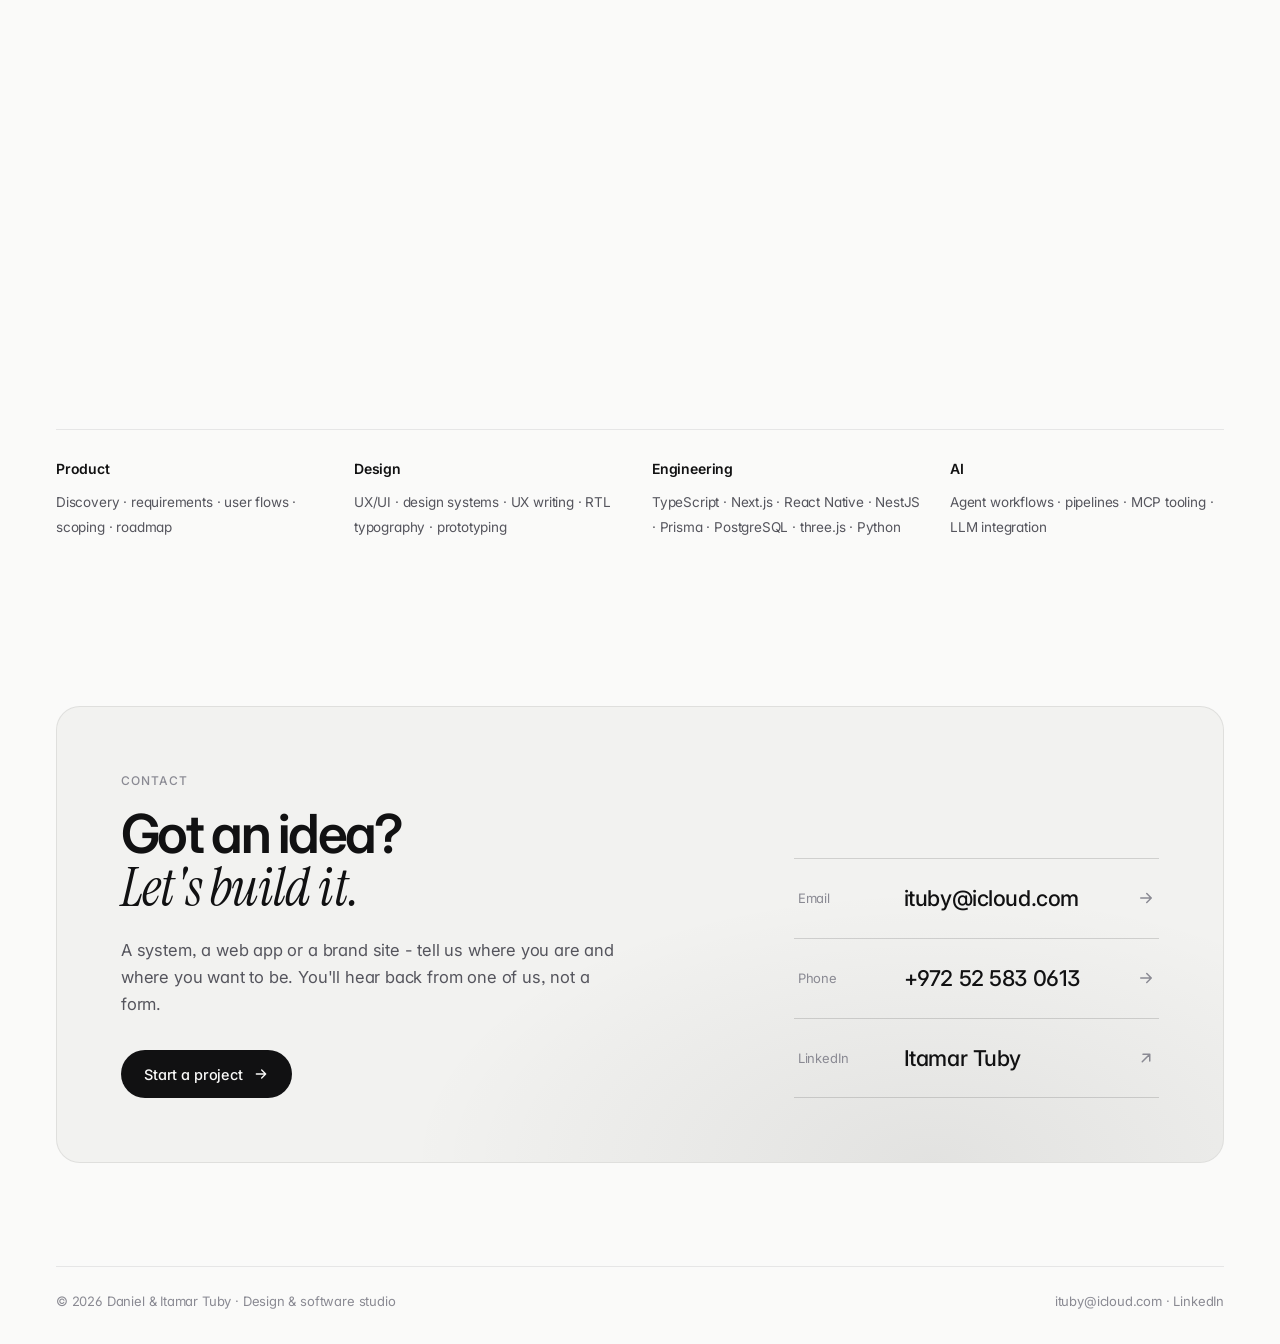
==== commit 43fa8ca9: "Card hover reveals the product, studio and contact redesigned, two-brothers studio copy, real Exo-Vi" ====
--- a/index.html
+++ b/index.html
@@ -3,13 +3,13 @@
 <head>
 <meta charset="utf-8">
 <meta name="viewport" content="width=device-width, initial-scale=1">
-<title>Daniel &amp; Itamar Tuby - Design &amp; development, end to end</title>
-<meta name="description" content="Daniel and Itamar Tuby - two developers specialising in complex systems, functional web apps and brand websites, end to end from idea to live product.">
+<title>Daniel &amp; Itamar Tuby - Design &amp; software studio</title>
+<meta name="description" content="Two brothers, one studio. Daniel and Itamar Tuby design and engineer complex systems, functional web apps and brand websites - from the first sketch to the day it goes live.">
 <link rel="canonical" href="https://imtuby.com/">
 <meta property="og:type" content="website">
 <meta property="og:site_name" content="Daniel &amp; Itamar Tuby">
-<meta property="og:title" content="Daniel &amp; Itamar Tuby - Design &amp; development, end to end">
-<meta property="og:description" content="Daniel and Itamar Tuby - two developers specialising in complex systems, functional web apps and brand websites, end to end from idea to live product.">
+<meta property="og:title" content="Daniel &amp; Itamar Tuby - Design &amp; software studio">
+<meta property="og:description" content="Two brothers, one studio. Daniel and Itamar Tuby design and engineer complex systems, functional web apps and brand websites - from the first sketch to the day it goes live.">
 <meta property="og:url" content="https://imtuby.com/">
 <meta property="og:image" content="https://imtuby.com/img/og.jpg">
 <meta name="twitter:card" content="summary_large_image">
@@ -19,7 +19,7 @@
 <link rel="preconnect" href="https://fonts.googleapis.com">
 <link rel="preconnect" href="https://fonts.gstatic.com" crossorigin>
 <link href="https://fonts.googleapis.com/css2?family=Inter:wght@400;500;600;700&family=Instrument+Serif:ital@0;1&display=swap" rel="stylesheet">
-<link rel="stylesheet" href="style.css?v=1790337916">
+<link rel="stylesheet" href="style.css?v=1790339028">
 </head>
 <body>
 
@@ -54,7 +54,7 @@
 <section class="hero" id="top">
   <div class="hero__inner">
     <div class="hero__copy">
-      <p class="eyebrow reveal">Daniel &amp; Itamar Tuby · Design &amp; development</p>
+      <p class="eyebrow reveal"><span class="eyebrow__dot" aria-hidden="true"></span>Daniel &amp; Itamar Tuby · Design &amp; software studio</p>
 
       <h1 class="hero__title">
         <span class="line"><span class="line__i">We scope it,</span></span>
@@ -63,26 +63,22 @@
       </h1>
 
       <p class="hero__lede reveal">
-        We're two developers who specialise in complex systems, functional web apps and brand
-        websites - and we take them end to end, from the first idea to a product that's live.
-        Requirements, UX, interface, frontend and backend, in Hebrew and English, on the web,
-        on native mobile and in 3D.
+        Two brothers, one studio. We design and engineer complex systems, functional web apps
+        and brand websites - and we carry each one ourselves, from the first sketch to the day
+        it goes live.
       </p>
 
       <div class="hero__cta reveal">
-        <a class="btn btn--primary" href="#work">
-          <span>See the work</span>
-          <svg viewBox="0 0 24 24" fill="none" stroke="currentColor" stroke-width="2" stroke-linecap="round" stroke-linejoin="round"><path d="M5 12h14M13 6l6 6-6 6"/></svg>
-        </a>
+        <a class="btn btn--primary" href="#work"><span>See our work</span><svg viewBox="0 0 24 24" fill="none" stroke="currentColor" stroke-width="2" stroke-linecap="round" stroke-linejoin="round"><path d="M5 12h14M13 6l6 6-6 6"/></svg></a>
         <a class="btn btn--ghost" href="#contact"><span>Start a project</span></a>
       </div>
     </div>
 
     <ul class="hero__services reveal">
-      <li><span>01</span><b>Complex systems</b><p>Platforms, engines, dashboards and the data models under them.</p></li>
-      <li><span>02</span><b>Functional websites</b><p>Web apps people log into and use, every day, on any screen.</p></li>
-      <li><span>03</span><b>Brand websites</b><p>Sites that present a company, a product or a launch at its best.</p></li>
-      <li><span>04</span><b>End to end</b><p>One team from the idea to the product in the air - no hand-offs.</p></li>
+      <li><span>01</span><b>Complex systems</b><p>Platforms, engines and dashboards - and the data models that hold them up.</p></li>
+      <li><span>02</span><b>Functional web apps</b><p>Products people sign into and rely on, every day, on every screen.</p></li>
+      <li><span>03</span><b>Brand websites</b><p>Sites that make a company, a product or a launch look the way it deserves.</p></li>
+      <li><span>04</span><b>End to end</b><p>Strategy, design, code and launch under one roof. No hand-offs, no gaps.</p></li>
     </ul>
   </div>
 </section>
@@ -94,14 +90,15 @@
       <p class="eyebrow">Selected work</p>
       <h2 class="sechead__h">Seven products, <em>shipped</em><br>end to end.</h2>
     </div>
-    <p class="sechead__aside">Defined, designed and built end to end - from the data model to the last pixel.</p>
+    <p class="sechead__aside">Every one scoped, designed and engineered in-house - from the data model to the last pixel. Hover a project to see the product itself.</p>
   </div>
 
   <div class="work__grid">
 
     <article class="card card--wide reveal" id="exoview" style="--accent:#F5C518">
       <a class="card__media" href="exoview.html" aria-label="Exo-View case study">
-        <img src="img/covers/exoview.jpg" alt="Exo-View" width="2000" height="1250">
+        <img class="card__demo" loading="lazy" src="img/shots/exoview-app.jpg" alt="" width="2000" height="1250">
+        <img class="card__cover" src="img/covers/exoview.jpg" alt="Exo-View" width="2000" height="1250">
         <span class="card__cta">Case study <svg viewBox="0 0 24 24" fill="none" stroke="currentColor" stroke-width="2" stroke-linecap="round" stroke-linejoin="round"><path d="M5 12h14M13 6l6 6-6 6"/></svg></span>
       </a>
       <div class="card__body">
@@ -109,14 +106,15 @@
           <div class="card__head"><h3 class="card__name"><a href="exoview.html">Exo-View</a></h3><a class="card__live" href="https://exo-view.com" target="_blank" rel="noopener">exo-view.com</a></div>
           <p class="card__kind">Live 3D solar system &amp; world data · WebGL</p>
         </div>
-        <p class="card__desc">The solar system, live - every planet and moon where it really is right now - and an Earth you can read: 217 countries coloured by 28 World Bank indicators, and a ranking you weight yourself. A real planet is the whole interface.</p>
+        <p class="card__desc">A live orrery and a readable Earth in one WebGL scene: every planet where it really is right now, 217 countries coloured by 28 World Bank indicators, and a ranking you weight yourself. The planet is the interface.</p>
         <ul class="card__tags"><li>three.js</li><li>globe.gl</li><li>d3-geo</li><li>Data visualisation</li></ul>
       </div>
     </article>
 
     <article class="card reveal" id="strata" style="--accent:#E0A21B">
       <a class="card__media" href="strata.html" aria-label="Strata case study">
-        <img loading="lazy" src="img/covers/strata.jpg" alt="Strata" width="2000" height="1250">
+        <img class="card__demo" loading="lazy" src="img/shots/strata-design-3d.jpg" alt="" width="2000" height="1250">
+        <img class="card__cover" loading="lazy" src="img/covers/strata.jpg" alt="Strata" width="2000" height="1250">
         <span class="card__cta">Case study <svg viewBox="0 0 24 24" fill="none" stroke="currentColor" stroke-width="2" stroke-linecap="round" stroke-linejoin="round"><path d="M5 12h14M13 6l6 6-6 6"/></svg></span>
       </a>
       <div class="card__body">
@@ -130,7 +128,8 @@
 
     <article class="card reveal" id="midrash" style="--accent:#3B4BC8">
       <a class="card__media" href="midrash.html" aria-label="Midrash.live case study">
-        <img loading="lazy" src="img/covers/midrash.jpg" alt="Midrash.live" width="2000" height="1250">
+        <img class="card__demo" loading="lazy" src="img/shots/midrash-home.jpg" alt="" width="2000" height="1250">
+        <img class="card__cover" loading="lazy" src="img/covers/midrash.jpg" alt="Midrash.live" width="2000" height="1250">
         <span class="card__cta">Case study <svg viewBox="0 0 24 24" fill="none" stroke="currentColor" stroke-width="2" stroke-linecap="round" stroke-linejoin="round"><path d="M5 12h14M13 6l6 6-6 6"/></svg></span>
       </a>
       <div class="card__body">
@@ -144,7 +143,8 @@
 
     <article class="card reveal" id="cyrook" style="--accent:#A855F7">
       <a class="card__media" href="cyrook.html" aria-label="CyRook case study">
-        <img loading="lazy" src="img/covers/cyrook.jpg" alt="CyRook" width="2000" height="1250">
+        <img class="card__demo" loading="lazy" src="img/shots/cyrook-home.jpg" alt="" width="2000" height="1250">
+        <img class="card__cover" loading="lazy" src="img/covers/cyrook.jpg" alt="CyRook" width="2000" height="1250">
         <span class="card__cta">Case study <svg viewBox="0 0 24 24" fill="none" stroke="currentColor" stroke-width="2" stroke-linecap="round" stroke-linejoin="round"><path d="M5 12h14M13 6l6 6-6 6"/></svg></span>
       </a>
       <div class="card__body">
@@ -158,7 +158,8 @@
 
     <article class="card reveal" id="auticket" style="--accent:#2E3192">
       <a class="card__media" href="auticket.html" aria-label="Auticket case study">
-        <img loading="lazy" src="img/covers/auticket.jpg" alt="Auticket" width="2000" height="1250">
+        <img class="card__demo" loading="lazy" src="img/shots/auticket-authority-analytics.jpg" alt="" width="2000" height="1250">
+        <img class="card__cover" loading="lazy" src="img/covers/auticket.jpg" alt="Auticket" width="2000" height="1250">
         <span class="card__cta">Case study <svg viewBox="0 0 24 24" fill="none" stroke="currentColor" stroke-width="2" stroke-linecap="round" stroke-linejoin="round"><path d="M5 12h14M13 6l6 6-6 6"/></svg></span>
       </a>
       <div class="card__body">
@@ -172,7 +173,8 @@
 
     <article class="card reveal" id="onzero" style="--accent:#12B981">
       <a class="card__media" href="onzero.html" aria-label="OnZero case study">
-        <img loading="lazy" src="img/covers/onzero.jpg" alt="OnZero" width="2000" height="1250">
+        <img class="card__demo" loading="lazy" src="img/shots/onzero-home.jpg" alt="" width="2000" height="1250">
+        <img class="card__cover" loading="lazy" src="img/covers/onzero.jpg" alt="OnZero" width="2000" height="1250">
         <span class="card__cta">Case study <svg viewBox="0 0 24 24" fill="none" stroke="currentColor" stroke-width="2" stroke-linecap="round" stroke-linejoin="round"><path d="M5 12h14M13 6l6 6-6 6"/></svg></span>
       </a>
       <div class="card__body">
@@ -186,7 +188,8 @@
 
     <article class="card reveal" id="doodi" style="--accent:#2F2FE0">
       <a class="card__media" href="doodi.html" aria-label="Doodi case study">
-        <img loading="lazy" src="img/covers/doodi.jpg" alt="Doodi" width="2000" height="1250">
+        <span class="card__demo card__demo--phones" style="--accent:#2F2FE0"><img loading="lazy" src="img/shots/doodi-tenant.jpg" alt="" width="460" height="1000"><img loading="lazy" src="img/shots/doodi-board.jpg" alt="" width="460" height="1000"><img loading="lazy" src="img/shots/doodi-vendor.jpg" alt="" width="460" height="1000"></span>
+        <img class="card__cover" loading="lazy" src="img/covers/doodi.jpg" alt="Doodi" width="2000" height="1250">
         <span class="card__cta">Case study <svg viewBox="0 0 24 24" fill="none" stroke="currentColor" stroke-width="2" stroke-linecap="round" stroke-linejoin="round"><path d="M5 12h14M13 6l6 6-6 6"/></svg></span>
       </a>
       <div class="card__body">
@@ -201,62 +204,74 @@
   </div>
 </main>
 
-<!-- ============ ABOUT ============ -->
-<section class="about" id="about">
-  <div class="about__inner">
-    <div class="sechead reveal">
-      <p class="eyebrow">About</p>
-      <h2 class="sechead__h">Design and code<br>are <em>the same job.</em></h2>
-    </div>
-    <div class="about__body reveal">
-      <p class="about__lead">
-        We don't hand a spec off and we don't hand a design off. We define the product, draw the
-        interface, model the data behind it, and write the code that makes it real - so the
-        decisions hold up all the way down.
-      </p>
-      <p>
-        That shows up in small places. In Auticket the appeal button sits beside the pay button
-        instead of three screens deep, because a citizen who can't find it calls the municipality.
-        In Midrash.live a physical class is its own entity, not a video, because forcing it into the
-        video model would have broken search. In Strata the owners' signatures are a bar with the
-        legal threshold drawn on it, because “are we there yet?” is the only question anyone asks.
-      </p>
-      <p>
-        We're Daniel and Itamar Tuby. We work as one team, in Hebrew and English, right&#8209;to&#8209;left
-        and left&#8209;to&#8209;right, on the web, on native mobile and in WebGL.
-      </p>
-      <ul class="about__cols">
-        <li><b><svg viewBox="0 0 24 24" fill="none" stroke="currentColor" stroke-width="1.6" stroke-linecap="round"><circle cx="12" cy="12" r="8.5"/><circle cx="12" cy="12" r="4"/><circle cx="12" cy="12" r="1" fill="currentColor" stroke="none"/></svg>Product</b><span>Requirements · user flows · scoping · prioritisation · roadmap</span></li>
-        <li><b><svg viewBox="0 0 24 24" fill="none" stroke="currentColor" stroke-width="1.6" stroke-linecap="round" stroke-linejoin="round"><path d="M12 2.5 19 9l-5.5 12L8 9z"/><path d="M8 9h11"/><path d="M12 12.5v8.5"/></svg>Design</b><span>UX/UI · design systems · UX writing · RTL typography · prototyping</span></li>
-        <li><b><svg viewBox="0 0 24 24" fill="none" stroke="currentColor" stroke-width="1.6" stroke-linecap="round" stroke-linejoin="round"><path d="M8.5 7.5 3.5 12l5 4.5"/><path d="M15.5 7.5 20.5 12l-5 4.5"/><path d="M13.5 4.5l-3 15"/></svg>Build</b><span>TypeScript · Next.js · React Native · NestJS · Prisma · PostgreSQL · three.js · Python</span></li>
-        <li><b><svg viewBox="0 0 24 24" fill="none" stroke="currentColor" stroke-width="1.6" stroke-linecap="round"><circle cx="5" cy="7" r="2.2"/><circle cx="5" cy="17" r="2.2"/><circle cx="18" cy="12" r="2.6"/><path d="M7.1 8.1 15.6 11M7.1 15.9 15.6 13"/></svg>AI</b><span>Agent workflows · pipelines · MCP tooling · LLM integration</span></li>
-      </ul>
-    </div>
+<!-- ============ STUDIO ============ -->
+<section class="studio" id="about">
+  <div class="studio__inner">
+    <div class="studio__head reveal">
+      <p class="eyebrow">The studio</p>
+      <h2 class="studio__h">Two brothers who got tired of<br>watching good ideas get <em>lost in hand-offs.</em></h2>
+    </div>
+
+    <div class="studio__grid">
+      <div class="studio__story reveal">
+        <p class="studio__lead">So we built a company where the people who design the product are the people who build it.</p>
+        <p>We're Daniel and Itamar Tuby. Between us we cover the whole line - product thinking, UX and interface design, frontend, backend, data and infrastructure - and we sit in the same room while we do it. A decision made in a sketch is still intact when it reaches production, because nobody had to translate it.</p>
+        <p>It shows in the details. In Auticket the appeal button sits next to the pay button, because a citizen who can't find it calls the municipality. In Midrash.live an in-person class is its own entity rather than a video, because squeezing it into the video model would have broken search. In Strata the owners' signatures are drawn as a bar with the legal threshold on it - because “are we there yet?” is the only question anyone asks of that number.</p>
+      </div>
+
+      <div class="founders reveal">
+        <div class="founder"><span class="founder__mono" aria-hidden="true">DT</span><div><b>Daniel Tuby</b><span>Co-founder · Design &amp; engineering</span></div></div>
+        <div class="founder"><span class="founder__mono" aria-hidden="true">IT</span><div><b>Itamar Tuby</b><span>Co-founder · Design &amp; engineering</span></div></div>
+        <dl class="founders__facts">
+          <div><dt>7</dt><dd>products shipped</dd></div>
+          <div><dt>200+</dt><dd>screens in production</dd></div>
+          <div><dt>2</dt><dd>languages, RTL &amp; LTR</dd></div>
+        </dl>
+      </div>
+    </div>
+
+    <div class="process reveal">
+      <h3 class="process__h">How we work</h3>
+      <ol class="process__list">
+        <li><span>01</span><b>Define</b><p>We start with the problem, not the screens: who it's for, what has to be true, what we're leaving out.</p></li>
+        <li><span>02</span><b>Design</b><p>Flows, interface and a design system - tested against real content, in Hebrew and English.</p></li>
+        <li><span>03</span><b>Build</b><p>Production code from day one: the same people, the same decisions, the data model under every screen.</p></li>
+        <li><span>04</span><b>Launch &amp; grow</b><p>We ship it, watch how it's used, and keep improving it after it goes live.</p></li>
+      </ol>
+    </div>
+
+    <ul class="caps reveal">
+      <li><b>Product</b><span>Discovery · requirements · user flows · scoping · roadmap</span></li>
+      <li><b>Design</b><span>UX/UI · design systems · UX writing · RTL typography · prototyping</span></li>
+      <li><b>Engineering</b><span>TypeScript · Next.js · React Native · NestJS · Prisma · PostgreSQL · three.js · Python</span></li>
+      <li><b>AI</b><span>Agent workflows · pipelines · MCP tooling · LLM integration</span></li>
+    </ul>
   </div>
 </section>
 
 <!-- ============ CONTACT ============ -->
 <section class="contact" id="contact">
-  <div class="contact__inner reveal">
-    <p class="eyebrow">Contact</p>
-    <h2 class="contact__h">Let's build something <em>good.</em></h2>
-    <div class="contact__row">
-      <a class="mailto" href="mailto:ituby@icloud.com">
-        <span>ituby@icloud.com</span>
-        <svg viewBox="0 0 24 24" fill="none" stroke="currentColor" stroke-width="2" stroke-linecap="round" stroke-linejoin="round"><path d="M5 12h14M13 6l6 6-6 6"/></svg>
-      </a>
-      <div class="contact__links">
-        <a class="ulink" href="https://www.linkedin.com/in/tubyitamar/" target="_blank" rel="noopener">LinkedIn</a>
-        <a class="ulink" href="tel:+972525830613">+972 52 583 0613</a>
-      </div>
+  <div class="contact__inner">
+    <div class="contact__card reveal">
+      <div class="contact__copy">
+        <p class="eyebrow">Contact</p>
+        <h2 class="contact__h">Got an idea?<br><em>Let's build it.</em></h2>
+        <p class="contact__p">A system, a web app or a brand site - tell us where you are and where you want to be. You'll hear back from one of us, not a form.</p>
+        <a class="btn btn--primary contact__cta" href="mailto:ituby@icloud.com?subject=New%20project"><span>Start a project</span><svg viewBox="0 0 24 24" fill="none" stroke="currentColor" stroke-width="2" stroke-linecap="round" stroke-linejoin="round"><path d="M5 12h14M13 6l6 6-6 6"/></svg></a>
+      </div>
+      <ul class="contact__rows">
+        <li><a href="mailto:ituby@icloud.com"><span class="k">Email</span><span class="v">ituby@icloud.com</span><svg viewBox="0 0 24 24" fill="none" stroke="currentColor" stroke-width="2" stroke-linecap="round" stroke-linejoin="round"><path d="M5 12h14M13 6l6 6-6 6"/></svg></a></li>
+        <li><a href="tel:+972525830613"><span class="k">Phone</span><span class="v">+972 52 583 0613</span><svg viewBox="0 0 24 24" fill="none" stroke="currentColor" stroke-width="2" stroke-linecap="round" stroke-linejoin="round"><path d="M5 12h14M13 6l6 6-6 6"/></svg></a></li>
+        <li><a href="https://www.linkedin.com/in/tubyitamar/" target="_blank" rel="noopener"><span class="k">LinkedIn</span><span class="v">Itamar Tuby</span><svg viewBox="0 0 24 24" fill="none" stroke="currentColor" stroke-width="2" stroke-linecap="round" stroke-linejoin="round"><path d="M7 17 17 7M8 7h9v9"/></svg></a></li>
+      </ul>
     </div>
   </div>
   <footer class="foot">
-    <span>© 2026 Daniel &amp; Itamar Tuby</span>
+    <span>© 2026 Daniel &amp; Itamar Tuby · Design &amp; software studio</span>
     <span><a href="mailto:ituby@icloud.com">ituby@icloud.com</a> · <a href="https://www.linkedin.com/in/tubyitamar/" target="_blank" rel="noopener">LinkedIn</a></span>
   </footer>
 </section>
 
-<script src="script.js?v=1790337916"></script>
+<script src="script.js?v=1790339028"></script>
 </body>
 </html>
--- a/style.css
+++ b/style.css
@@ -175,7 +175,8 @@
 
 /* ---------------- work ---------------- */
 
-.work { max-width: var(--maxw); margin: 0 auto; padding: clamp(64px, 9vw, 120px) var(--gut) 0; border-top: 1px solid var(--line); }
+.work { max-width: calc(var(--maxw) + 2 * var(--gut)); margin: 0 auto; padding: clamp(64px, 9vw, 120px) var(--gut) 0; }
+.work::before { content: ""; display: block; height: 1px; background: var(--line); margin-top: calc(-1 * clamp(64px, 9vw, 120px)); margin-bottom: clamp(64px, 9vw, 120px); }
 .work__grid { display: grid; grid-template-columns: repeat(2, minmax(0, 1fr)); gap: clamp(40px, 5vw, 64px) clamp(20px, 2.6vw, 32px); }
 
 .card { display: flex; flex-direction: column; gap: 22px; }
@@ -189,24 +190,21 @@
   isolation: isolate;
 }
 .card--wide .card__media { aspect-ratio: 16 / 8; }
-.card__media > img { width: 100%; height: 100%; object-fit: cover; object-position: center; transition: transform 1s var(--ease-out); }
-.card__media:hover > img { transform: scale(1.018); }
-
-/* phones sit on a tinted stage instead of being cropped */
-.card__media--phones {
-  display: flex; align-items: center; justify-content: center; gap: 4%;
+.card__demo, .card__cover { position: absolute; inset: 0; width: 100%; height: 100%; object-fit: cover; }
+.card__demo { object-position: top center; transform: scale(1.06); transition: transform 1.1s var(--ease-out); }
+.card__cover { object-position: center; transition: opacity .55s var(--ease), transform 1.1s var(--ease-out); }
+.card__media:hover .card__cover, .card__media:focus-visible .card__cover { opacity: 0; transform: scale(1.03); }
+.card__media:hover .card__demo, .card__media:focus-visible .card__demo { transform: none; }
+
+/* a phone app shows its screens standing on a tinted stage */
+.card__demo--phones {
+  display: flex; align-items: flex-end; justify-content: center; gap: 4%;
   padding: 7% 8% 0;
   background: radial-gradient(120% 90% at 50% 100%, color-mix(in srgb, var(--accent) 38%, var(--bg-2)), var(--bg-2) 70%);
 }
-.card__media--phones img {
-  width: 26%; height: auto; border-radius: 14px 14px 0 0;
-  border: 1px solid var(--line-2); border-bottom: 0;
-  box-shadow: 0 20px 40px -20px rgba(0,0,0,.6);
-  transition: transform .8s var(--ease-out);
-  align-self: flex-end;
-}
-.card__media--phones img:nth-child(2) { width: 29%; }
-.card__media--phones:hover img { transform: translateY(-6px); }
+.card__demo--phones img { width: 26%; height: auto; border-radius: 14px 14px 0 0; border: 1px solid var(--line-2); border-bottom: 0; box-shadow: 0 20px 40px -20px rgba(0,0,0,.6); }
+.card__demo--phones img:nth-child(2) { width: 29%; }
+@media (hover: none) { .card__demo { display: none; } }
 
 .card__cta {
   position: absolute; right: 14px; bottom: 14px; z-index: 2;
@@ -238,49 +236,91 @@
 .card__live { display: inline-flex; align-items: center; gap: 6px; font-size: 13px; color: var(--fg-2); }
 .card__live::before { content: ""; width: 6px; height: 6px; border-radius: 50%; background: #3DDC84; }
 
-/* ---------------- about ---------------- */
-
-.about { padding: clamp(96px, 12vw, 160px) var(--gut); }
-.about__inner {
-  max-width: var(--maxw); margin: 0 auto;
-  display: grid; grid-template-columns: minmax(0, .8fr) minmax(0, 1.2fr); gap: clamp(32px, 6vw, 96px);
-}
-.about .sechead { display: block; margin: 0; }
-.about__lead { font-size: clamp(20px, 2.2vw, 26px); line-height: 1.45; letter-spacing: -.025em; font-weight: 500; }
-.about__body p + p { margin-top: 18px; color: var(--fg-2); font-size: 16px; line-height: 1.75; }
-.about__cols {
-  list-style: none; display: grid; grid-template-columns: 1fr 1fr; gap: 1px;
-  margin-top: 48px; border: 1px solid var(--line); border-radius: var(--r); overflow: hidden; background: var(--line);
-}
-.about__cols li { padding: 22px; background: var(--bg); }
-.about__cols b { display: flex; align-items: center; gap: 9px; font-size: 14px; font-weight: 600; letter-spacing: -.01em; margin-bottom: 8px; }
-.about__cols b svg { width: 16px; height: 16px; flex: none; color: var(--fg-3); }
-.about__cols span { font-size: 13.5px; color: var(--fg-2); line-height: 1.65; }
+/* ---------------- studio ---------------- */
+
+.studio { padding: clamp(104px, 13vw, 176px) var(--gut) 0; }
+.studio__inner { max-width: var(--maxw); margin: 0 auto; }
+.studio__h {
+  margin-top: 18px; max-width: 17em;
+  font-size: clamp(34px, 5vw, 68px); line-height: 1.02; font-weight: 600; letter-spacing: -.045em;
+}
+.studio__h em, .process__h em { font-family: "Instrument Serif", Georgia, serif; font-style: italic; font-weight: 400; letter-spacing: -.015em; color: var(--fg-2); }
+
+.studio__grid {
+  display: grid; grid-template-columns: minmax(0, 1.35fr) minmax(0, .65fr); gap: clamp(32px, 6vw, 96px);
+  margin-top: clamp(48px, 6vw, 80px); padding-top: clamp(32px, 4vw, 48px); border-top: 1px solid var(--line);
+}
+.studio__lead { font-size: clamp(20px, 2vw, 25px); line-height: 1.45; letter-spacing: -.025em; font-weight: 500; }
+.studio__story p + p { margin-top: 18px; color: var(--fg-2); font-size: 16px; line-height: 1.75; }
+
+.founders { display: flex; flex-direction: column; gap: 12px; }
+.founder {
+  display: flex; align-items: center; gap: 16px;
+  padding: 16px; border: 1px solid var(--line); border-radius: var(--r); background: var(--bg-2);
+}
+.founder__mono {
+  flex: none; width: 48px; height: 48px; border-radius: 50%;
+  display: grid; place-items: center;
+  font-size: 14px; font-weight: 600; letter-spacing: .02em;
+  background: var(--fg); color: var(--bg);
+}
+.founder b { display: block; font-size: 16px; font-weight: 600; letter-spacing: -.02em; }
+.founder span:not(.founder__mono) { font-size: 13px; color: var(--fg-3); }
+.founders__facts { display: grid; grid-template-columns: repeat(3, 1fr); gap: 12px; margin-top: 12px; padding-top: 20px; border-top: 1px solid var(--line); }
+.founders__facts dt { font-size: 26px; font-weight: 600; letter-spacing: -.04em; line-height: 1; }
+.founders__facts dd { margin-top: 6px; font-size: 12.5px; color: var(--fg-3); line-height: 1.4; }
+
+.process { margin-top: clamp(72px, 9vw, 120px); }
+.process__h { font-size: 13px; font-weight: 500; color: var(--fg-3); letter-spacing: .08em; text-transform: uppercase; }
+.process__list { list-style: none; display: grid; grid-template-columns: repeat(4, minmax(0, 1fr)); gap: 16px; margin-top: 22px; counter-reset: step; }
+.process__list li {
+  position: relative; padding: 24px 22px 26px; border-radius: var(--r);
+  border: 1px solid var(--line); background: linear-gradient(180deg, var(--bg-2), var(--bg));
+}
+.process__list span { font-size: 12px; color: var(--fg-3); font-variant-numeric: tabular-nums; }
+.process__list b { display: block; margin-top: 30px; font-size: 20px; font-weight: 600; letter-spacing: -.025em; }
+.process__list p { margin-top: 8px; font-size: 14px; line-height: 1.6; color: var(--fg-2); }
+.process__list li::after {
+  content: ""; position: absolute; top: 34px; right: -12px; width: 8px; height: 1px; background: var(--line-2);
+}
+.process__list li:last-child::after { display: none; }
+
+.caps { list-style: none; display: grid; grid-template-columns: repeat(4, minmax(0, 1fr)); gap: 24px; margin-top: 48px; padding-top: 28px; border-top: 1px solid var(--line); }
+.caps b { display: block; font-size: 14px; font-weight: 600; margin-bottom: 8px; }
+.caps span { font-size: 13.5px; line-height: 1.65; color: var(--fg-2); }
 
 /* ---------------- contact ---------------- */
 
-.contact { padding: clamp(96px, 12vw, 160px) var(--gut) 0; border-top: 1px solid var(--line); }
+.contact { padding: clamp(104px, 13vw, 176px) var(--gut) 0; }
 .contact__inner { max-width: var(--maxw); margin: 0 auto; }
-.contact__h {
-  margin: 18px 0 40px; max-width: 12em;
-  font-size: clamp(44px, 8vw, 112px); font-weight: 600; letter-spacing: -.055em; line-height: .95;
-}
-.contact__row { display: flex; flex-wrap: wrap; align-items: center; gap: 14px 28px; }
-.mailto {
-  display: inline-flex; align-items: center; gap: 12px;
-  height: 60px; padding: 0 28px; border-radius: 999px;
-  font-size: clamp(16px, 1.8vw, 20px); font-weight: 500; letter-spacing: -.02em;
-  background: var(--cta); color: var(--cta-fg);
-  transition: background-color .25s, transform .25s var(--ease-out);
-}
-.mailto svg { width: 18px; height: 18px; transition: transform .3s var(--ease-out); }
-.mailto:hover { background: color-mix(in srgb, var(--cta) 86%, var(--bg)); }
-.mailto:hover svg { transform: translateX(3px); }
-.contact__links { display: flex; flex-wrap: wrap; gap: 24px; font-size: 15px; color: var(--fg-2); }
-.contact__links a:hover { color: var(--fg); }
+.contact__card {
+  position: relative; overflow: hidden; isolation: isolate;
+  display: grid; grid-template-columns: minmax(0, 1.25fr) minmax(0, .75fr); gap: clamp(32px, 5vw, 72px); align-items: end;
+  padding: clamp(32px, 5vw, 64px); border-radius: calc(var(--r) + 10px);
+  border: 1px solid var(--line); background: var(--bg-2);
+}
+.contact__card::before {
+  content: ""; position: absolute; inset: auto -20% -60% 30%; height: 120%; z-index: -1;
+  background: radial-gradient(closest-side, color-mix(in srgb, var(--fg) 7%, transparent), transparent);
+}
+.contact__h { margin-top: 18px; font-size: clamp(38px, 4.2vw, 58px); font-weight: 600; letter-spacing: -.05em; line-height: .98; }
+.contact__h em { font-family: "Instrument Serif", Georgia, serif; font-style: italic; font-weight: 400; letter-spacing: -.015em; }
+.contact__p { margin-top: 22px; max-width: 30em; font-size: 16.5px; line-height: 1.65; color: var(--fg-2); }
+.contact__cta { margin-top: 32px; }
+.contact__rows { list-style: none; border-top: 1px solid var(--line-2); }
+.contact__rows a {
+  display: grid; grid-template-columns: 90px minmax(0, 1fr) 18px; align-items: center; gap: 16px;
+  padding: 22px 4px; border-bottom: 1px solid var(--line-2);
+  transition: padding .35s var(--ease-out), color .2s;
+}
+.contact__rows .k { font-size: 13px; color: var(--fg-3); }
+.contact__rows .v { font-size: clamp(17px, 1.7vw, 22px); font-weight: 500; letter-spacing: -.02em; overflow-wrap: anywhere; }
+.contact__rows svg { width: 18px; height: 18px; color: var(--fg-3); transition: transform .35s var(--ease-out), color .2s; }
+.contact__rows a:hover { padding-left: 12px; }
+.contact__rows a:hover svg { color: var(--fg); transform: translateX(3px); }
 
 .foot {
-  max-width: var(--maxw); margin: clamp(80px, 11vw, 140px) auto 0;
+  max-width: var(--maxw); margin: clamp(64px, 8vw, 104px) auto 0;
   padding: 24px 0 32px; border-top: 1px solid var(--line);
   display: flex; justify-content: space-between; flex-wrap: wrap; gap: 10px;
   font-size: 13px; color: var(--fg-3);
@@ -301,7 +341,12 @@
   .hero__services li:nth-child(n+3) { border-top: 1px solid var(--line); margin-top: 24px; }
   .card--wide .card__body { grid-template-columns: 1fr; }
   .card--wide .card__desc { margin-top: 6px; }
-  .about__inner { grid-template-columns: 1fr; }
+  .studio__grid { grid-template-columns: 1fr; }
+  .founders { display: grid; grid-template-columns: 1fr 1fr; }
+  .founders__facts { grid-column: 1 / -1; }
+  .process__list, .caps { grid-template-columns: repeat(2, minmax(0, 1fr)); }
+  .process__list li:nth-child(2)::after { display: none; }
+  .contact__card { grid-template-columns: 1fr; align-items: start; }
 }
 
 @media (max-width: 767px) {
@@ -312,8 +357,10 @@
   .work__grid { grid-template-columns: 1fr; gap: 48px; }
   .card--wide .card__media { aspect-ratio: 16 / 10; }
   .card__cta { display: none; }
-  .about__cols { grid-template-columns: 1fr; }
-  .mailto { height: 54px; padding: 0 22px; }
+  .founders, .process__list, .caps { grid-template-columns: 1fr; }
+  .studio__h br { display: none; }
+  .process__list li::after { display: none; }
+  .contact__rows a { grid-template-columns: 70px minmax(0, 1fr) 18px; padding: 18px 0; }
 }
 @media (max-width: 560px) {
   .hero__services { grid-template-columns: 1fr; }
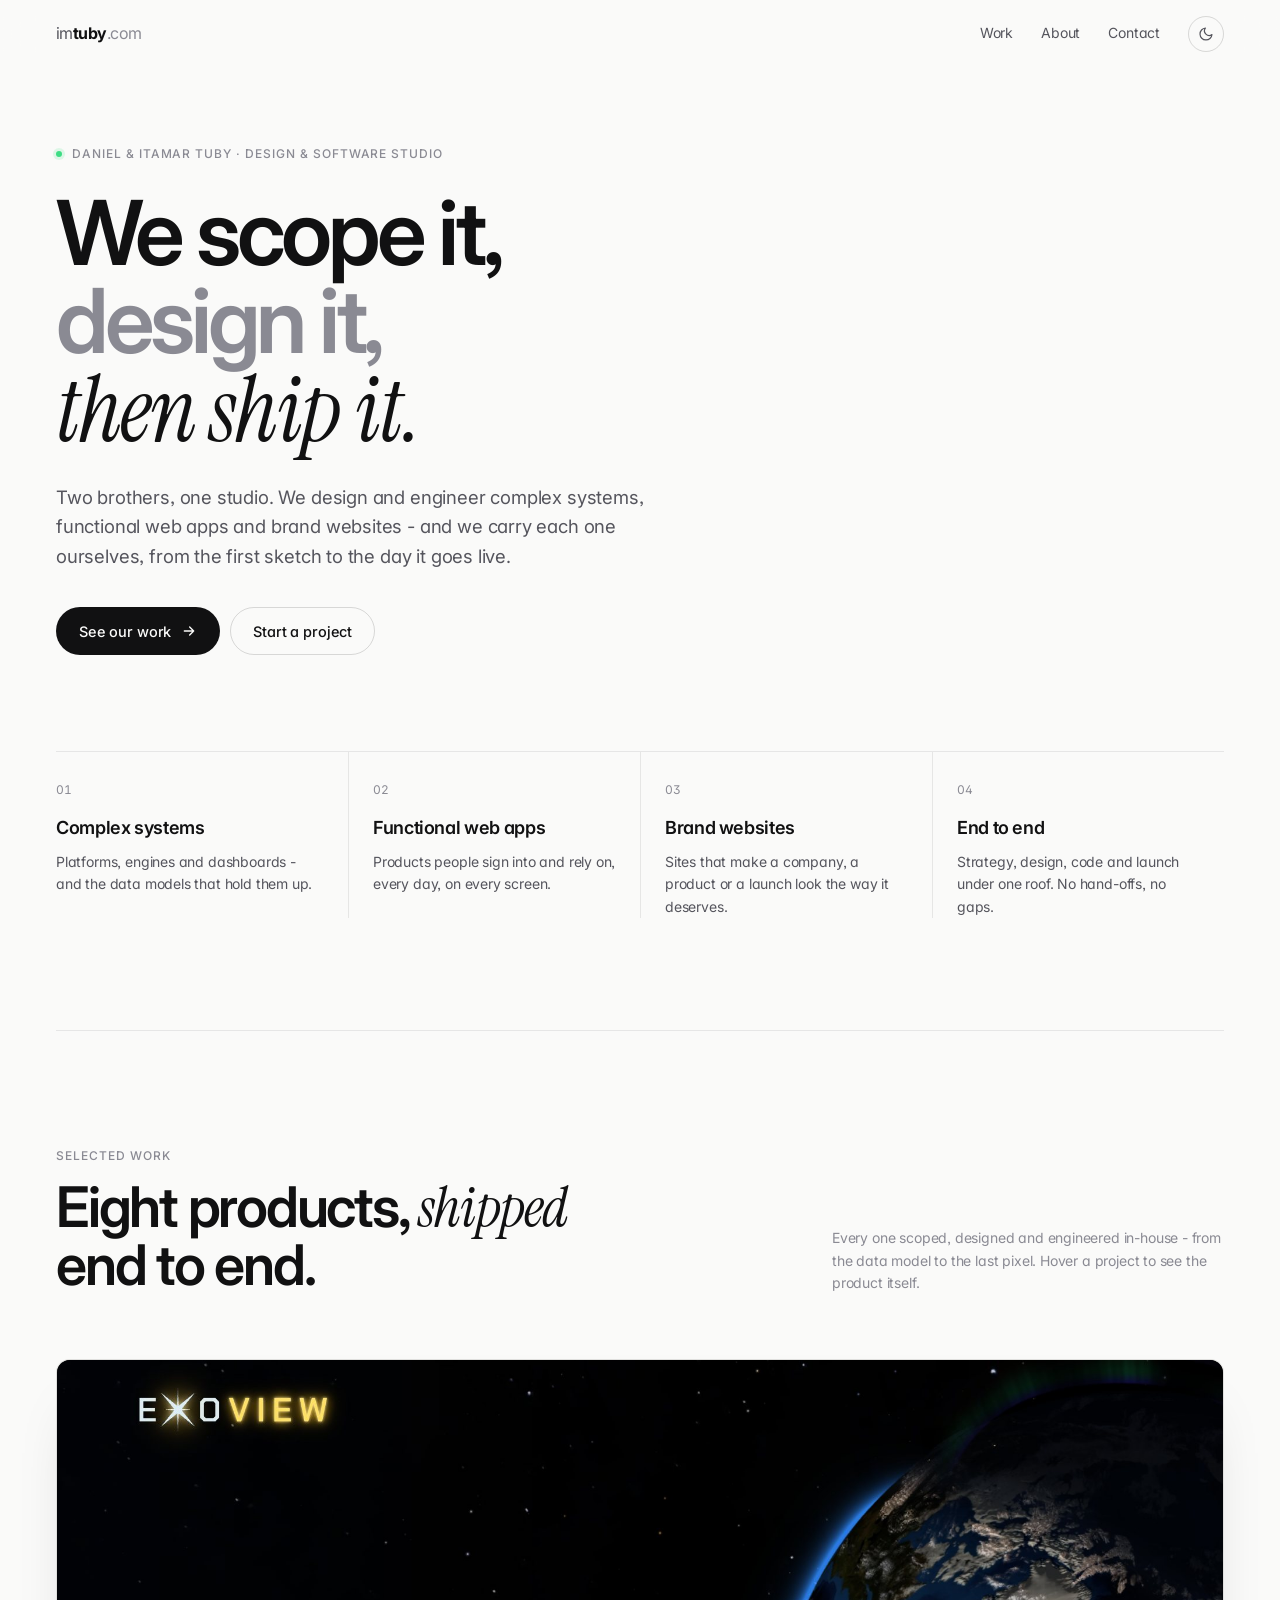
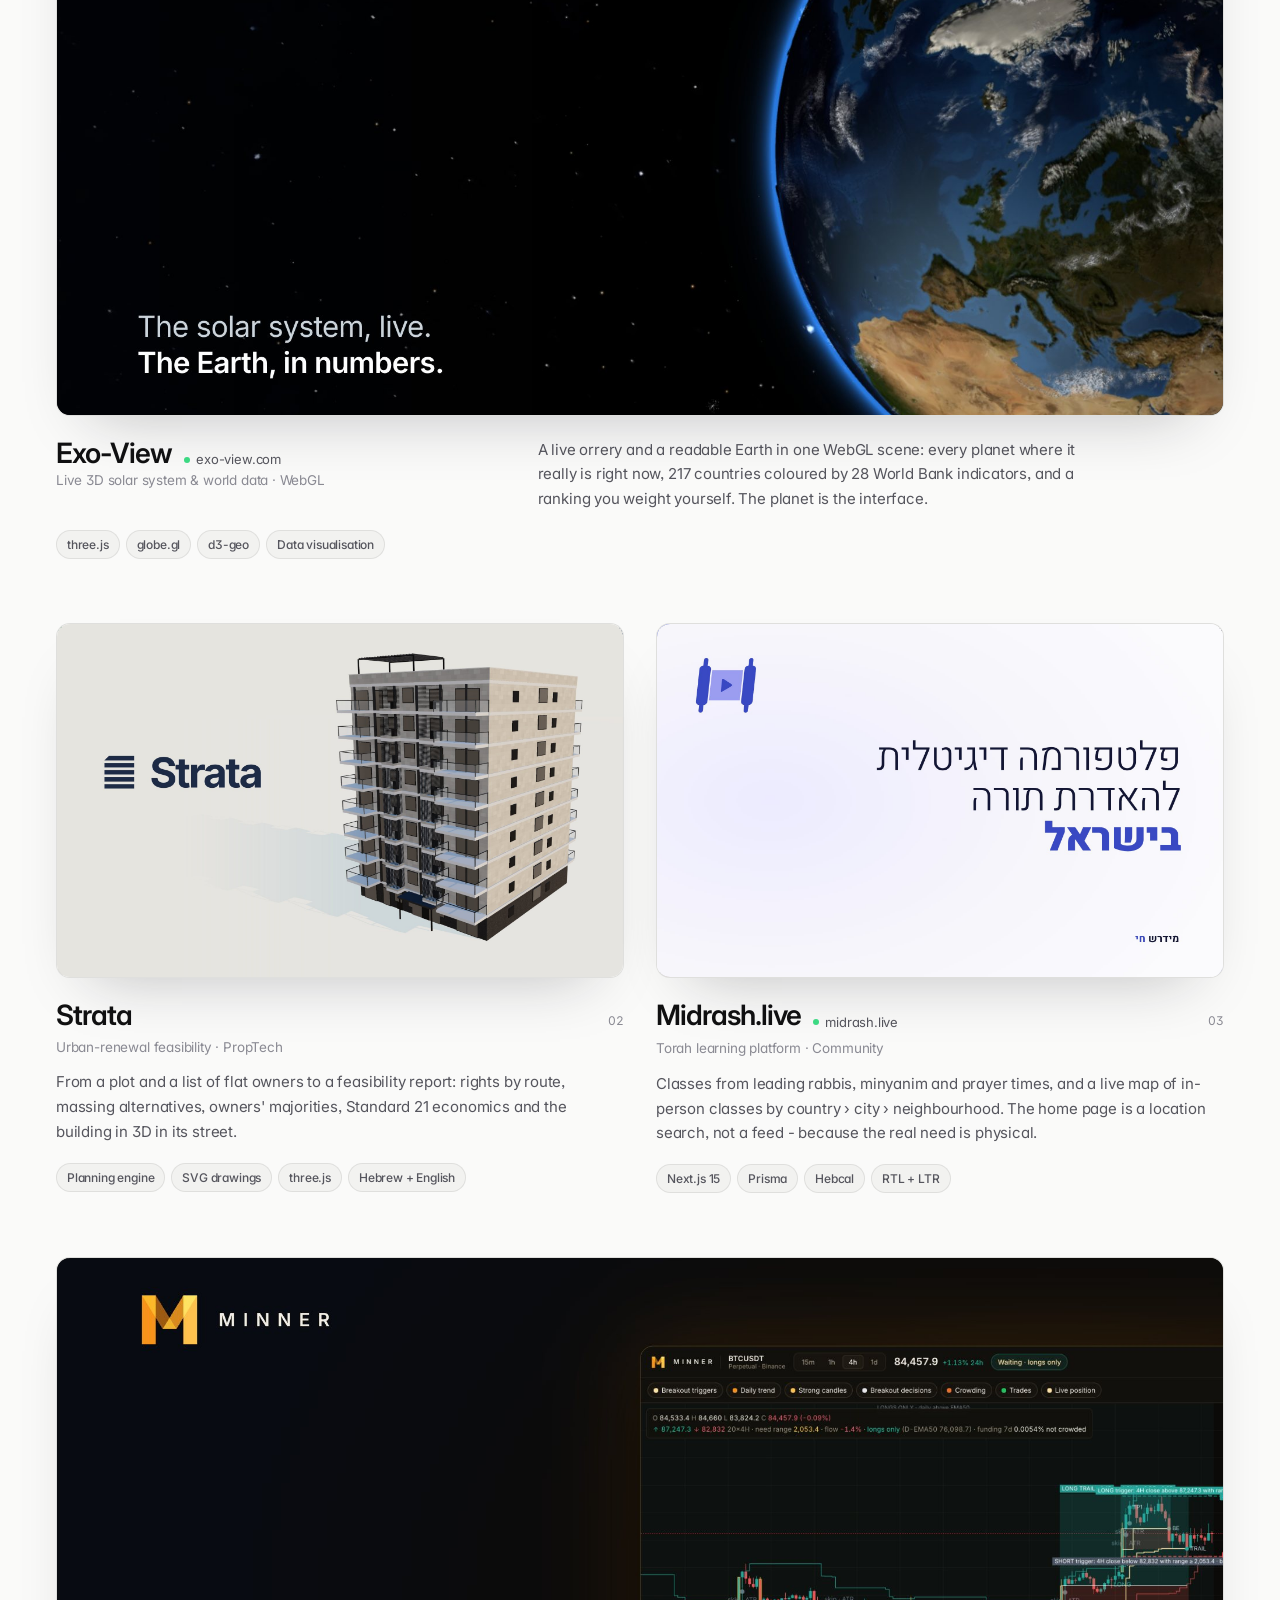
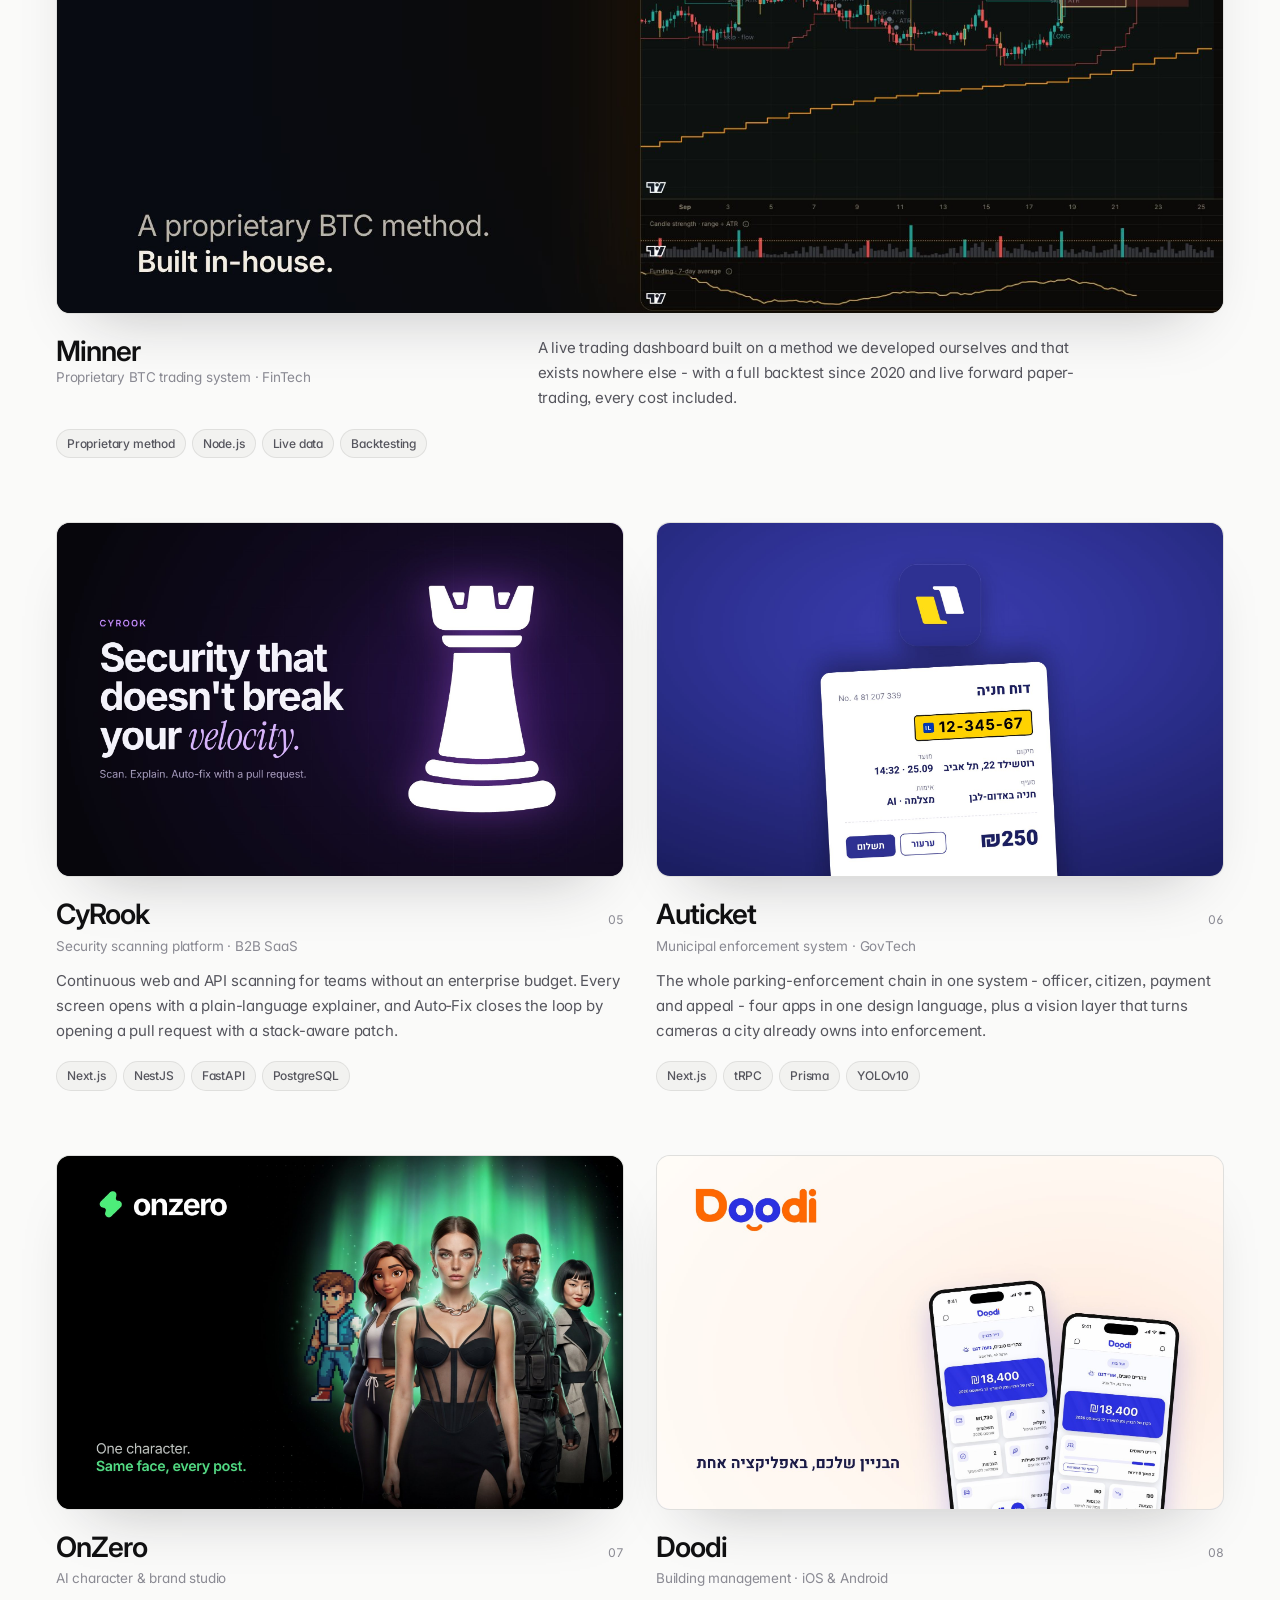
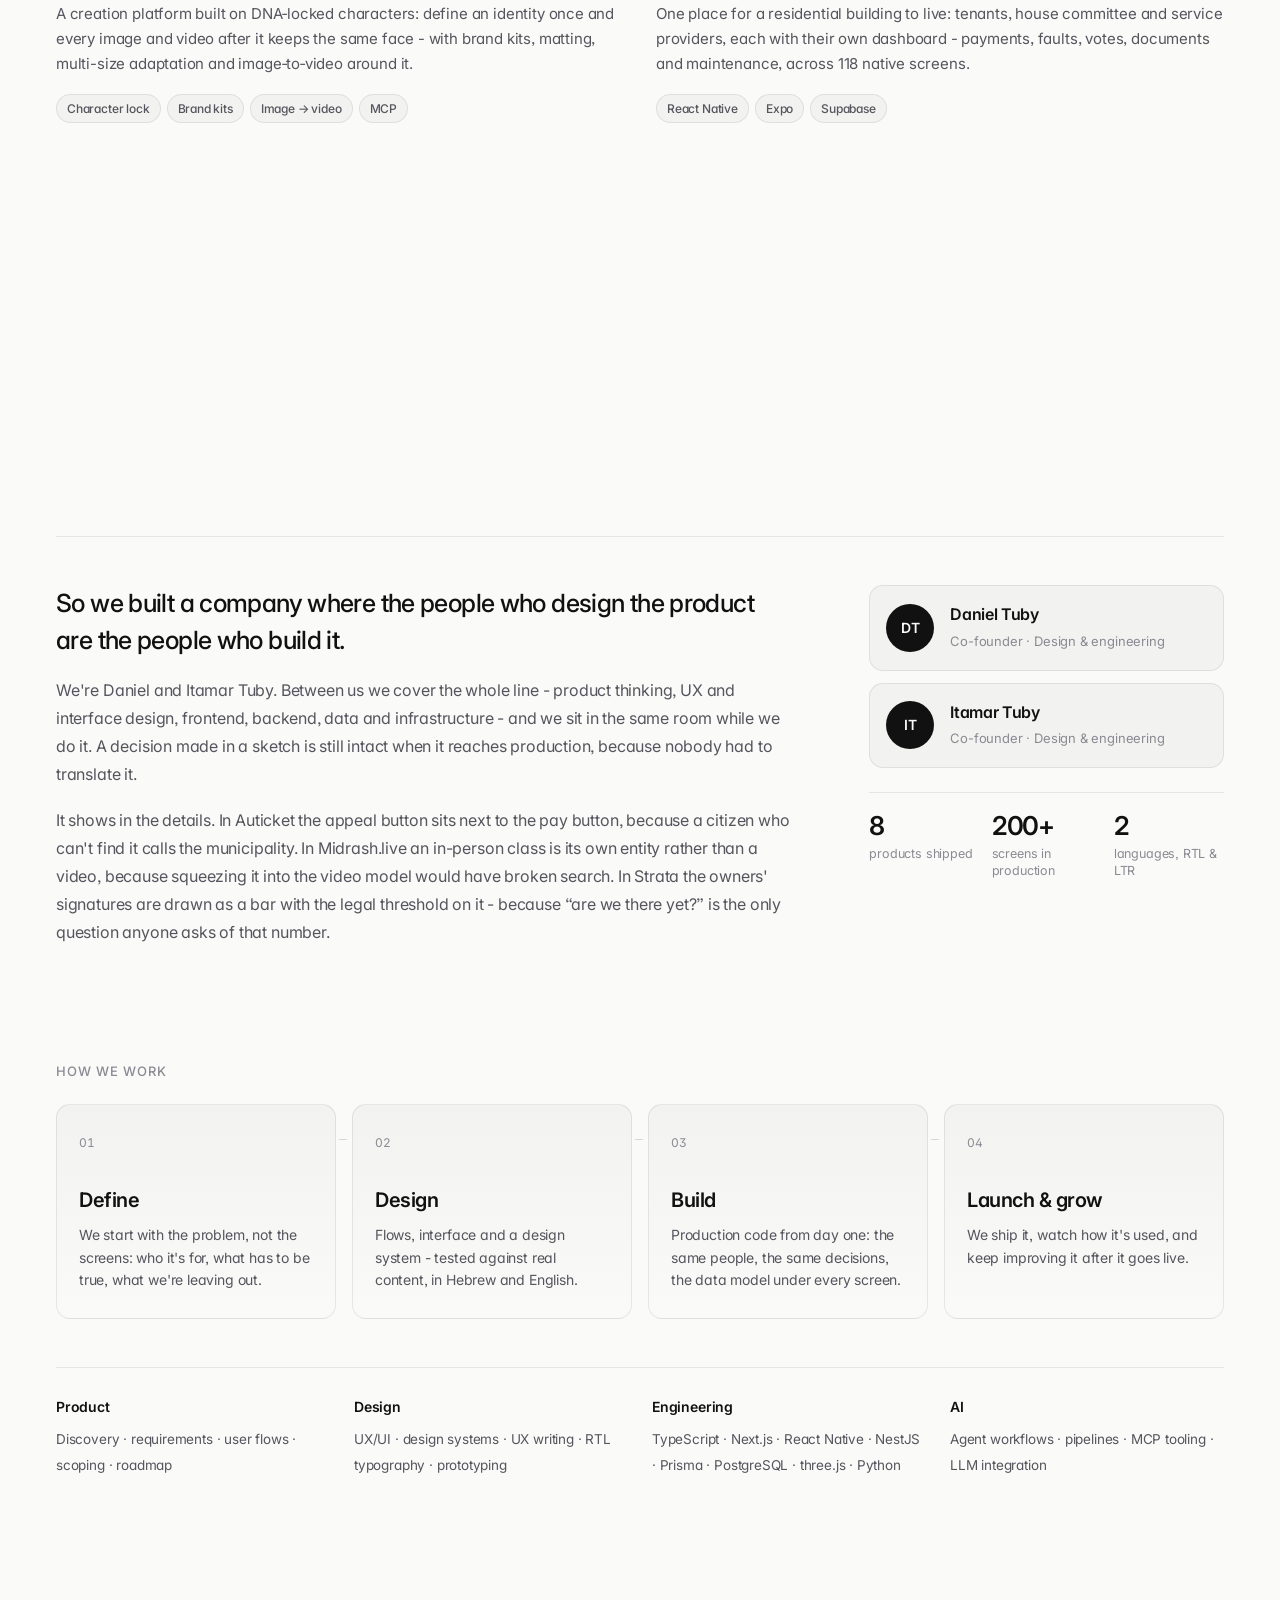
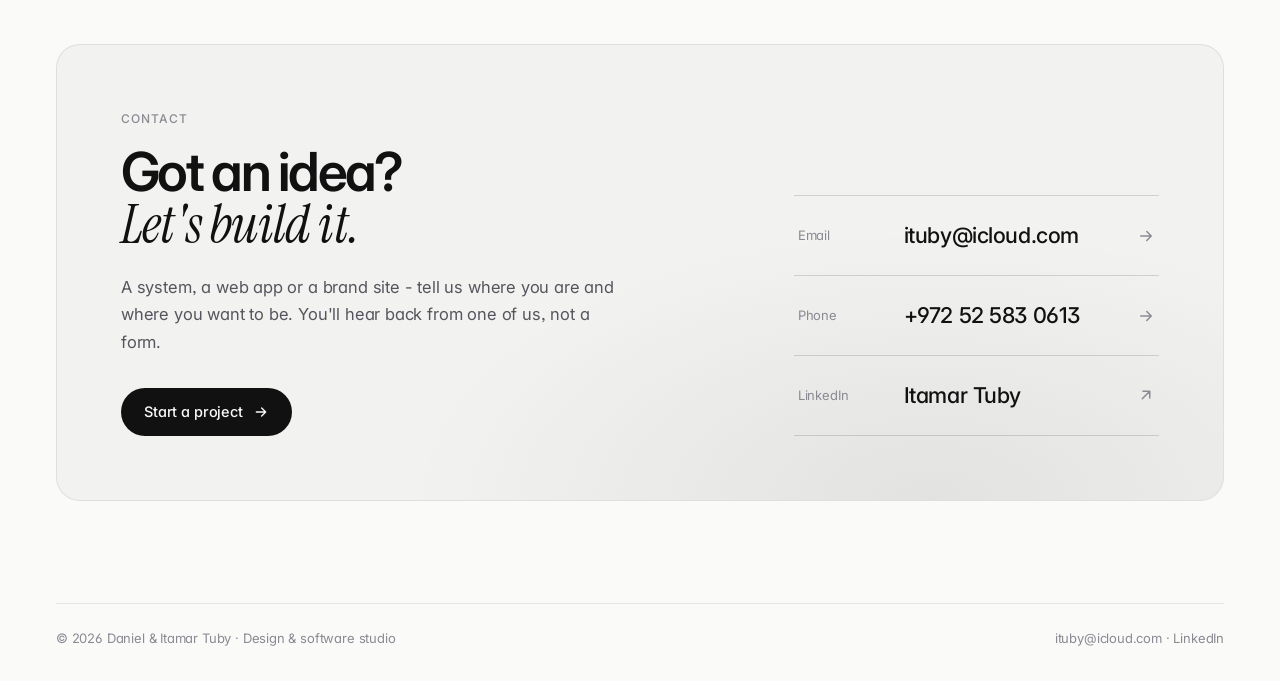
==== commit 5c6944e0: "Add Minner; Exo-View cover with the globe on the side, logo top-left, line bottom-left Co-Authored-B" ====
--- a/index.html
+++ b/index.html
@@ -19,7 +19,7 @@
 <link rel="preconnect" href="https://fonts.googleapis.com">
 <link rel="preconnect" href="https://fonts.gstatic.com" crossorigin>
 <link href="https://fonts.googleapis.com/css2?family=Inter:wght@400;500;600;700&family=Instrument+Serif:ital@0;1&display=swap" rel="stylesheet">
-<link rel="stylesheet" href="style.css?v=1790339028">
+<link rel="stylesheet" href="style.css?v=1790339685">
 </head>
 <body>
 
@@ -88,7 +88,7 @@
   <div class="sechead reveal">
     <div>
       <p class="eyebrow">Selected work</p>
-      <h2 class="sechead__h">Seven products, <em>shipped</em><br>end to end.</h2>
+      <h2 class="sechead__h">Eight products, <em>shipped</em><br>end to end.</h2>
     </div>
     <p class="sechead__aside">Every one scoped, designed and engineered in-house - from the data model to the last pixel. Hover a project to see the product itself.</p>
   </div>
@@ -141,6 +141,22 @@
       </div>
     </article>
 
+    <article class="card card--wide reveal" id="minner" style="--accent:#F7931A">
+      <a class="card__media" href="minner.html" aria-label="Minner case study">
+        <img class="card__demo" loading="lazy" src="img/shots/minner-live.jpg" alt="" width="2000" height="1250">
+        <img class="card__cover" loading="lazy" src="img/covers/minner.jpg" alt="Minner" width="2000" height="1250">
+        <span class="card__cta">Case study <svg viewBox="0 0 24 24" fill="none" stroke="currentColor" stroke-width="2" stroke-linecap="round" stroke-linejoin="round"><path d="M5 12h14M13 6l6 6-6 6"/></svg></span>
+      </a>
+      <div class="card__body">
+        <div>
+          <div class="card__head"><h3 class="card__name"><a href="minner.html">Minner</a></h3></div>
+          <p class="card__kind">Proprietary BTC trading system · FinTech</p>
+        </div>
+        <p class="card__desc">A live trading dashboard built on a method we developed ourselves and that exists nowhere else - with a full backtest since 2020 and live forward paper-trading, every cost included.</p>
+        <ul class="card__tags"><li>Proprietary method</li><li>Node.js</li><li>Live data</li><li>Backtesting</li></ul>
+      </div>
+    </article>
+
     <article class="card reveal" id="cyrook" style="--accent:#A855F7">
       <a class="card__media" href="cyrook.html" aria-label="CyRook case study">
         <img class="card__demo" loading="lazy" src="img/shots/cyrook-home.jpg" alt="" width="2000" height="1250">
@@ -149,7 +165,7 @@
       </a>
       <div class="card__body">
         <div class="card__head"><h3 class="card__name"><a href="cyrook.html">CyRook</a></h3></div>
-        <span class="card__num">04</span>
+        <span class="card__num">05</span>
         <p class="card__kind">Security scanning platform · B2B SaaS</p>
         <p class="card__desc">Continuous web and API scanning for teams without an enterprise budget. Every screen opens with a plain-language explainer, and Auto&#8209;Fix closes the loop by opening a pull request with a stack-aware patch.</p>
         <ul class="card__tags"><li>Next.js</li><li>NestJS</li><li>FastAPI</li><li>PostgreSQL</li></ul>
@@ -164,7 +180,7 @@
       </a>
       <div class="card__body">
         <div class="card__head"><h3 class="card__name"><a href="auticket.html">Auticket</a></h3></div>
-        <span class="card__num">05</span>
+        <span class="card__num">06</span>
         <p class="card__kind">Municipal enforcement system · GovTech</p>
         <p class="card__desc">The whole parking-enforcement chain in one system - officer, citizen, payment and appeal - four apps in one design language, plus a vision layer that turns cameras a city already owns into enforcement.</p>
         <ul class="card__tags"><li>Next.js</li><li>tRPC</li><li>Prisma</li><li>YOLOv10</li></ul>
@@ -179,7 +195,7 @@
       </a>
       <div class="card__body">
         <div class="card__head"><h3 class="card__name"><a href="onzero.html">OnZero</a></h3></div>
-        <span class="card__num">06</span>
+        <span class="card__num">07</span>
         <p class="card__kind">AI character &amp; brand studio</p>
         <p class="card__desc">A creation platform built on DNA&#8209;locked characters: define an identity once and every image and video after it keeps the same face - with brand kits, matting, multi-size adaptation and image&#8209;to&#8209;video around it.</p>
         <ul class="card__tags"><li>Character lock</li><li>Brand kits</li><li>Image → video</li><li>MCP</li></ul>
@@ -194,7 +210,7 @@
       </a>
       <div class="card__body">
         <div class="card__head"><h3 class="card__name"><a href="doodi.html">Doodi</a></h3></div>
-        <span class="card__num">07</span>
+        <span class="card__num">08</span>
         <p class="card__kind">Building management · iOS &amp; Android</p>
         <p class="card__desc">One place for a residential building to live: tenants, house committee and service providers, each with their own dashboard - payments, faults, votes, documents and maintenance, across 118 native screens.</p>
         <ul class="card__tags"><li>React Native</li><li>Expo</li><li>Supabase</li></ul>
@@ -223,7 +239,7 @@
         <div class="founder"><span class="founder__mono" aria-hidden="true">DT</span><div><b>Daniel Tuby</b><span>Co-founder · Design &amp; engineering</span></div></div>
         <div class="founder"><span class="founder__mono" aria-hidden="true">IT</span><div><b>Itamar Tuby</b><span>Co-founder · Design &amp; engineering</span></div></div>
         <dl class="founders__facts">
-          <div><dt>7</dt><dd>products shipped</dd></div>
+          <div><dt>8</dt><dd>products shipped</dd></div>
           <div><dt>200+</dt><dd>screens in production</dd></div>
           <div><dt>2</dt><dd>languages, RTL &amp; LTR</dd></div>
         </dl>
@@ -272,6 +288,6 @@
   </footer>
 </section>
 
-<script src="script.js?v=1790339028"></script>
+<script src="script.js?v=1790339685"></script>
 </body>
 </html>
--- a/style.css
+++ b/style.css
@@ -189,7 +189,7 @@
   box-shadow: var(--shadow);
   isolation: isolate;
 }
-.card--wide .card__media { aspect-ratio: 16 / 8; }
+.card--wide .card__media { aspect-ratio: 16 / 9; }
 .card__demo, .card__cover { position: absolute; inset: 0; width: 100%; height: 100%; object-fit: cover; }
 .card__demo { object-position: top center; transform: scale(1.06); transition: transform 1.1s var(--ease-out); }
 .card__cover { object-position: center; transition: opacity .55s var(--ease), transform 1.1s var(--ease-out); }
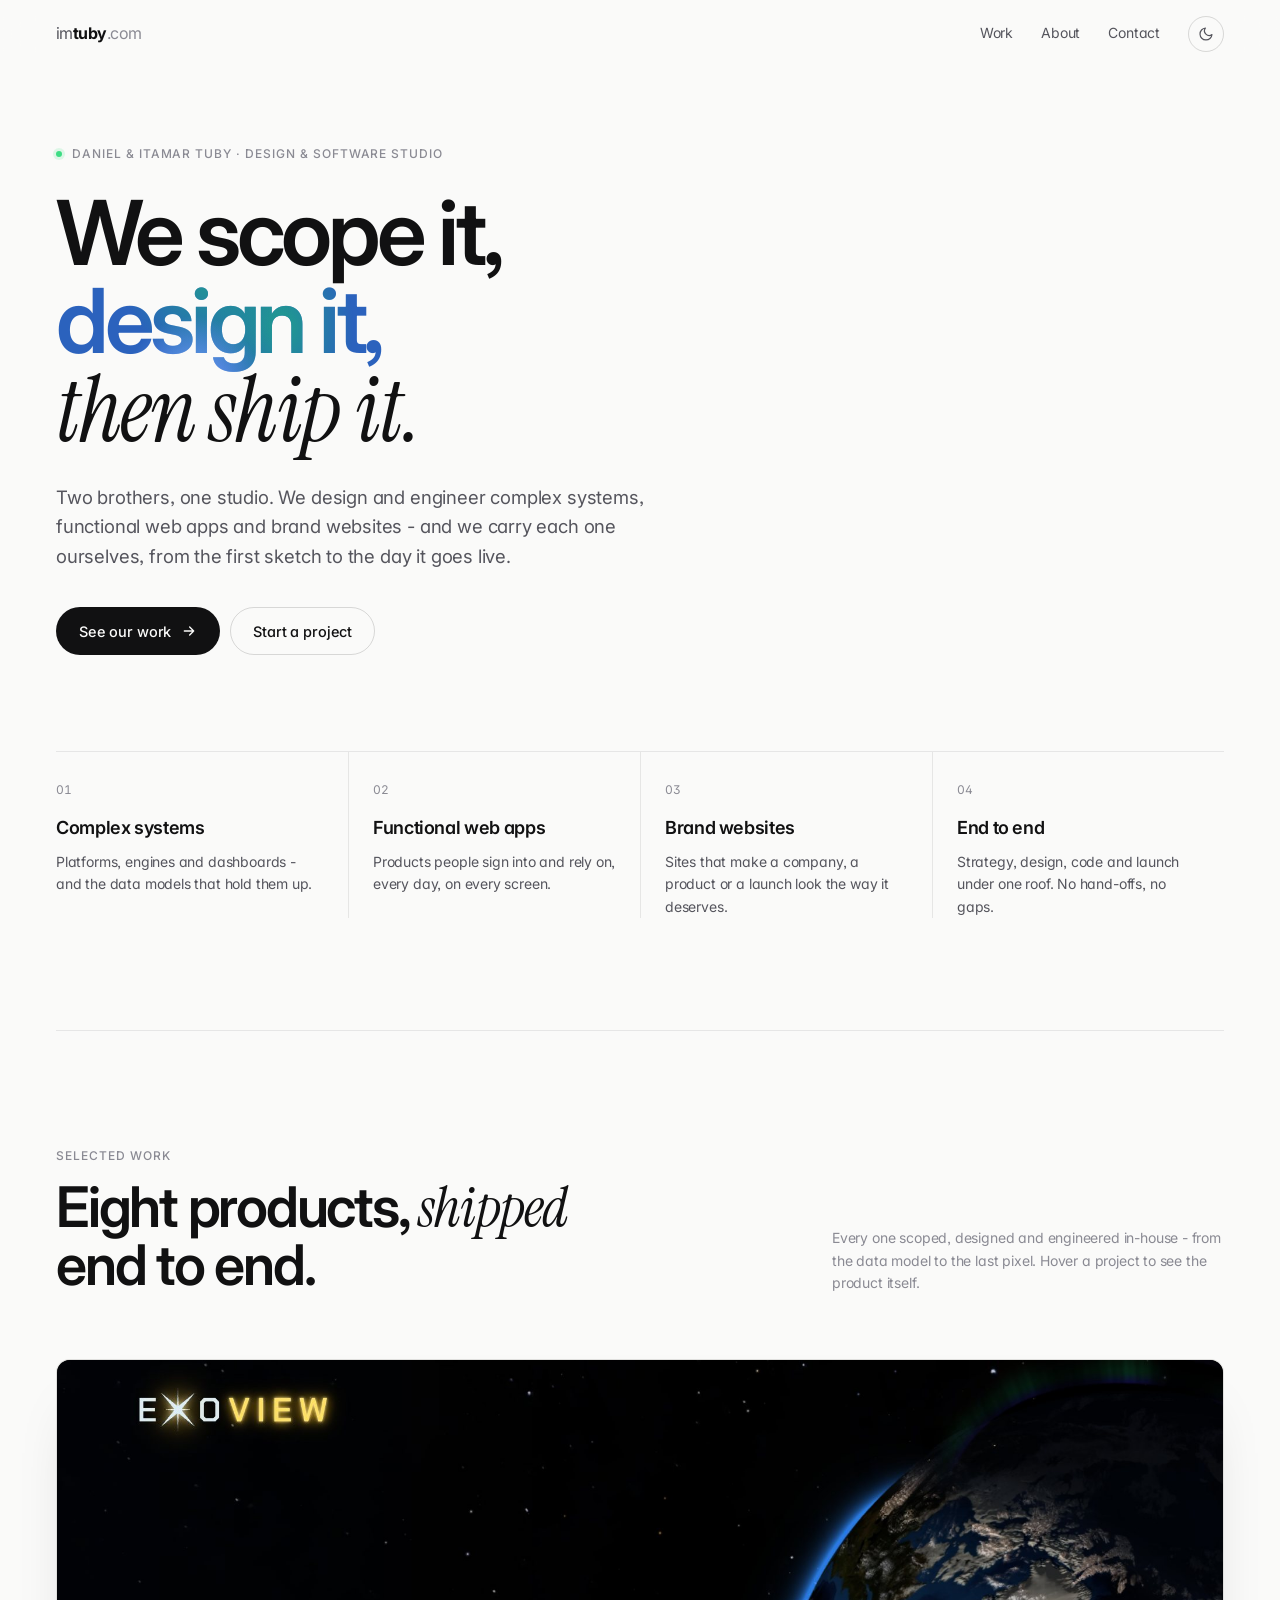
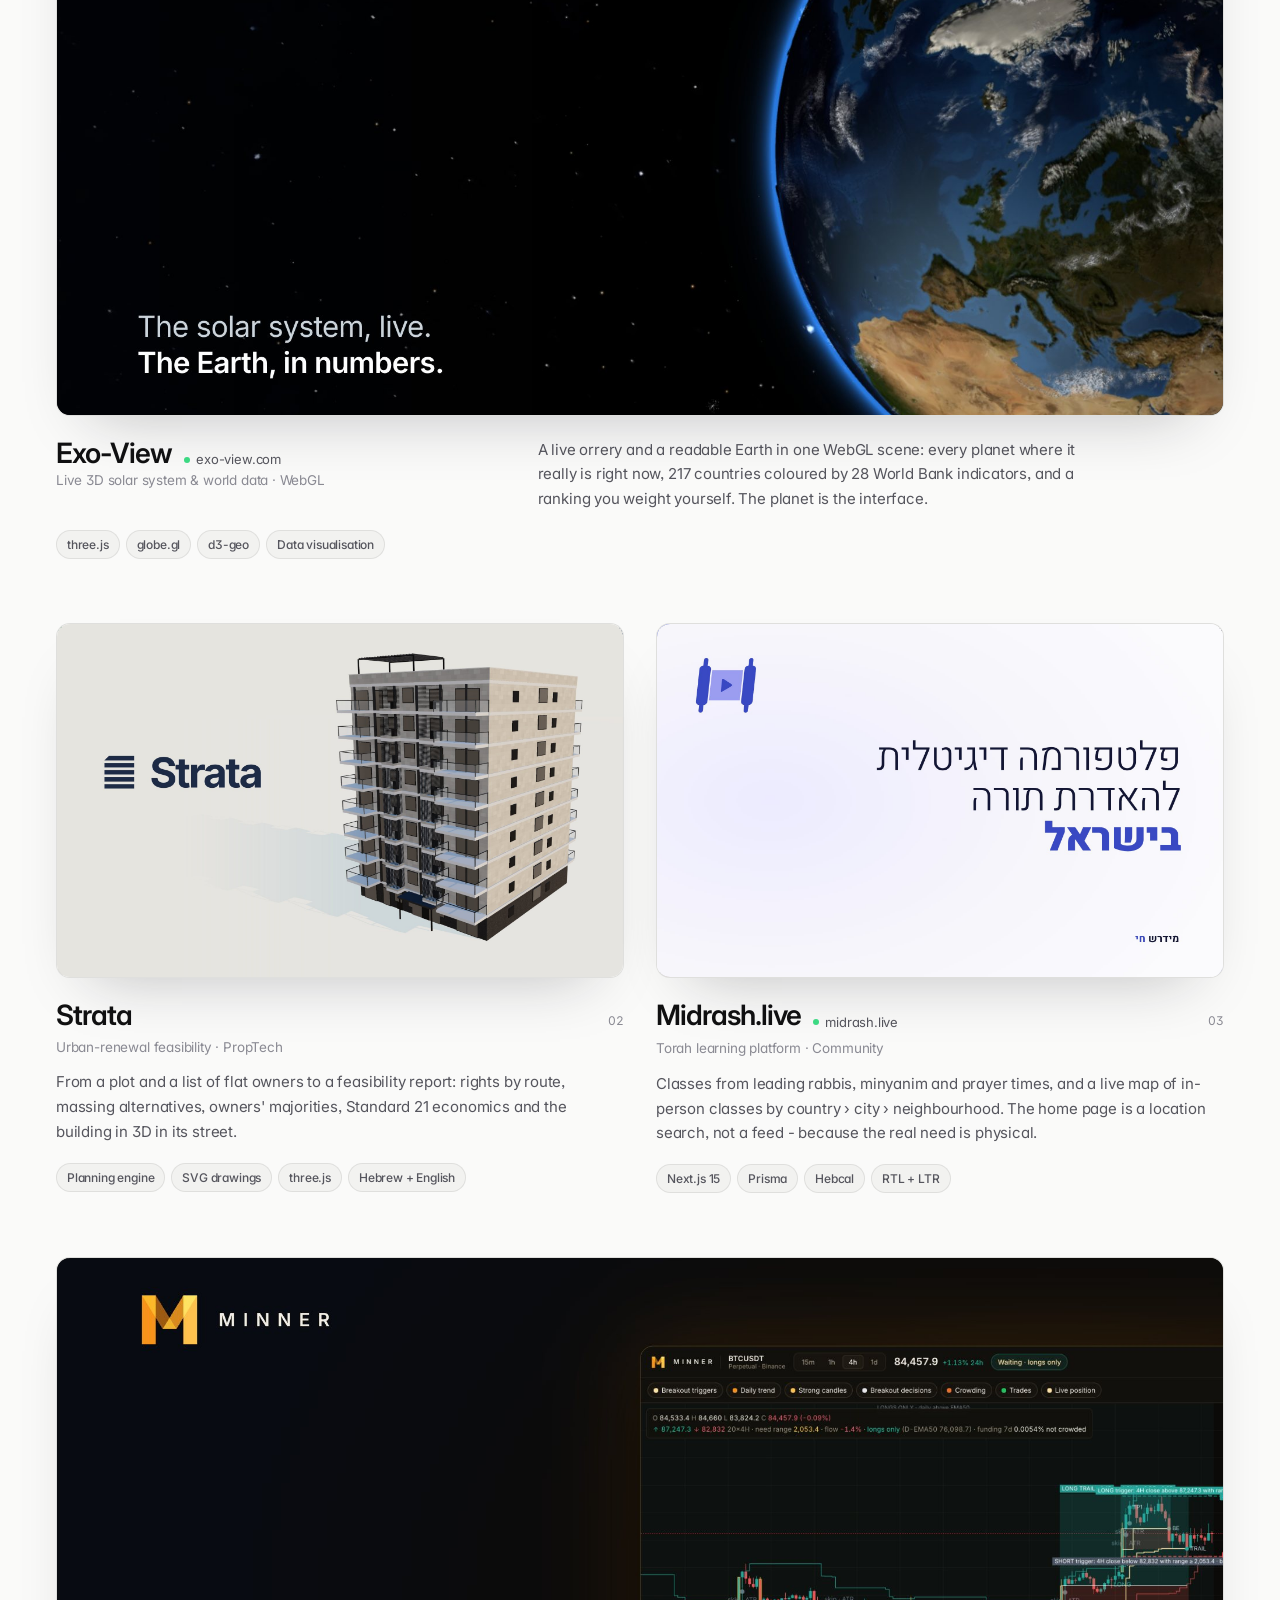
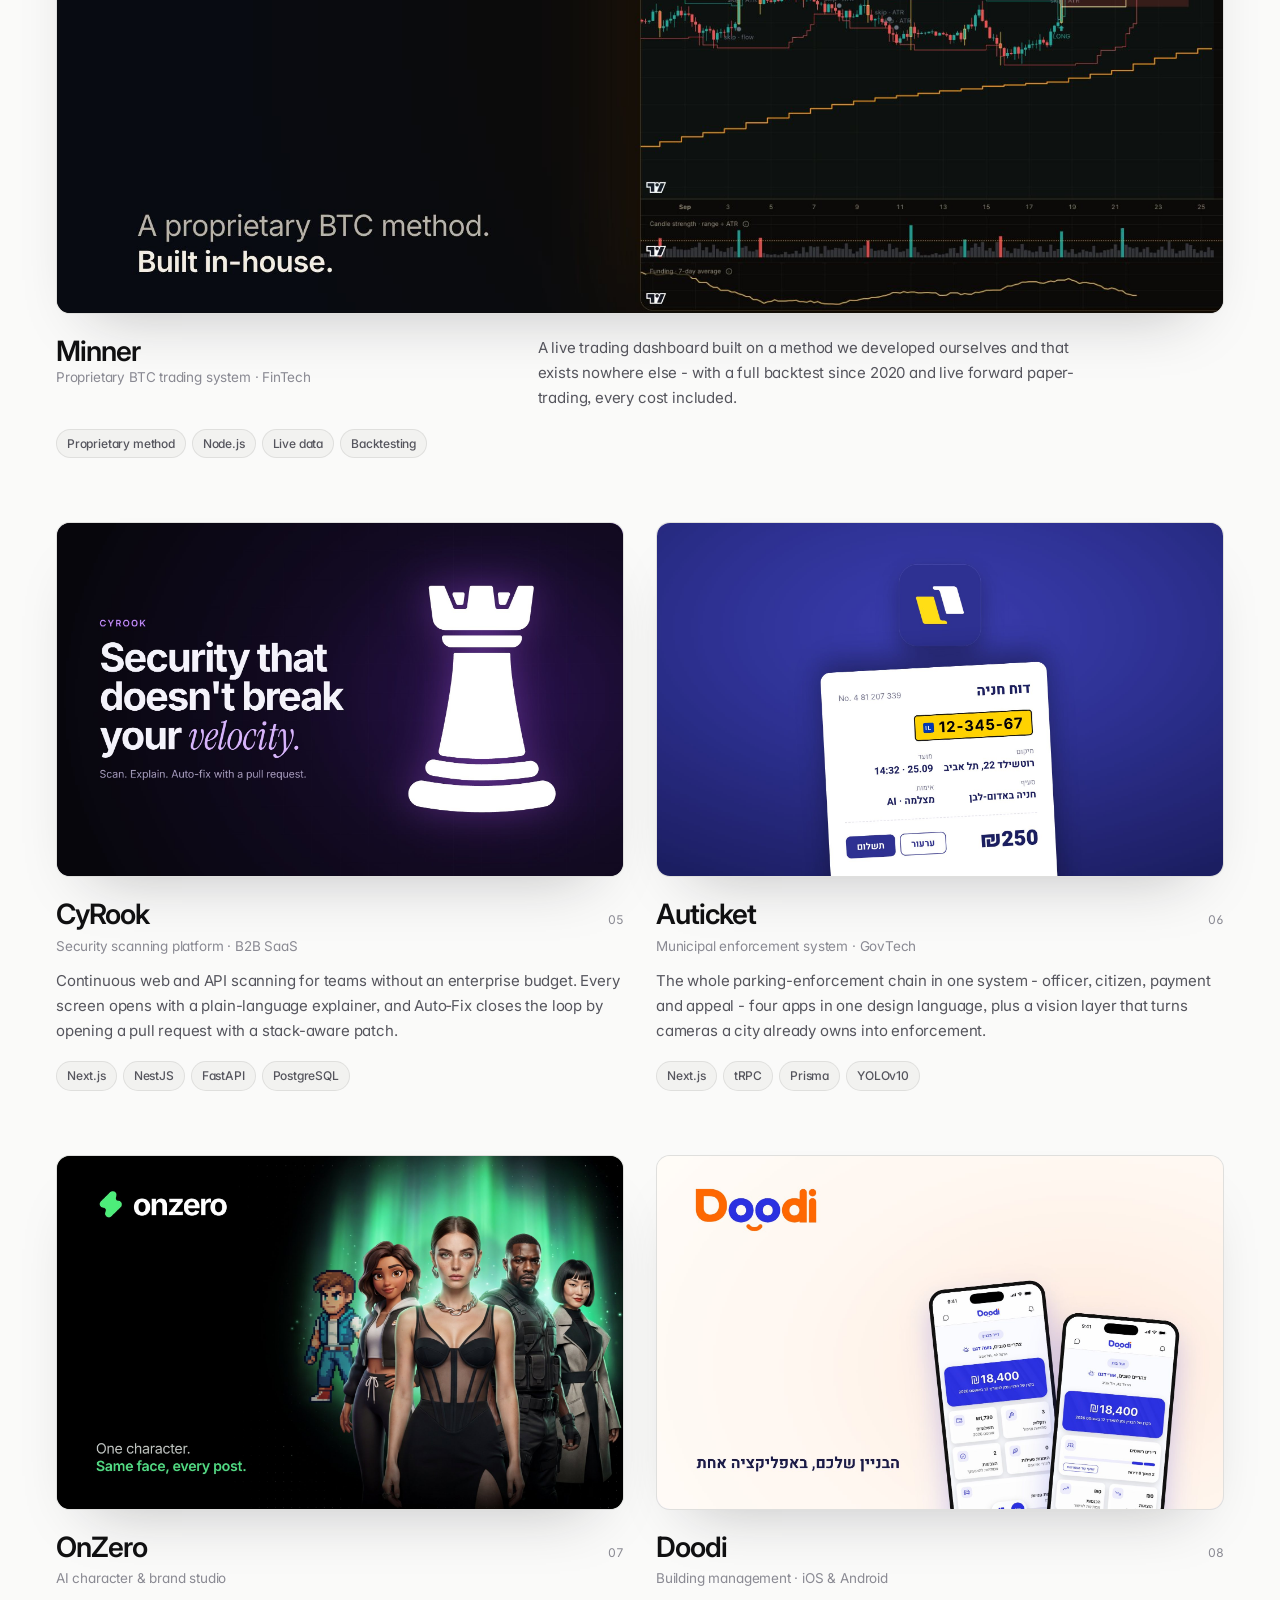
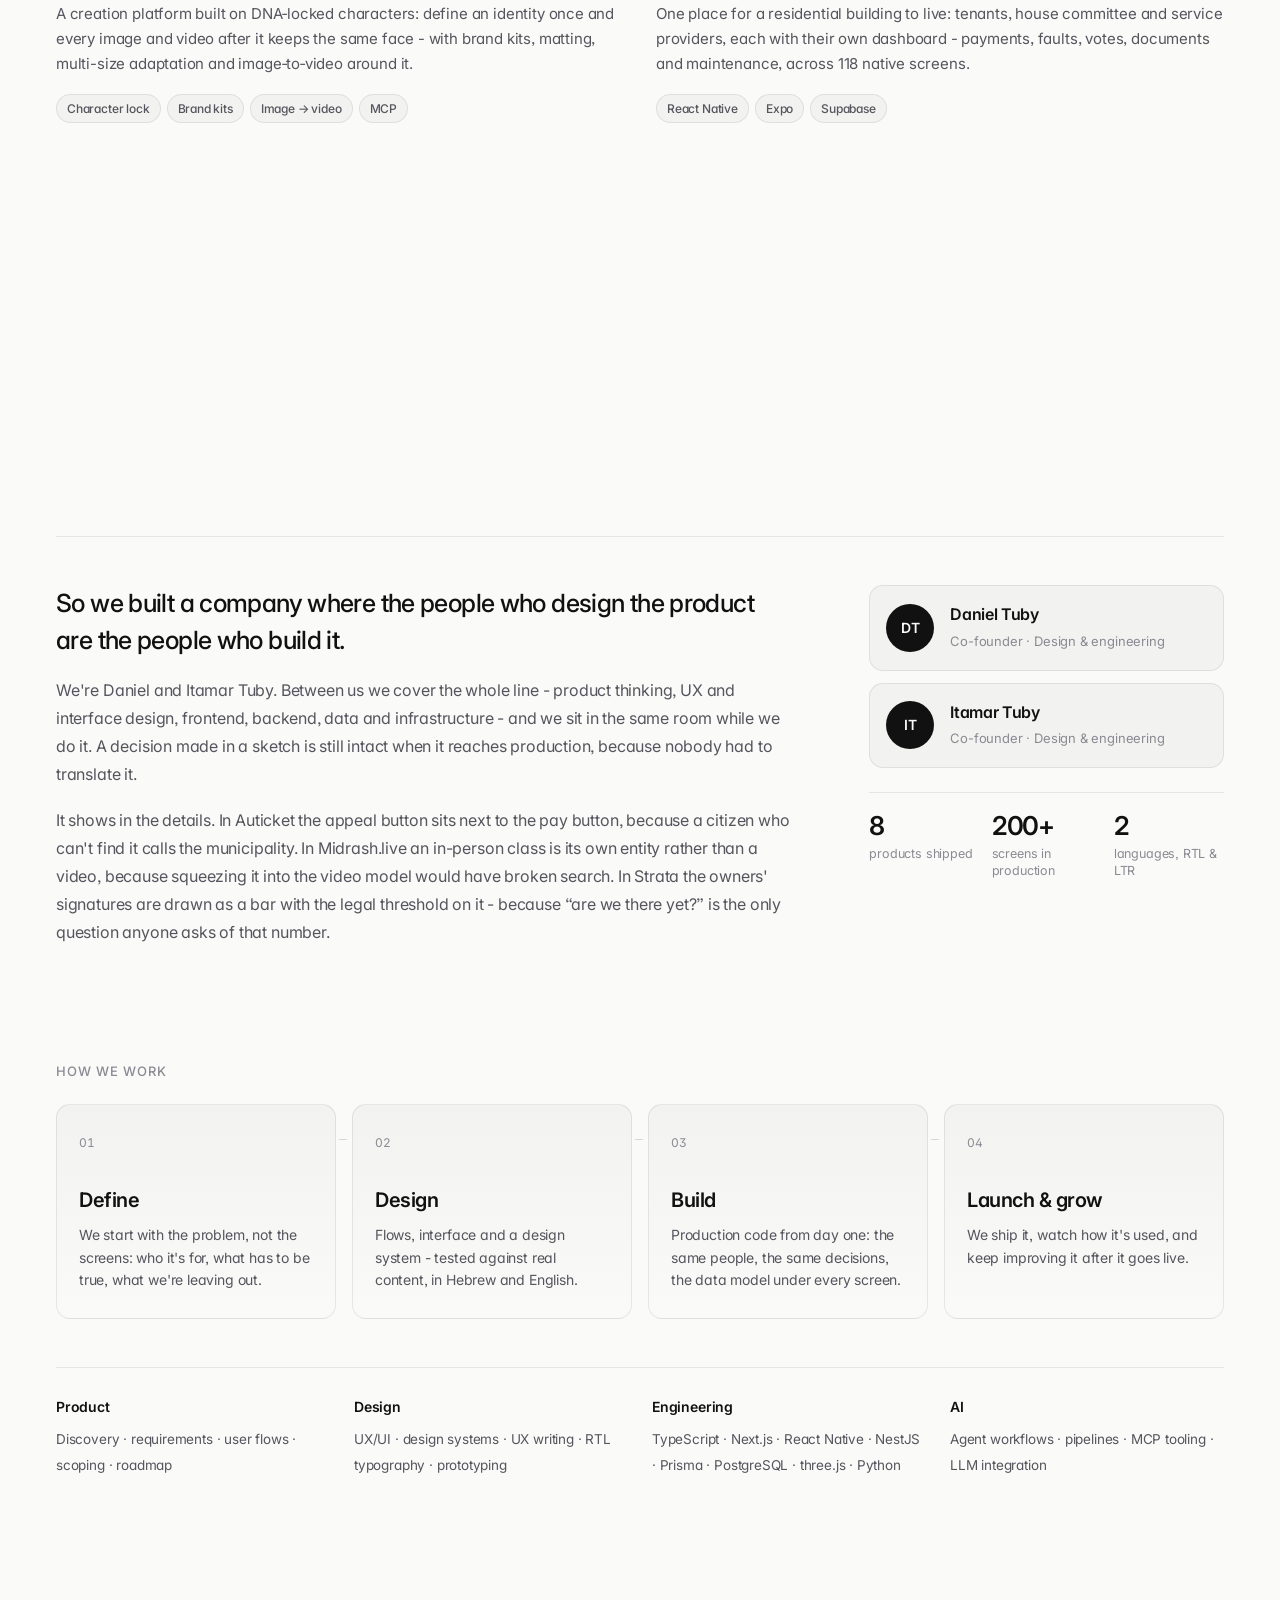
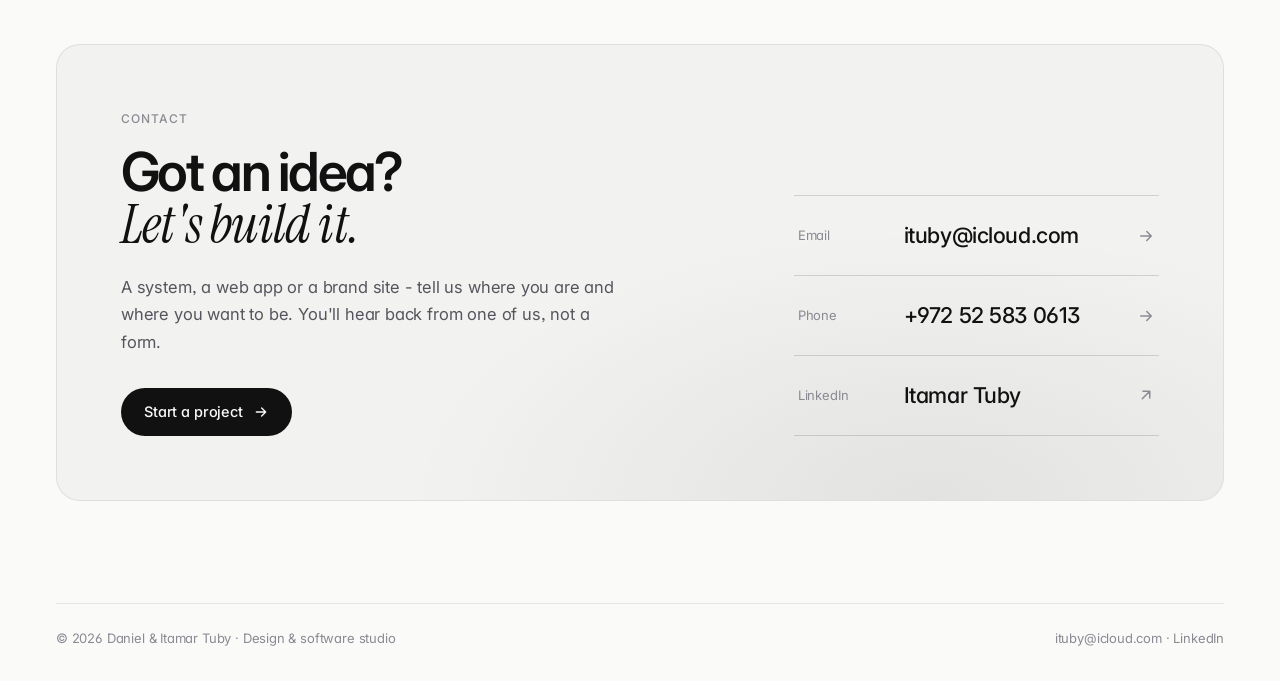
==== commit 674bbe0a: "Hero: "design it," colours wander freely and melt between palette pairs; full g descender on mobile " ====
--- a/index.html
+++ b/index.html
@@ -19,7 +19,7 @@
 <link rel="preconnect" href="https://fonts.googleapis.com">
 <link rel="preconnect" href="https://fonts.gstatic.com" crossorigin>
 <link href="https://fonts.googleapis.com/css2?family=Inter:wght@400;500;600;700&family=Instrument+Serif:ital@0;1&display=swap" rel="stylesheet">
-<link rel="stylesheet" href="style.css?v=1790339685">
+<link rel="stylesheet" href="style.css?v=1790340133">
 </head>
 <body>
 
@@ -288,6 +288,6 @@
   </footer>
 </section>
 
-<script src="script.js?v=1790339685"></script>
+<script src="script.js?v=1790340133"></script>
 </body>
 </html>
--- a/style.css
+++ b/style.css
@@ -151,8 +151,29 @@
   font-size: clamp(44px, 7vw, 96px);
   line-height: .98; font-weight: 600; letter-spacing: -.048em;
 }
-.hero__title .lt { color: var(--fg-3); }
-.hero__title .line { display: block; overflow: hidden; padding-bottom: .12em; margin-bottom: -.12em; }
+/* "design it," - a liquid, two-tone gradient: soft blobs that drift and merge inside the letters */
+@property --lx1 { syntax: "<percentage>"; inherits: false; initial-value: 12%; }
+@property --ly1 { syntax: "<percentage>"; inherits: false; initial-value: 30%; }
+@property --lx2 { syntax: "<percentage>"; inherits: false; initial-value: 55%; }
+@property --ly2 { syntax: "<percentage>"; inherits: false; initial-value: 80%; }
+@property --lx3 { syntax: "<percentage>"; inherits: false; initial-value: 92%; }
+@property --ly3 { syntax: "<percentage>"; inherits: false; initial-value: 20%; }
+
+.hero__title .line__i.lt {
+  --pa: #7B5CFF; --pb: #2ED3F2; --liq-a: var(--pa); --liq-b: var(--pb); --liq-hi: color-mix(in oklab, var(--pa) 45%, white);
+  color: transparent;
+  background:
+    radial-gradient(30% 95% at var(--lx1) var(--ly1), var(--liq-hi) 0%, transparent 70%),
+    radial-gradient(36% 120% at var(--lx2) var(--ly2), var(--liq-b) 0%, transparent 75%),
+    radial-gradient(30% 110% at var(--lx3) var(--ly3), var(--liq-b) 0%, transparent 72%),
+    var(--liq-a);
+  -webkit-background-clip: text; background-clip: text;
+  animation: riseIn 1s var(--ease-out) .07s forwards;
+  padding: .02em .06em .22em 0; margin: -.02em -.06em -.22em 0;
+  display: inline-block;
+}
+[data-theme="light"] .hero__title .line__i.lt { --liq-a: color-mix(in oklab, var(--pa) 82%, black); --liq-b: color-mix(in oklab, var(--pb) 80%, black); --liq-hi: color-mix(in oklab, var(--pa) 70%, white); }
+.hero__title .line { display: block; overflow: hidden; padding-bottom: .24em; margin-bottom: -.24em; }
 .hero__title .line__i { display: block; white-space: nowrap; transform: translateY(110%); animation: riseIn 1s var(--ease-out) forwards; }
 .hero__title .line:nth-child(2) .line__i { animation-delay: .07s; }
 .hero__title .line:nth-child(3) .line__i { animation-delay: .14s; }
@@ -375,6 +396,7 @@
   html { scroll-behavior: auto; }
   *, *::before, *::after { animation-duration: .001ms !important; animation-iteration-count: 1 !important; transition-duration: .001ms !important; }
   .hero__title .line__i { transform: none; }
+  .hero__title .line__i.lt { animation: none; transform: none; }
   .reveal { opacity: 1; transform: none; }
 }
 
